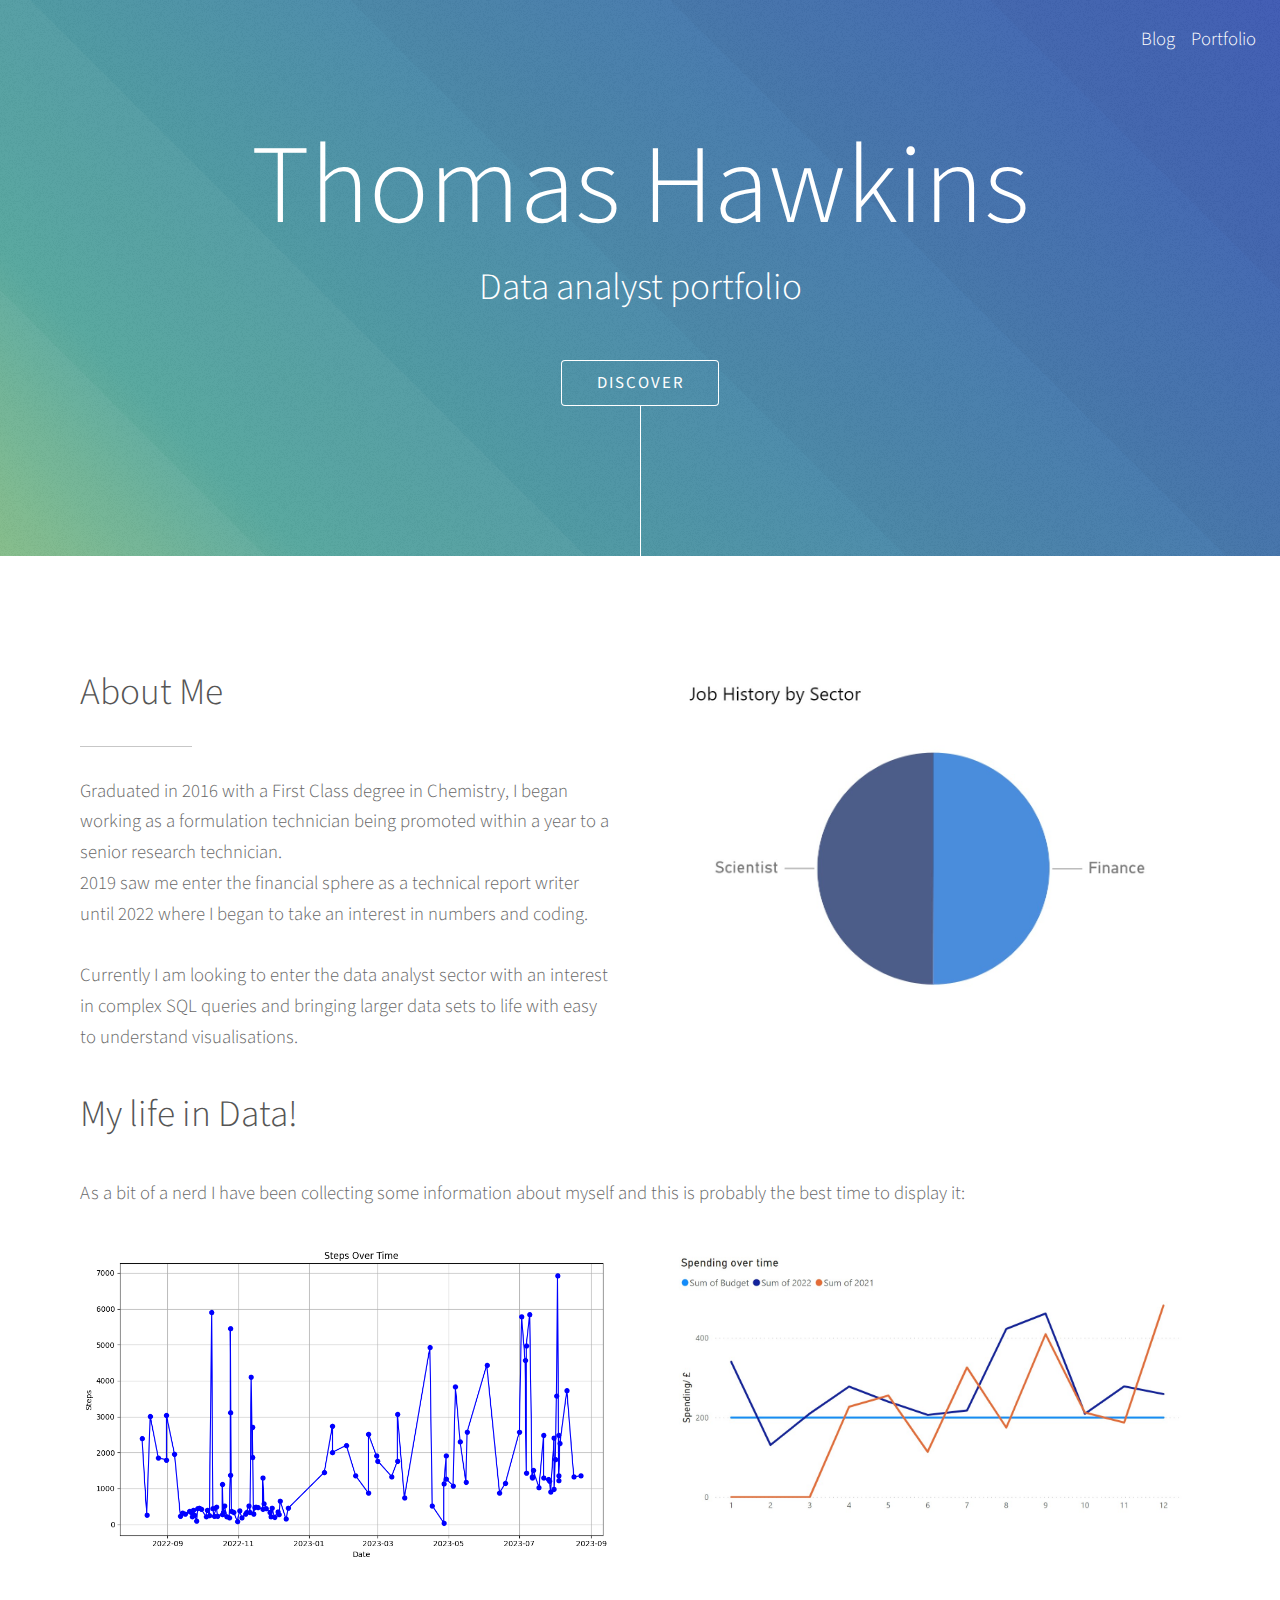
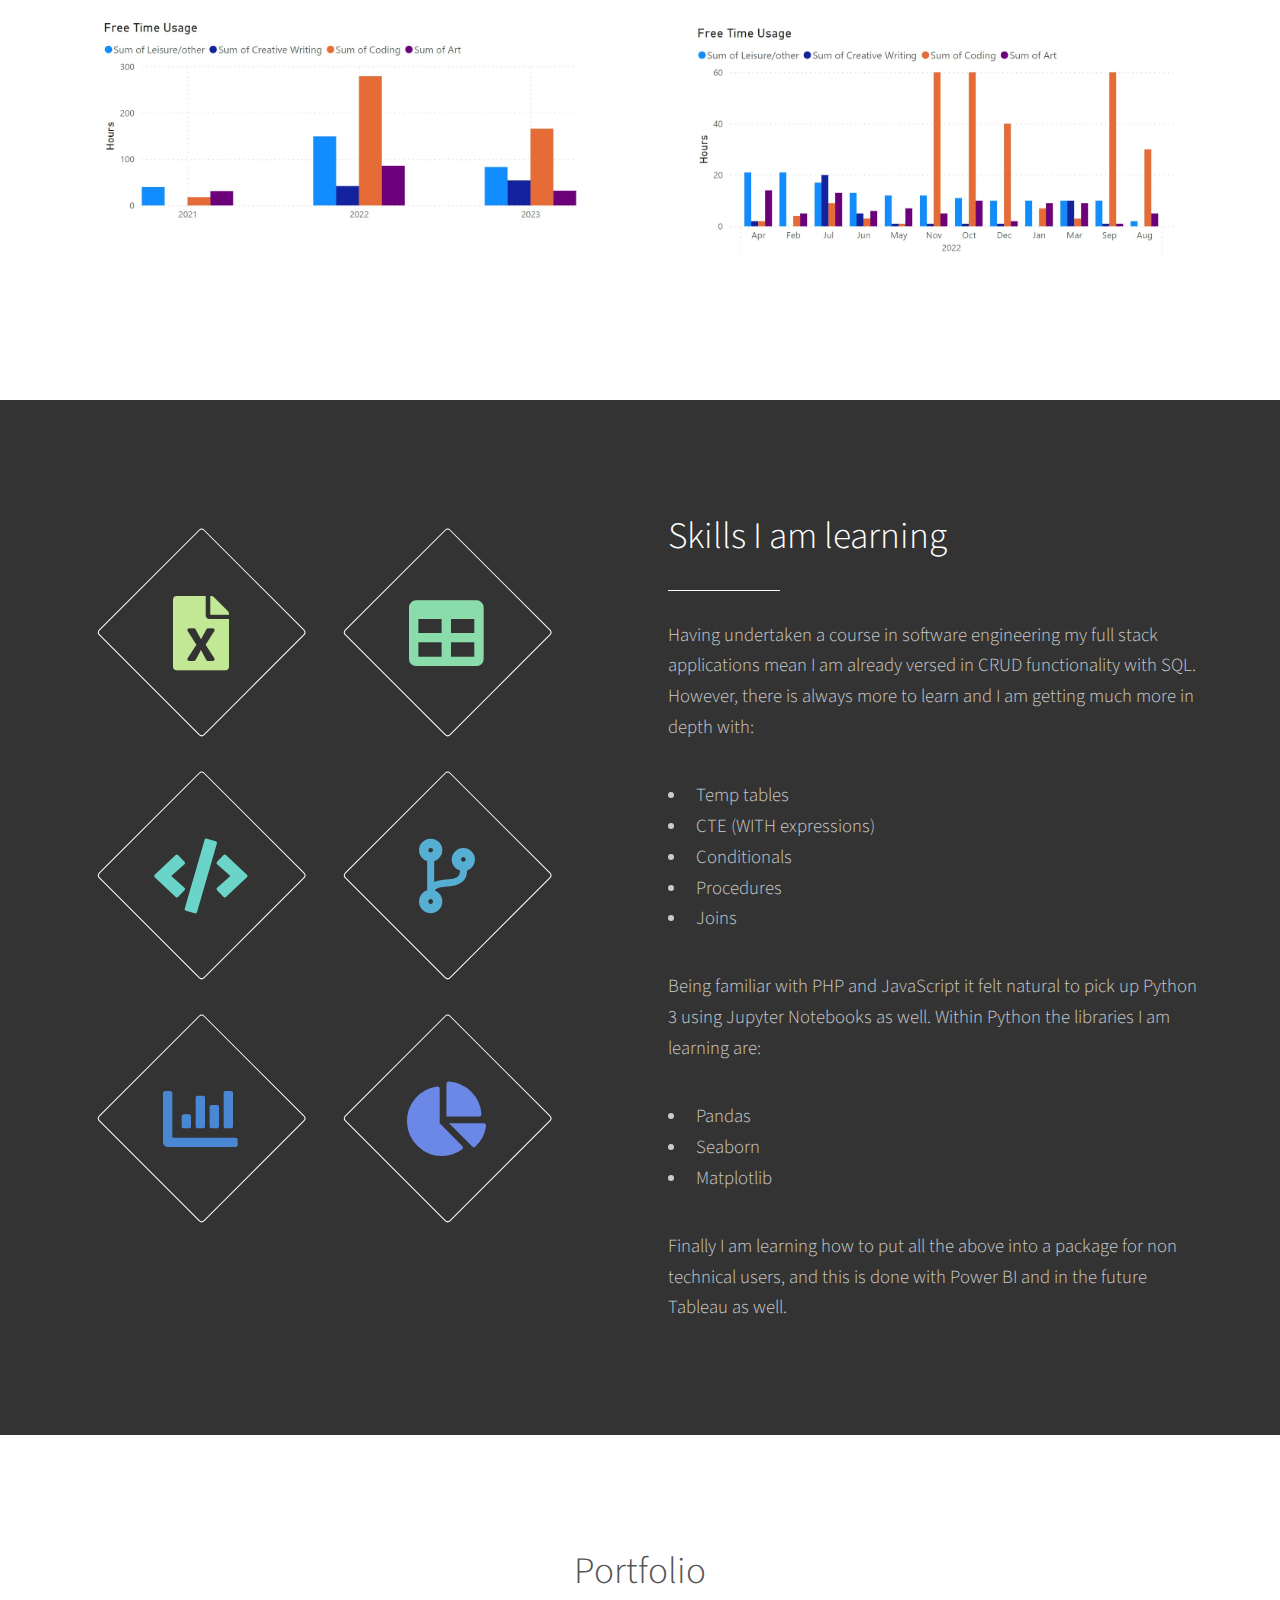
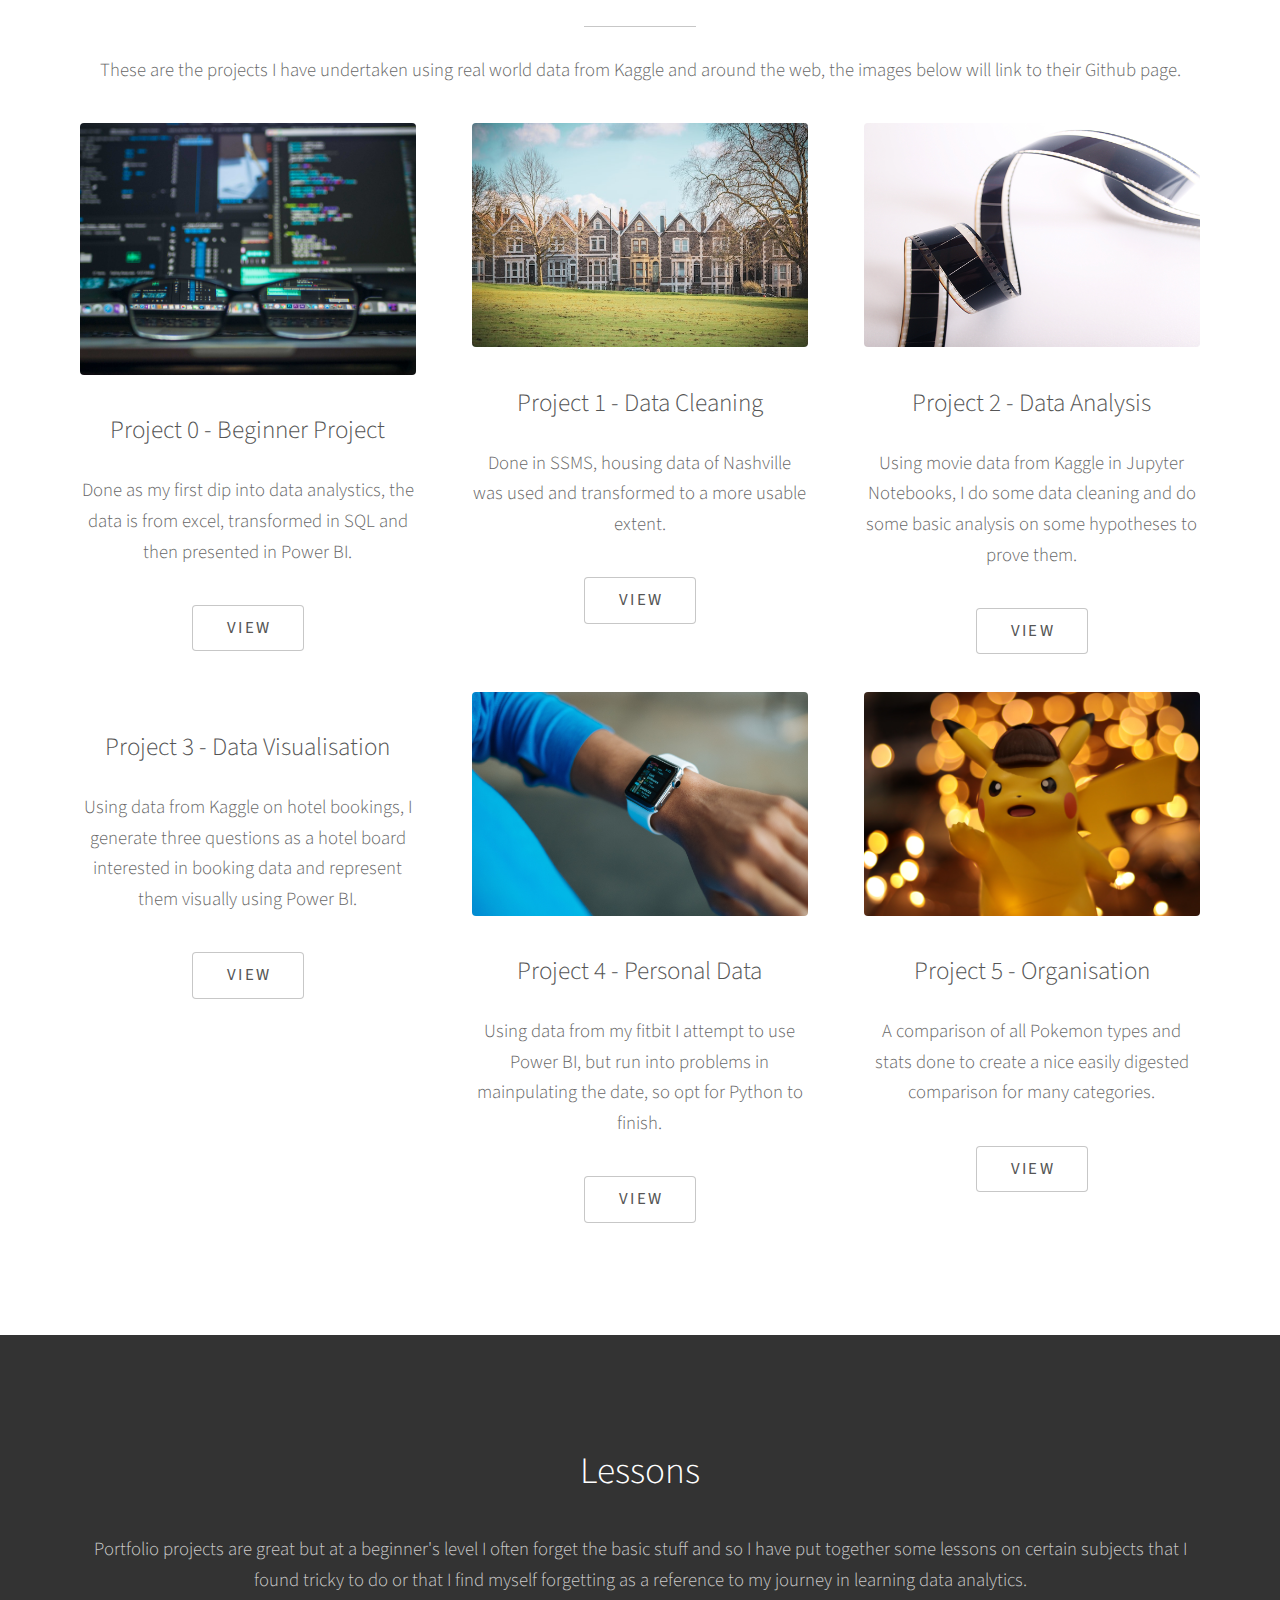
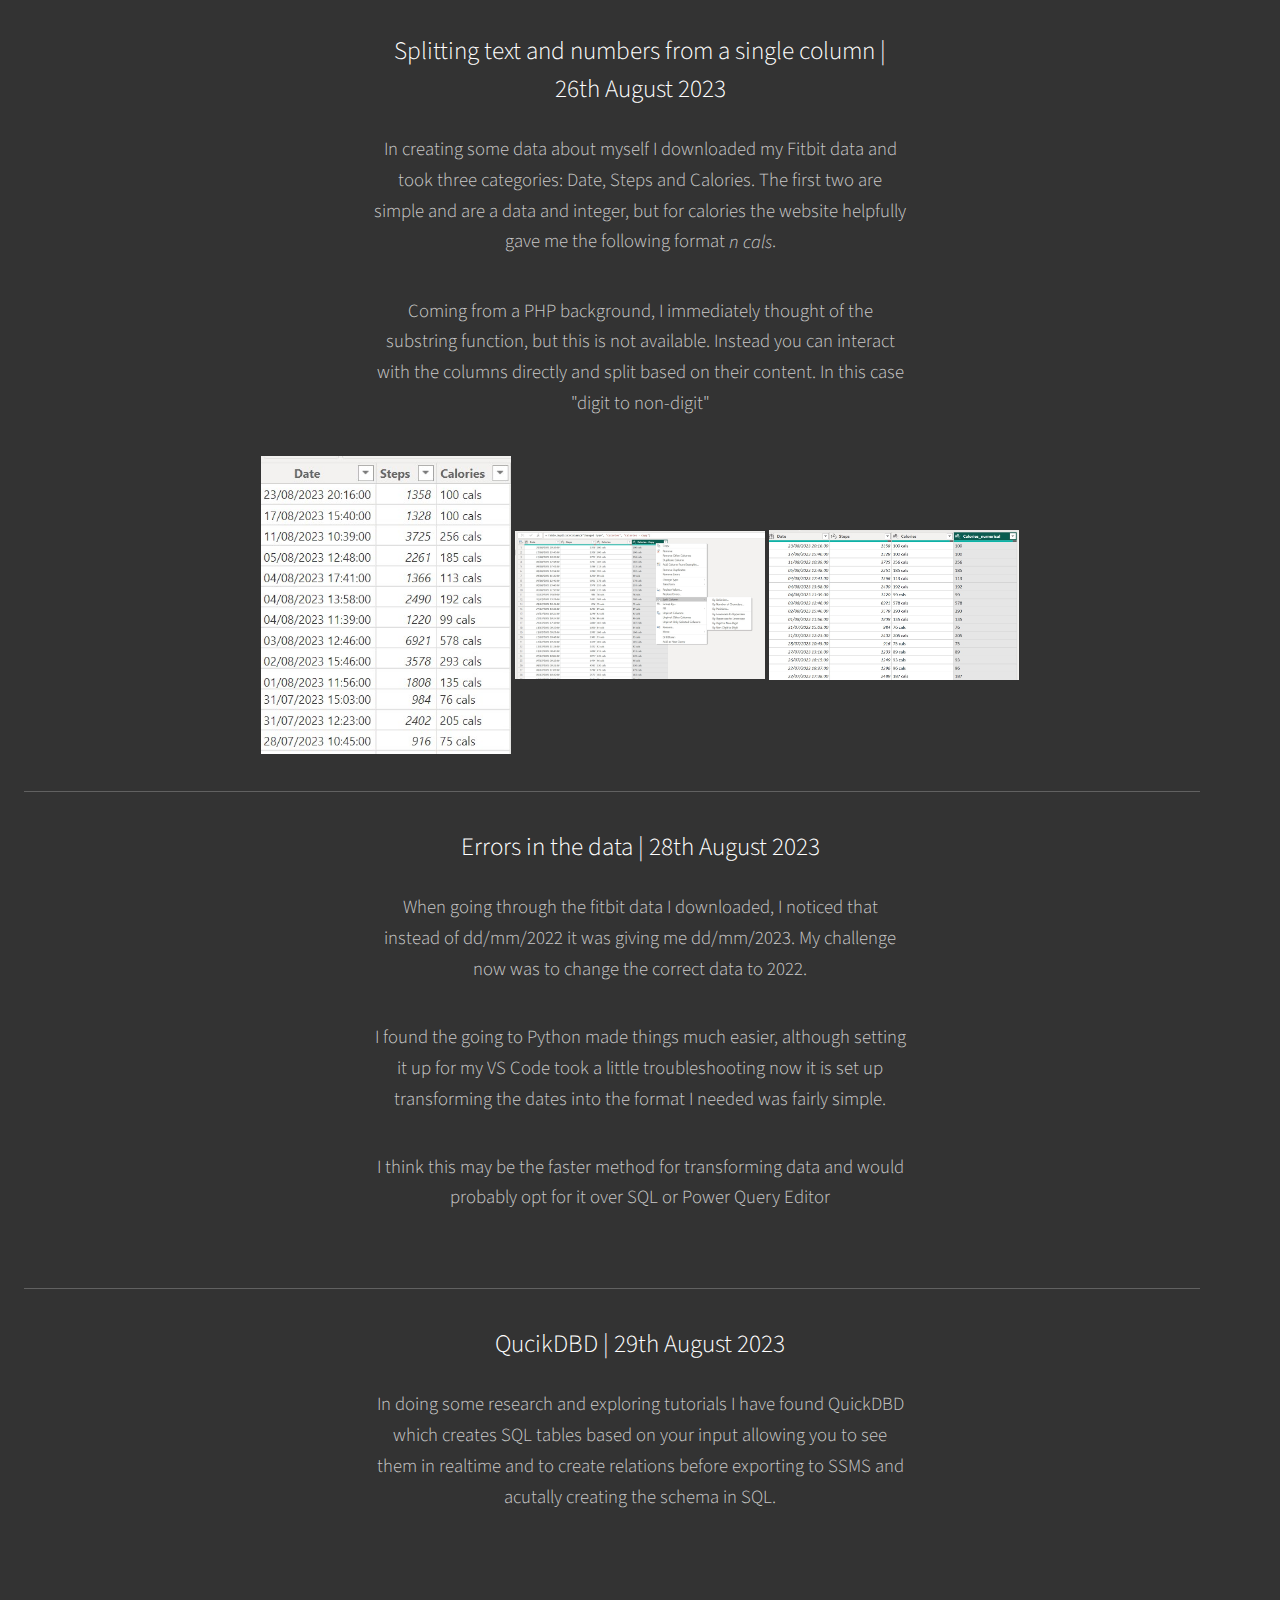
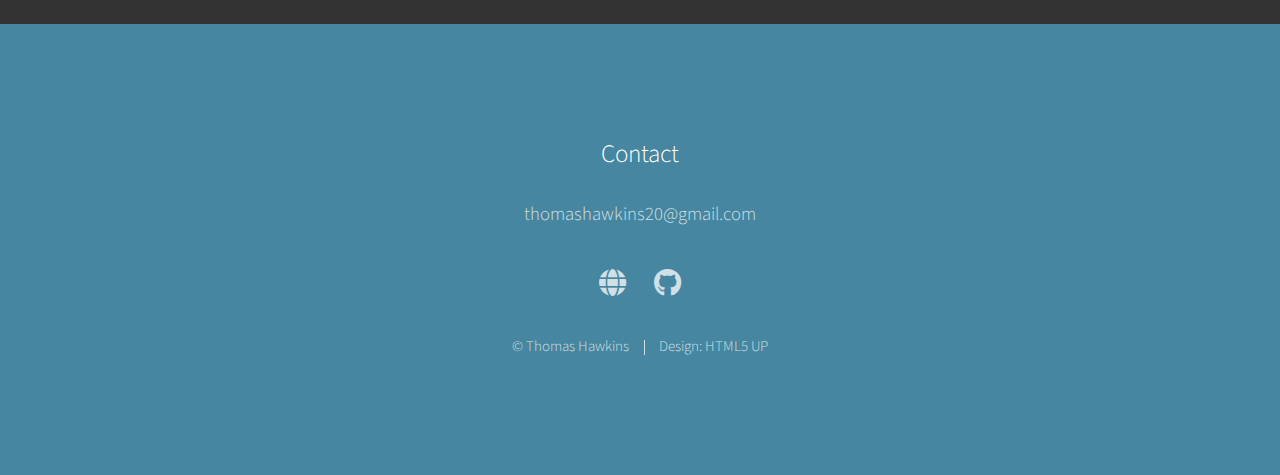
==== index.html @ c0f291da "Update index.html" ====
<!DOCTYPE HTML>
<!--
	Photon by HTML5 UP
	html5up.net | @ajlkn
	Free for personal and commercial use under the CCA 3.0 license (html5up.net/license)
-->
<html>
	<head>
		<title>Thomas Hawkins | Data Analyst</title>
		<meta charset="utf-8" />
		<meta name="viewport" content="width=device-width, initial-scale=1, user-scalable=no" />
		<link rel="stylesheet" href="assets/css/gallery.css">
		<link rel="stylesheet" href="assets/css/main.css" />
		<noscript><link rel="stylesheet" href="assets/css/noscript.css" /></noscript>
	</head>
	<body class="is-preload">
		<!-- Header -->
		<div class="page_switcher">
			<a href="https://hawkinst1.github.io/thomasHawkinsDataAnalyst.github.io/blog/blogPage" class="blog">Blog</a>
			<a href="#one" class="portfolio">Portfolio</a>
		  </div>
			<section id="header">
				<div class="inner">				
					<h1>
						Thomas Hawkins
					</h1>	
					<h2>
						Data analyst portfolio
					</h2>				
					<ul class="actions special">
						<li><a href="#one" class="button scrolly">Discover</a></li>
					</ul>
				</div>
			</section>

		<!-- One -->
			<section id="one" class="main style1">
				<div class="container">
					<div class="row gtr-150">
						<div class="col-6 col-12-medium">
							<header class="major">
								<h2>About Me</h2>
							</header>
							<p>
								Graduated in 2016 with a First Class degree in Chemistry, I began working as a formulation technician being promoted within a year to a senior research technician. <br>
								2019 saw me enter the financial sphere as a technical report writer until 2022 where I began to take an interest in numbers and coding. <br><br>
								Currently I am looking to enter the data analyst sector with an interest in complex SQL queries and bringing larger data sets to life with easy to understand visualisations.
							</p>
						</div>
						<div class="col-6 col-12-medium imp-medium">
							<span class="image fit"><img src="images/aboutmeImg.jpg" alt="" /></span>
						</div>
					</div>
						<div class="major">
						<h2>My life in Data!</h2>
						<p>As a bit of a nerd I have been collecting some information about myself and this is probably the best time to display it:</p>
					</div>
					<div class="row gtr-150">
						<div class="col-6 col-12-medium">
							<span class="image fit"><img src="images/personalData/personalData (1).jpg" alt="" /></span>
						</div>
						<div class="col-6 col-12-medium">
							<span class="image fit"><img src="images/personalData/personalData (4).jpg" alt="" /></span>
						</div>
						<div class="col-6 col-12-medium">
							<span class="image fit"><img src="images/personalData/personalData (2).jpg" alt="" /></span>
						</div>
						<div class="col-6 col-12-medium">
							<span class="image fit"><img src="images/personalData/personalData (3).jpg" alt="" /></span>
						</div>
					</div>
				</div>
			</section>

		<!-- Two -->
			<section id="two" class="main style2">
				<div class="container">
					<div class="row gtr-150">
						<div class="col-6 col-12-medium">
							<ul class="major-icons">
								<li><span class="icon solid style1 major fa-file-excel"></span></li>
								<li><span class="icon solid style2 major fa-table"></span></li>
								<li><span class="icon solid style3 major fa-code"></span></li>
								<li><span class="icon solid style4 major fa-code-branch"></span></li>
								<li><span class="icon solid style5 major fa-chart-bar"></span></li>
								<li><span class="icon solid style6 major fa-chart-pie"></span></li>
							</ul>
						</div>
						<div class="col-6 col-12-medium">
							<header class="major">
								<h2>Skills I am learning</h2>
							</header>
							<p>Having undertaken a course in software engineering my full stack applications mean I am already versed in CRUD functionality with SQL. However, there is always more to learn and I am getting much more in depth with: 
								<ul>
									<li>Temp tables</li>
									<li>CTE (WITH expressions)</li>
									<li>Conditionals</li>
									<li>Procedures</li>
									<li>Joins</li>
								</ul> 
							</p>
							<p>Being familiar with PHP and JavaScript it felt natural to pick up Python 3 using Jupyter Notebooks as well. Within Python the libraries I am learning are: 
								<ul>
									<li>Pandas</li>
									<li>Seaborn</li>
									<li>Matplotlib</li>
								</ul>
							</p>
							<p>Finally I am learning how to put all the above into a package for non technical users, and this is done with Power BI and in the future Tableau as well.</p>
						</div>
					</div>
				</div>
			</section>

		<!-- Three -->
			<section id="three" class="main style1 special">
				<div class="container">
					<header class="major">
						<h2>Portfolio</h2>
					</header>
					<p>These are the projects I have undertaken using real world data from Kaggle and around the web, the images below will link to their Github page.</p>
					<div class="row gtr-150">
						<div class="col-4 col-12-medium">
							<span class="image fit"><img src="images/project0.jpg" alt="" /></span>
							<h3>Project 0 - Beginner Project</h3>
							<p>Done as my first dip into data analystics, the data is from excel, transformed in SQL and then presented in Power BI.</p>
							<ul class="actions special">
								<li><a href="https://github.com/hawkinst1/Data_Analyst_Portfolio_0" target="_blank" class="button">View</a></li>
							</ul>
						</div>
						<div class="col-4 col-12-medium">
							<span class="image fit"><img src="images/project1.jpg" alt="" /></span>
							<h3>Project 1 - Data Cleaning</h3>
							<p>Done in SSMS, housing data of Nashville was used and transformed to a more usable extent.</p>
							<ul class="actions special">
								<li><a href="https://github.com/hawkinst1/Data_Analyst_Portfolio_1" target="_blank" class="button">View</a></li>
							</ul>
						</div>
						<div class="col-4 col-12-medium">
							<span class="image fit"><img src="images/project2.jpg" alt="" /></span>
							<h3>Project 2 - Data Analysis</h3>
							<p>Using movie data from Kaggle in Jupyter Notebooks, I do some data cleaning and do some basic analysis on some hypotheses to prove them.</p>
							<ul class="actions special">
								<li><a href="https://github.com/hawkinst1/Data_Analyst_Portfolio_2" target="_blank" class="button">View</a></li>
							</ul>
						</div>
						<div class="col-4 col-12-medium">
							<span class="image fit"><img src="images/project3.jpg" alt="" /></span>
							<h3>Project 3 - Data Visualisation</h3>
							<p>Using data from Kaggle on hotel bookings, I generate three questions as a hotel board interested in booking data and represent them visually using Power BI.</p>
							<ul class="actions special">
								<li><a href="https://github.com/hawkinst1/Data_Analyst_Portfolio_3" target="_blank" class="button">View</a></li>
							</ul>
						</div>
						<div class="col-4 col-12-medium">
							<span class="image fit"><img src="images/project4.jpg" alt="" /></span>
							<h3>Project 4 - Personal Data</h3>
							<p>Using data from my fitbit I attempt to use Power BI, but run into problems in mainpulating the date, so opt for Python to finish.</p>
							<ul class="actions special">
								<li><a href="https://github.com/hawkinst1/Data_Analyst_Portfolio_4" target="_blank" class="button">View</a></li>
							</ul>
						</div>
						<div class="col-4 col-12-medium">
							<span class="image fit"><img src="images/project5.jpg" alt="" /></span>
							<h3>Project 5 - Organisation</h3>
							<p>A comparison of all Pokemon types and stats done to create a nice easily digested comparison for many categories.</p>
							<ul class="actions special">
								<li><a href="https://github.com/hawkinst1/Data_Analyst_Portfolio_5" target="_blank" class="button">View</a></li>
							</ul>
						</div>
					</div>
				</div>
			</section>
		<!-- Four -->	
				<section id="four" class="main style2 special">
				<div class="container">
					<head class="major">
						<h2>Lessons</h2>
						<p>Portfolio projects are great but at a beginner's level I often forget the basic stuff and so I have put together some lessons on certain subjects that I found tricky to do 
							or that I find myself forgetting as a reference to my journey in learning data analytics.
						</p>
						<div class="row gtr-150">
							<div class="col-12 col-12-medium" style="width: 50%; margin: auto">
								<h3>Splitting text and numbers from a single column | 26th August 2023</h3>
								<p>In creating some data about myself I downloaded my Fitbit data and took three categories: Date, Steps and Calories. The first two are simple and are a data and integer, but for calories the website 
									helpfully gave me the following format <i>n cals</i>.
								</p>
								<p>Coming from a PHP background, I immediately thought of the substring function, but this is not available. Instead you can interact with the columns directly and split based on their content. In this case "digit to non-digit"</p>
							</div>
							<div class="col-12 col-12-medium">												  
								  <img src="images/lesson1/lesson1.jpg" alt="" width="250px" >
								  <img src="images/lesson1/lesson2.jpg" alt="" width="250px" class="lesson_image_too_small">
								  <img src="images/lesson1/lesson3.jpg" alt="" width="250px" class="lesson_image_too_small">
							</div>
						<hr class="col-12">
						<div class="row gtr-150">
							<div class="col-12 col-12-medium" style="width: 50%; margin: auto">
								<h3>Errors in the data | 28th August 2023</h3>
								<p>When going through the fitbit data I downloaded, I noticed that instead of dd/mm/2022 it was giving me dd/mm/2023. My challenge now was to change the correct data to 2022.
								</p>
								<p>
									I found the going to Python made things much easier, although setting it up for my VS Code took a little troubleshooting now it is set up transforming the dates into the format I needed was fairly simple.
								</p>
								<p>
									I think this may be the faster method for transforming data and would probably opt for it over SQL or Power Query Editor 
								</p>								
							</div>						
						<hr class="col-12">
						<div class="row gtr-150">
							<div class="col-12 col-12-medium" style="width: 50%; margin: auto">
								<h3>QucikDBD | 29th August 2023</h3>
								<p>In doing some research and exploring tutorials I have found QuickDBD which creates SQL tables based on your input allowing you to see them in realtime and to create relations before exporting to SSMS and acutally creating the schema in SQL.
								</p>															
							</div>
					</head>
				</div>
			</section>
		<!-- Five -->
		<!--
			<section id="five" class="main style1">
				<div class="container">
					<header class="major special">
						<h2>Elements</h2>
					</header>

					<section>
						<h4>Text</h4>
						<p>This is <b>bold</b> and this is <strong>strong</strong>. This is <i>italic</i> and this is <em>emphasized</em>.
						This is <sup>superscript</sup> text and this is <sub>subscript</sub> text.
						This is <u>underlined</u> and this is code: <code>for (;;) { ... }</code>. Finally, <a href="#">this is a link</a>.</p>
						<hr />
						<header>
							<h4>Heading with a Subtitle</h4>
							<p>Lorem ipsum dolor sit amet nullam id egestas urna aliquam</p>
						</header>
						<p>Nunc lacinia ante nunc ac lobortis. Interdum adipiscing gravida odio porttitor sem non mi integer non faucibus ornare mi ut ante amet placerat aliquet. Volutpat eu sed ante lacinia sapien lorem accumsan varius montes viverra nibh in adipiscing blandit tempus accumsan.</p>
						<header>
							<h5>Heading with a Subtitle</h5>
							<p>Lorem ipsum dolor sit amet nullam id egestas urna aliquam</p>
						</header>
						<p>Nunc lacinia ante nunc ac lobortis. Interdum adipiscing gravida odio porttitor sem non mi integer non faucibus ornare mi ut ante amet placerat aliquet. Volutpat eu sed ante lacinia sapien lorem accumsan varius montes viverra nibh in adipiscing blandit tempus accumsan.</p>
						<hr />
						<h2>Heading Level 2</h2>
						<h3>Heading Level 3</h3>
						<h4>Heading Level 4</h4>
						<h5>Heading Level 5</h5>
						<h6>Heading Level 6</h6>
						<hr />
						<h5>Blockquote</h5>
						<blockquote>Fringilla nisl. Donec accumsan interdum nisi, quis tincidunt felis sagittis eget tempus euismod. Vestibulum ante ipsum primis in faucibus vestibulum. Blandit adipiscing eu felis iaculis volutpat ac adipiscing accumsan faucibus. Vestibulum ante ipsum primis in faucibus lorem ipsum dolor sit amet nullam adipiscing eu felis.</blockquote>
						<h5>Preformatted</h5>
						<pre><code>i = 0;

while (!deck.isInOrder()) {
print 'Iteration ' + i;
deck.shuffle();
i++;
}

print 'It took ' + i + ' iterations to sort the deck.';</code></pre>
					</section>

					<section>
						<h4>Lists</h4>
						<div class="row">
							<div class="col-6 col-12-medium">
								<h5>Unordered</h5>
								<ul>
									<li>Dolor pulvinar etiam.</li>
									<li>Sagittis adipiscing.</li>
									<li>Felis enim feugiat.</li>
								</ul>
								<h5>Alternate</h5>
								<ul class="alt">
									<li>Dolor pulvinar etiam.</li>
									<li>Sagittis adipiscing.</li>
									<li>Felis enim feugiat.</li>
								</ul>
							</div>
							<div class="col-6 col-12-medium">
								<h5>Ordered</h5>
								<ol>
									<li>Dolor pulvinar etiam.</li>
									<li>Etiam vel felis viverra.</li>
									<li>Felis enim feugiat.</li>
									<li>Dolor pulvinar etiam.</li>
									<li>Etiam vel felis lorem.</li>
									<li>Felis enim et feugiat.</li>
								</ol>
								<h5>Icons</h5>
								<ul class="icons">
									<li><a href="#" class="icon brands fa-twitter"><span class="label">Twitter</span></a></li>
									<li><a href="#" class="icon brands fa-facebook-f"><span class="label">Facebook</span></a></li>
									<li><a href="#" class="icon brands fa-instagram"><span class="label">Instagram</span></a></li>
									<li><a href="#" class="icon brands fa-github"><span class="label">Github</span></a></li>
								</ul>
							</div>
						</div>
						<h5>Actions</h5>
						<div class="row">
							<div class="col-6 col-12-medium">
								<ul class="actions">
									<li><a href="#" class="button primary">Default</a></li>
									<li><a href="#" class="button">Default</a></li>
								</ul>
								<ul class="actions small">
									<li><a href="#" class="button primary small">Small</a></li>
									<li><a href="#" class="button small">Small</a></li>
								</ul>
								<ul class="actions stacked">
									<li><a href="#" class="button primary">Default</a></li>
									<li><a href="#" class="button">Default</a></li>
								</ul>
								<ul class="actions stacked">
									<li><a href="#" class="button primary small">Small</a></li>
									<li><a href="#" class="button small">Small</a></li>
								</ul>
							</div>
							<div class="col-6 col-12-medium">
								<ul class="actions stacked">
									<li><a href="#" class="button primary fit">Default</a></li>
									<li><a href="#" class="button fit">Default</a></li>
								</ul>
								<ul class="actions stacked">
									<li><a href="#" class="button primary small fit">Small</a></li>
									<li><a href="#" class="button small fit">Small</a></li>
								</ul>
							</div>
						</div>
					</section>

					<section>
						<h4>Table</h4>
						<h5>Default</h5>
						<div class="table-wrapper">
							<table>
								<thead>
									<tr>
										<th>Name</th>
										<th>Description</th>
										<th>Price</th>
									</tr>
								</thead>
								<tbody>
									<tr>
										<td>Item One</td>
										<td>Ante turpis integer aliquet porttitor.</td>
										<td>29.99</td>
									</tr>
									<tr>
										<td>Item Two</td>
										<td>Vis ac commodo adipiscing arcu aliquet.</td>
										<td>19.99</td>
									</tr>
									<tr>
										<td>Item Three</td>
										<td> Morbi faucibus arcu accumsan lorem.</td>
										<td>29.99</td>
									</tr>
									<tr>
										<td>Item Four</td>
										<td>Vitae integer tempus condimentum.</td>
										<td>19.99</td>
									</tr>
									<tr>
										<td>Item Five</td>
										<td>Ante turpis integer aliquet porttitor.</td>
										<td>29.99</td>
									</tr>
								</tbody>
								<tfoot>
									<tr>
										<td colspan="2"></td>
										<td>100.00</td>
									</tr>
								</tfoot>
							</table>
						</div>

						<h5>Alternate</h5>
						<div class="table-wrapper">
							<table class="alt">
								<thead>
									<tr>
										<th>Name</th>
										<th>Description</th>
										<th>Price</th>
									</tr>
								</thead>
								<tbody>
									<tr>
										<td>Item One</td>
										<td>Ante turpis integer aliquet porttitor.</td>
										<td>29.99</td>
									</tr>
									<tr>
										<td>Item Two</td>
										<td>Vis ac commodo adipiscing arcu aliquet.</td>
										<td>19.99</td>
									</tr>
									<tr>
										<td>Item Three</td>
										<td> Morbi faucibus arcu accumsan lorem.</td>
										<td>29.99</td>
									</tr>
									<tr>
										<td>Item Four</td>
										<td>Vitae integer tempus condimentum.</td>
										<td>19.99</td>
									</tr>
									<tr>
										<td>Item Five</td>
										<td>Ante turpis integer aliquet porttitor.</td>
										<td>29.99</td>
									</tr>
								</tbody>
								<tfoot>
									<tr>
										<td colspan="2"></td>
										<td>100.00</td>
									</tr>
								</tfoot>
							</table>
						</div>
					</section>

					<section>
						<h4>Buttons</h4>
						<ul class="actions">
							<li><a href="#" class="button primary">Primary</a></li>
							<li><a href="#" class="button">Default</a></li>
						</ul>
						<ul class="actions">
							<li><a href="#" class="button large">Large</a></li>
							<li><a href="#" class="button">Default</a></li>
							<li><a href="#" class="button small">Small</a></li>
						</ul>
						<ul class="actions fit">
							<li><a href="#" class="button fit">Fit</a></li>
							<li><a href="#" class="button primary fit">Fit</a></li>
							<li><a href="#" class="button fit">Fit</a></li>
						</ul>
						<ul class="actions fit small">
							<li><a href="#" class="button primary fit small">Fit + Small</a></li>
							<li><a href="#" class="button fit small">Fit + Small</a></li>
							<li><a href="#" class="button primary fit small">Fit + Small</a></li>
						</ul>
						<ul class="actions">
							<li><a href="#" class="button primary icon solid fa-download">Icon</a></li>
							<li><a href="#" class="button icon solid fa-download">Icon</a></li>
						</ul>
						<ul class="actions">
							<li><span class="button primary disabled">Disabled</span></li>
							<li><span class="button disabled">Disabled</span></li>
						</ul>
					</section>

					<section>
						<h4>Form</h4>
						<form method="post" action="#">
							<div class="row gtr-uniform gtr-50">
								<div class="col-6 col-12-xsmall">
									<input type="text" name="demo-name" id="demo-name" value="" placeholder="Name" />
								</div>
								<div class="col-6 col-12-xsmall">
									<input type="email" name="demo-email" id="demo-email" value="" placeholder="Email" />
								</div>
								<div class="col-12">
									<select name="demo-category" id="demo-category">
										<option value="">- Category -</option>
										<option value="1">Manufacturing</option>
										<option value="1">Shipping</option>
										<option value="1">Administration</option>
										<option value="1">Human Resources</option>
									</select>
								</div>
								<div class="col-4 col-12-small">
									<input type="radio" id="demo-priority-low" name="demo-priority" checked>
									<label for="demo-priority-low">Low</label>
								</div>
								<div class="col-4 col-12-small">
									<input type="radio" id="demo-priority-normal" name="demo-priority">
									<label for="demo-priority-normal">Normal</label>
								</div>
								<div class="col-4 col-12-small">
									<input type="radio" id="demo-priority-high" name="demo-priority">
									<label for="demo-priority-high">High</label>
								</div>
								<div class="col-6 col-12-small">
									<input type="checkbox" id="demo-copy" name="demo-copy">
									<label for="demo-copy">Email me a copy</label>
								</div>
								<div class="col-6 col-12-small">
									<input type="checkbox" id="demo-human" name="demo-human" checked>
									<label for="demo-human">Not a robot</label>
								</div>
								<div class="col-12">
									<textarea name="demo-message" id="demo-message" placeholder="Enter your message" rows="6"></textarea>
								</div>
								<div class="col-12">
									<ul class="actions">
										<li><input type="submit" value="Send Message" class="primary" /></li>
										<li><input type="reset" value="Reset" /></li>
									</ul>
								</div>
							</div>
						</form>
					</section>

					<section>
						<h4>Image</h4>
						<h5>Fit</h5>
						<div class="box alt">
							<div class="row gtr-uniform gtr-50">
								<div class="col-12"><span class="image fit"><img src="images/pic06.jpg" alt="" /></span></div>
								<div class="col-4"><span class="image fit"><img src="images/pic02.jpg" alt="" /></span></div>
								<div class="col-4"><span class="image fit"><img src="images/pic03.jpg" alt="" /></span></div>
								<div class="col-4"><span class="image fit"><img src="images/pic04.jpg" alt="" /></span></div>
								<div class="col-4"><span class="image fit"><img src="images/pic03.jpg" alt="" /></span></div>
								<div class="col-4"><span class="image fit"><img src="images/pic04.jpg" alt="" /></span></div>
								<div class="col-4"><span class="image fit"><img src="images/pic02.jpg" alt="" /></span></div>
								<div class="col-4"><span class="image fit"><img src="images/pic04.jpg" alt="" /></span></div>
								<div class="col-4"><span class="image fit"><img src="images/pic02.jpg" alt="" /></span></div>
								<div class="col-4"><span class="image fit"><img src="images/pic03.jpg" alt="" /></span></div>
							</div>
						</div>
						<h5>Left &amp; Right</h5>
						<p><span class="image left"><img src="images/pic05.jpg" alt="" /></span>Fringilla nisl. Donec accumsan interdum nisi, quis tincidunt felis sagittis eget. tempus euismod. Vestibulum ante ipsum primis in faucibus vestibulum. Blandit adipiscing eu felis iaculis volutpat ac adipiscing accumsan eu faucibus. Integer ac pellentesque praesent tincidunt felis sagittis eget. tempus euismod. Vestibulum ante ipsum primis in faucibus vestibulum. Blandit adipiscing eu felis iaculis volutpat ac adipiscing accumsan eu faucibus. Integer ac pellentesque praesent. Donec accumsan interdum nisi, quis tincidunt felis sagittis eget. tempus euismod. Vestibulum ante ipsum primis in faucibus vestibulum. Blandit adipiscing eu felis iaculis volutpat ac adipiscing accumsan eu faucibus. Integer ac pellentesque praesent tincidunt felis sagittis eget. tempus euismod. Vestibulum ante ipsum primis in faucibus vestibulum. Blandit adipiscing eu felis iaculis volutpat ac adipiscing accumsan eu faucibus. Integer ac pellentesque praesent. Blandit adipiscing eu felis iaculis volutpat ac adipiscing accumsan eu faucibus. Integer ac pellentesque praesent tincidunt felis sagittis eget. tempus euismod. Vestibulum ante ipsum primis in faucibus vestibulum. Blandit adipiscing eu felis iaculis volutpat ac adipiscing accumsan eu faucibus. Integer ac pellentesque praesent.</p>
						<p><span class="image right"><img src="images/pic05.jpg" alt="" /></span>Fringilla nisl. Donec accumsan interdum nisi, quis tincidunt felis sagittis eget. tempus euismod. Vestibulum ante ipsum primis in faucibus vestibulum. Blandit adipiscing eu felis iaculis volutpat ac adipiscing accumsan eu faucibus. Integer ac pellentesque praesent tincidunt felis sagittis eget. tempus euismod. Vestibulum ante ipsum primis in faucibus vestibulum. Blandit adipiscing eu felis iaculis volutpat ac adipiscing accumsan eu faucibus. Integer ac pellentesque praesent. Donec accumsan interdum nisi, quis tincidunt felis sagittis eget. tempus euismod. Vestibulum ante ipsum primis in faucibus vestibulum. Blandit adipiscing eu felis iaculis volutpat ac adipiscing accumsan eu faucibus. Integer ac pellentesque praesent tincidunt felis sagittis eget. tempus euismod. Vestibulum ante ipsum primis in faucibus vestibulum. Blandit adipiscing eu felis iaculis volutpat ac adipiscing accumsan eu faucibus. Integer ac pellentesque praesent. Blandit adipiscing eu felis iaculis volutpat ac adipiscing accumsan eu faucibus. Integer ac pellentesque praesent tincidunt felis sagittis eget. tempus euismod. Vestibulum ante ipsum primis in faucibus vestibulum. Blandit adipiscing eu felis iaculis volutpat ac adipiscing accumsan eu faucibus. Integer ac pellentesque praesent.</p>
					</section>

				</div>
			</section>
		-->

		<!-- Footer -->
			<section id="footer">
				<h3>Contact</h3>
				<p>thomashawkins20@gmail.com</p>
				<ul class="icons">															
					<li><a href="https://thethomashawkins.co.uk/" target="_blank" class="icon solid fa-globe"><span class="label">Website</span></a></li>
					<li><a href="https://github.com/hawkinst1?tab=repositories" target="_blank" class="icon brands alt fa-github"><span class="label">GitHub</span></a></li>				
				</ul>
				<ul class="copyright">
					<li>&copy; Thomas Hawkins</li><li>Design: <a href="http://html5up.net">HTML5 UP</a></li>
				</ul>
			</section>

		<!-- Scripts -->
			<script src="assets/js/jquery.min.js"></script>
			<script src="assets/js/jquery.scrolly.min.js"></script>
			<script src="assets/js/browser.min.js"></script>
			<script src="assets/js/breakpoints.min.js"></script>
			<script src="assets/js/util.js"></script>
			<script src="assets/js/main.js"></script>

	</body>
</html>
---- assets/css/gallery.css ----
.lesson_image_too_small {
    transition: all 450ms linear;
}

.lesson_image_too_small:hover {
    transform: scale(3);
    transition: all 200ms linear;
}
---- assets/css/main.css ----
@import url("fontawesome-all.min.css");
@import url("https://fonts.googleapis.com/css?family=Source+Sans+Pro:300,300italic,400,400italic");

/*
	Photon by HTML5 UP
	html5up.net | @ajlkn
	Free for personal and commercial use under the CCA 3.0 license (html5up.net/license)
*/

html, body, div, span, applet, object,
iframe, h1, h2, h3, h4, h5, h6, p, blockquote,
pre, a, abbr, acronym, address, big, cite,
code, del, dfn, em, img, ins, kbd, q, s, samp,
small, strike, strong, sub, sup, tt, var, b,
u, i, center, dl, dt, dd, ol, ul, li, fieldset,
form, label, legend, table, caption, tbody,
tfoot, thead, tr, th, td, article, aside,
canvas, details, embed, figure, figcaption,
footer, header, hgroup, menu, nav, output, ruby,
section, summary, time, mark, audio, video {
	margin: 0;
	padding: 0;
	border: 0;
	font-size: 100%;
	font: inherit;
	vertical-align: middle;}

article, aside, details, figcaption, figure,
footer, header, hgroup, menu, nav, section {
	display: block;}

body {
	line-height: 1;
}

ol, ul {
	list-style: none;
}

blockquote, q {
	quotes: none;
}

	blockquote:before, blockquote:after, q:before, q:after {
		content: '';
		content: none;
	}

table {
	border-collapse: collapse;
	border-spacing: 0;
}

body {
	-webkit-text-size-adjust: none;
}

mark {
	background-color: transparent;
	color: inherit;
}

input::-moz-focus-inner {
	border: 0;
	padding: 0;
}

input, select, textarea {
	-moz-appearance: none;
	-webkit-appearance: none;
	-ms-appearance: none;
	appearance: none;
}

/* Basic */

	html {
		box-sizing: border-box;
	}

	*, *:before, *:after {
		box-sizing: inherit;
	}

	body {
		background: #fff;
	}


		body.is-preload *, body.is-preload *:before, body.is-preload *:after {
			-moz-animation: none !important;
			-webkit-animation: none !important;
			-ms-animation: none !important;
			animation: none !important;
			-moz-transition: none !important;
			-webkit-transition: none !important;
			-ms-transition: none !important;
			transition: none !important;
		}

	body, input, select, textarea {
		color: #666;
		font-family: "Source Sans Pro", Helvetica, sans-serif;
		font-size: 16pt;
		font-weight: 300;
		line-height: 1.65em;
	}

	a {
		-moz-transition: color 0.2s ease-in-out, border-color 0.2s ease-in-out;
		-webkit-transition: color 0.2s ease-in-out, border-color 0.2s ease-in-out;
		-ms-transition: color 0.2s ease-in-out, border-color 0.2s ease-in-out;
		transition: color 0.2s ease-in-out, border-color 0.2s ease-in-out;
		
		color: inherit;
		text-decoration: none;
	}

		a:hover {
			border-bottom-color: transparent !important;
			color: #6bd4c8;
		}

	strong, b {
		color: #fffefe;
		font-weight: 400;
	}

	em, i {
		font-style: italic;
	}

	p {
		margin: 0 0 2em 0;
	}

	h1, h2, h3, h4, h5, h6 {
		color: #555;
		line-height: 1em;
		margin: 0 0 1em 0;
	}

		h1 a, h2 a, h3 a, h4 a, h5 a, h6 a {
			color: inherit;
			text-decoration: none;
		}

	h1 {
		font-size: 6em;
		line-height: 1.35em;
	}

	h2 {
		font-size: 2em;
		line-height: 1.35em;
	}

	h3 {
		font-size: 1.35em;
		line-height: 1.5em;
	}

	h4 {
		font-size: 1.25em;
		line-height: 1.5em;
	}

	h5 {
		font-size: 0.9em;
		line-height: 1.5em;
	}

	h6 {
		font-size: 0.7em;
		line-height: 1.5em;
	}

	sub {
		font-size: 0.8em;
		position: relative;
		top: 0.5em;
	}

	sup {
		font-size: 0.8em;
		position: relative;
		top: -0.5em;
	}

	hr {
		border: 0;
		border-bottom: solid 1px rgba(144, 144, 144, 0.5);
		margin: 2em 0;
	}

		hr.major {
			margin: 3em 0;
		}

	blockquote {
		border-left: solid 4px rgba(144, 144, 144, 0.5);
		font-style: italic;
		margin: 0 0 2em 0;
		padding: 0.5em 0 0.5em 2em;
	}

	code {
		background: rgba(144, 144, 144, 0.075);
		border-radius: 4px;
		border: solid 1px rgba(144, 144, 144, 0.5);
		font-family: "Courier New", monospace;
		font-size: 0.9em;
		margin: 0 0.25em;
		padding: 0.25em 0.65em;
	}

	pre {
		-webkit-overflow-scrolling: touch;
		font-family: "Courier New", monospace;
		font-size: 0.9em;
		margin: 0 0 2em 0;
	}

		pre code {
			display: block;
			line-height: 1.75em;
			padding: 1em 1.5em;
			overflow-x: auto;
		}

	.align-left {
		text-align: left;
	}

	.align-center {
		text-align: center;
	}

	.align-right {
		text-align: right;
	}


.page_switcher {
	position: absolute;
	z-index: 9999;
	display: flex;
	right: 0;
	color: white;
	padding: 1rem
}

.blog, .portfolio{
	padding: 0.5rem;
	cursor: pointer;

}


/* Container */

	.container {
		margin: 0 auto;
		max-width: calc(100% - 4em);
		width: 60em;
	}

		.container.xsmall {
			width: 15em;
		}

		.container.small {
			width: 30em;
		}

		.container.medium {
			width: 45em;
		}

		.container.large {
			width: 75em;
		}

		.container.xlarge {
			width: 90em;
		}

		.container.max {
			width: 100%;
		}

		@media screen and (max-width: 980px) {

			.container {
				max-width: 100% !important;
				width: 100% !important;
			}

		}

		@media screen and (max-width: 480px) {

			.container {
				max-width: calc(100% - 3em);
			}

		}

/* Row */

	.row {
		display: flex;
		flex-wrap: wrap;
		box-sizing: border-box;
		align-items: stretch;
	}

		.row > * {
			box-sizing: border-box;
		}

		.row.gtr-uniform > * > :last-child {
			margin-bottom: 0;
		}

		.row.aln-left {
			justify-content: flex-start;
		}

		.row.aln-center {
			justify-content: center;
		}

		.row.aln-right {
			justify-content: flex-end;
		}

		.row.aln-top {
			align-items: flex-start;
		}

		.row.aln-middle {
			align-items: center;
		}

		.row.aln-bottom {
			align-items: flex-end;
		}

		.row > .imp {
			order: -1;
		}

		.row > .col-1 {
			width: 8.33333%;
		}

		.row > .off-1 {
			margin-left: 8.33333%;
		}

		.row > .col-2 {
			width: 16.66667%;
		}

		.row > .off-2 {
			margin-left: 16.66667%;
		}

		.row > .col-3 {
			width: 25%;
		}

		.row > .off-3 {
			margin-left: 25%;
		}

		.row > .col-4 {
			width: 33.33333%;
		}

		.row > .off-4 {
			margin-left: 33.33333%;
		}

		.row > .col-5 {
			width: 41.66667%;
		}

		.row > .off-5 {
			margin-left: 41.66667%;
		}

		.row > .col-6 {
			width: 50%;
		}

		.row > .off-6 {
			margin-left: 50%;
		}

		.row > .col-7 {
			width: 58.33333%;
		}

		.row > .off-7 {
			margin-left: 58.33333%;
		}

		.row > .col-8 {
			width: 66.66667%;
		}

		.row > .off-8 {
			margin-left: 66.66667%;
		}

		.row > .col-9 {
			width: 75%;
		}

		.row > .off-9 {
			margin-left: 75%;
		}

		.row > .col-10 {
			width: 83.33333%;
		}

		.row > .off-10 {
			margin-left: 83.33333%;
		}

		.row > .col-11 {
			width: 91.66667%;
		}

		.row > .off-11 {
			margin-left: 91.66667%;
		}

		.row > .col-12 {
			width: 100%;
		}

		.row > .off-12 {
			margin-left: 100%;
		}

		.row.gtr-0 {
			margin-top: 0;
			margin-left: 0em;
		}

			.row.gtr-0 > * {
				padding: 0 0 0 0em;
			}

			.row.gtr-0.gtr-uniform {
				margin-top: 0em;
			}

				.row.gtr-0.gtr-uniform > * {
					padding-top: 0em;
				}

		.row.gtr-25 {
			margin-top: 0;
			margin-left: -0.5em;
		}

			.row.gtr-25 > * {
				padding: 0 0 0 0.5em;
			}

			.row.gtr-25.gtr-uniform {
				margin-top: -0.5em;
			}

				.row.gtr-25.gtr-uniform > * {
					padding-top: 0.5em;
				}

		.row.gtr-50 {
			margin-top: 0;
			margin-left: -1em;
		}

			.row.gtr-50 > * {
				padding: 0 0 0 1em;
			}

			.row.gtr-50.gtr-uniform {
				margin-top: -1em;
			}

				.row.gtr-50.gtr-uniform > * {
					padding-top: 1em;
				}

		.row {
			margin-top: 0;
			margin-left: -2em;
		}

			.row > * {
				padding: 0 0 0 2em;
			}

			.row.gtr-uniform {
				margin-top: -2em;
			}

				.row.gtr-uniform > * {
					padding-top: 2em;
				}

		.row.gtr-150 {
			margin-top: 0;
			margin-left: -3em;
		}

			.row.gtr-150 > * {
				padding: 0 0 0 3em;
			}

			.row.gtr-150.gtr-uniform {
				margin-top: -3em;
			}

				.row.gtr-150.gtr-uniform > * {
					padding-top: 3em;
				}

		.row.gtr-200 {
			margin-top: 0;
			margin-left: -4em;
		}

			.row.gtr-200 > * {
				padding: 0 0 0 4em;
			}

			.row.gtr-200.gtr-uniform {
				margin-top: -4em;
			}

				.row.gtr-200.gtr-uniform > * {
					padding-top: 4em;
				}

		@media screen and (max-width: 1680px) {

			.row {
				display: flex;
				flex-wrap: wrap;
				box-sizing: border-box;
				align-items: stretch;
			}

				.row > * {
					box-sizing: border-box;
				}

				.row.gtr-uniform > * > :last-child {
					margin-bottom: 0;
				}

				.row.aln-left {
					justify-content: flex-start;
				}

				.row.aln-center {
					justify-content: center;
				}

				.row.aln-right {
					justify-content: flex-end;
				}

				.row.aln-top {
					align-items: flex-start;
				}

				.row.aln-middle {
					align-items: center;
				}

				.row.aln-bottom {
					align-items: flex-end;
				}

				.row > .imp-xlarge {
					order: -1;
				}

				.row > .col-1-xlarge {
					width: 8.33333%;
				}

				.row > .off-1-xlarge {
					margin-left: 8.33333%;
				}

				.row > .col-2-xlarge {
					width: 16.66667%;
				}

				.row > .off-2-xlarge {
					margin-left: 16.66667%;
				}

				.row > .col-3-xlarge {
					width: 25%;
				}

				.row > .off-3-xlarge {
					margin-left: 25%;
				}

				.row > .col-4-xlarge {
					width: 33.33333%;
				}

				.row > .off-4-xlarge {
					margin-left: 33.33333%;
				}

				.row > .col-5-xlarge {
					width: 41.66667%;
				}

				.row > .off-5-xlarge {
					margin-left: 41.66667%;
				}

				.row > .col-6-xlarge {
					width: 50%;
				}

				.row > .off-6-xlarge {
					margin-left: 50%;
				}

				.row > .col-7-xlarge {
					width: 58.33333%;
				}

				.row > .off-7-xlarge {
					margin-left: 58.33333%;
				}

				.row > .col-8-xlarge {
					width: 66.66667%;
				}

				.row > .off-8-xlarge {
					margin-left: 66.66667%;
				}

				.row > .col-9-xlarge {
					width: 75%;
				}

				.row > .off-9-xlarge {
					margin-left: 75%;
				}

				.row > .col-10-xlarge {
					width: 83.33333%;
				}

				.row > .off-10-xlarge {
					margin-left: 83.33333%;
				}

				.row > .col-11-xlarge {
					width: 91.66667%;
				}

				.row > .off-11-xlarge {
					margin-left: 91.66667%;
				}

				.row > .col-12-xlarge {
					width: 100%;
				}

				.row > .off-12-xlarge {
					margin-left: 100%;
				}

				.row.gtr-0 {
					margin-top: 0;
					margin-left: 0em;
				}

					.row.gtr-0 > * {
						padding: 0 0 0 0em;
					}

					.row.gtr-0.gtr-uniform {
						margin-top: 0em;
					}

						.row.gtr-0.gtr-uniform > * {
							padding-top: 0em;
						}

				.row.gtr-25 {
					margin-top: 0;
					margin-left: -0.5em;
				}

					.row.gtr-25 > * {
						padding: 0 0 0 0.5em;
					}

					.row.gtr-25.gtr-uniform {
						margin-top: -0.5em;
					}

						.row.gtr-25.gtr-uniform > * {
							padding-top: 0.5em;
						}

				.row.gtr-50 {
					margin-top: 0;
					margin-left: -1em;
				}

					.row.gtr-50 > * {
						padding: 0 0 0 1em;
					}

					.row.gtr-50.gtr-uniform {
						margin-top: -1em;
					}

						.row.gtr-50.gtr-uniform > * {
							padding-top: 1em;
						}

				.row {
					margin-top: 0;
					margin-left: -2em;
				}

					.row > * {
						padding: 0 0 0 2em;
					}

					.row.gtr-uniform {
						margin-top: -2em;
					}

						.row.gtr-uniform > * {
							padding-top: 2em;
						}

				.row.gtr-150 {
					margin-top: 0;
					margin-left: -3em;
				}

					.row.gtr-150 > * {
						padding: 0 0 0 3em;
					}

					.row.gtr-150.gtr-uniform {
						margin-top: -3em;
					}

						.row.gtr-150.gtr-uniform > * {
							padding-top: 3em;
						}

				.row.gtr-200 {
					margin-top: 0;
					margin-left: -4em;
				}

					.row.gtr-200 > * {
						padding: 0 0 0 4em;
					}

					.row.gtr-200.gtr-uniform {
						margin-top: -4em;
					}

						.row.gtr-200.gtr-uniform > * {
							padding-top: 4em;
						}

		}

		@media screen and (max-width: 1140px) {

			.row {
				display: flex;
				flex-wrap: wrap;
				box-sizing: border-box;
				align-items: stretch;
			}

				.row > * {
					box-sizing: border-box;
				}

				.row.gtr-uniform > * > :last-child {
					margin-bottom: 0;
				}

				.row.aln-left {
					justify-content: flex-start;
				}

				.row.aln-center {
					justify-content: center;
				}

				.row.aln-right {
					justify-content: flex-end;
				}

				.row.aln-top {
					align-items: flex-start;
				}

				.row.aln-middle {
					align-items: center;
				}

				.row.aln-bottom {
					align-items: flex-end;
				}

				.row > .imp-large {
					order: -1;
				}

				.row > .col-1-large {
					width: 8.33333%;
				}

				.row > .off-1-large {
					margin-left: 8.33333%;
				}

				.row > .col-2-large {
					width: 16.66667%;
				}

				.row > .off-2-large {
					margin-left: 16.66667%;
				}

				.row > .col-3-large {
					width: 25%;
				}

				.row > .off-3-large {
					margin-left: 25%;
				}

				.row > .col-4-large {
					width: 33.33333%;
				}

				.row > .off-4-large {
					margin-left: 33.33333%;
				}

				.row > .col-5-large {
					width: 41.66667%;
				}

				.row > .off-5-large {
					margin-left: 41.66667%;
				}

				.row > .col-6-large {
					width: 50%;
				}

				.row > .off-6-large {
					margin-left: 50%;
				}

				.row > .col-7-large {
					width: 58.33333%;
				}

				.row > .off-7-large {
					margin-left: 58.33333%;
				}

				.row > .col-8-large {
					width: 66.66667%;
				}

				.row > .off-8-large {
					margin-left: 66.66667%;
				}

				.row > .col-9-large {
					width: 75%;
				}

				.row > .off-9-large {
					margin-left: 75%;
				}

				.row > .col-10-large {
					width: 83.33333%;
				}

				.row > .off-10-large {
					margin-left: 83.33333%;
				}

				.row > .col-11-large {
					width: 91.66667%;
				}

				.row > .off-11-large {
					margin-left: 91.66667%;
				}

				.row > .col-12-large {
					width: 100%;
				}

				.row > .off-12-large {
					margin-left: 100%;
				}

				.row.gtr-0 {
					margin-top: 0;
					margin-left: 0em;
				}

					.row.gtr-0 > * {
						padding: 0 0 0 0em;
					}

					.row.gtr-0.gtr-uniform {
						margin-top: 0em;
					}

						.row.gtr-0.gtr-uniform > * {
							padding-top: 0em;
						}

				.row.gtr-25 {
					margin-top: 0;
					margin-left: -0.5em;
				}

					.row.gtr-25 > * {
						padding: 0 0 0 0.5em;
					}

					.row.gtr-25.gtr-uniform {
						margin-top: -0.5em;
					}

						.row.gtr-25.gtr-uniform > * {
							padding-top: 0.5em;
						}

				.row.gtr-50 {
					margin-top: 0;
					margin-left: -1em;
				}

					.row.gtr-50 > * {
						padding: 0 0 0 1em;
					}

					.row.gtr-50.gtr-uniform {
						margin-top: -1em;
					}

						.row.gtr-50.gtr-uniform > * {
							padding-top: 1em;
						}

				.row {
					margin-top: 0;
					margin-left: -2em;
				}

					.row > * {
						padding: 0 0 0 2em;
					}

					.row.gtr-uniform {
						margin-top: -2em;
					}

						.row.gtr-uniform > * {
							padding-top: 2em;
						}

				.row.gtr-150 {
					margin-top: 0;
					margin-left: -3em;
				}

					.row.gtr-150 > * {
						padding: 0 0 0 3em;
					}

					.row.gtr-150.gtr-uniform {
						margin-top: -3em;
					}

						.row.gtr-150.gtr-uniform > * {
							padding-top: 3em;
						}

				.row.gtr-200 {
					margin-top: 0;
					margin-left: -4em;
				}

					.row.gtr-200 > * {
						padding: 0 0 0 4em;
					}

					.row.gtr-200.gtr-uniform {
						margin-top: -4em;
					}

						.row.gtr-200.gtr-uniform > * {
							padding-top: 4em;
						}

		}

		@media screen and (max-width: 980px) {

			.row {
				display: flex;
				flex-wrap: wrap;
				box-sizing: border-box;
				align-items: stretch;
			}

				.row > * {
					box-sizing: border-box;
				}

				.row.gtr-uniform > * > :last-child {
					margin-bottom: 0;
				}

				.row.aln-left {
					justify-content: flex-start;
				}

				.row.aln-center {
					justify-content: center;
				}

				.row.aln-right {
					justify-content: flex-end;
				}

				.row.aln-top {
					align-items: flex-start;
				}

				.row.aln-middle {
					align-items: center;
				}

				.row.aln-bottom {
					align-items: flex-end;
				}

				.row > .imp-medium {
					order: -1;
				}

				.row > .col-1-medium {
					width: 8.33333%;
				}

				.row > .off-1-medium {
					margin-left: 8.33333%;
				}

				.row > .col-2-medium {
					width: 16.66667%;
				}

				.row > .off-2-medium {
					margin-left: 16.66667%;
				}

				.row > .col-3-medium {
					width: 25%;
				}

				.row > .off-3-medium {
					margin-left: 25%;
				}

				.row > .col-4-medium {
					width: 33.33333%;
				}

				.row > .off-4-medium {
					margin-left: 33.33333%;
				}

				.row > .col-5-medium {
					width: 41.66667%;
				}

				.row > .off-5-medium {
					margin-left: 41.66667%;
				}

				.row > .col-6-medium {
					width: 50%;
				}

				.row > .off-6-medium {
					margin-left: 50%;
				}

				.row > .col-7-medium {
					width: 58.33333%;
				}

				.row > .off-7-medium {
					margin-left: 58.33333%;
				}

				.row > .col-8-medium {
					width: 66.66667%;
				}

				.row > .off-8-medium {
					margin-left: 66.66667%;
				}

				.row > .col-9-medium {
					width: 75%;
				}

				.row > .off-9-medium {
					margin-left: 75%;
				}

				.row > .col-10-medium {
					width: 83.33333%;
				}

				.row > .off-10-medium {
					margin-left: 83.33333%;
				}

				.row > .col-11-medium {
					width: 91.66667%;
				}

				.row > .off-11-medium {
					margin-left: 91.66667%;
				}

				.row > .col-12-medium {
					width: 100%;
				}

				.row > .off-12-medium {
					margin-left: 100%;
				}

				.row.gtr-0 {
					margin-top: 0;
					margin-left: 0em;
				}

					.row.gtr-0 > * {
						padding: 0 0 0 0em;
					}

					.row.gtr-0.gtr-uniform {
						margin-top: 0em;
					}

						.row.gtr-0.gtr-uniform > * {
							padding-top: 0em;
						}

				.row.gtr-25 {
					margin-top: 0;
					margin-left: -0.5em;
				}

					.row.gtr-25 > * {
						padding: 0 0 0 0.5em;
					}

					.row.gtr-25.gtr-uniform {
						margin-top: -0.5em;
					}

						.row.gtr-25.gtr-uniform > * {
							padding-top: 0.5em;
						}

				.row.gtr-50 {
					margin-top: 0;
					margin-left: -1em;
				}

					.row.gtr-50 > * {
						padding: 0 0 0 1em;
					}

					.row.gtr-50.gtr-uniform {
						margin-top: -1em;
					}

						.row.gtr-50.gtr-uniform > * {
							padding-top: 1em;
						}

				.row {
					margin-top: 0;
					margin-left: -2em;
				}

					.row > * {
						padding: 0 0 0 2em;
					}

					.row.gtr-uniform {
						margin-top: -2em;
					}

						.row.gtr-uniform > * {
							padding-top: 2em;
						}

				.row.gtr-150 {
					margin-top: 0;
					margin-left: -3em;
				}

					.row.gtr-150 > * {
						padding: 0 0 0 3em;
					}

					.row.gtr-150.gtr-uniform {
						margin-top: -3em;
					}

						.row.gtr-150.gtr-uniform > * {
							padding-top: 3em;
						}

				.row.gtr-200 {
					margin-top: 0;
					margin-left: -4em;
				}

					.row.gtr-200 > * {
						padding: 0 0 0 4em;
					}

					.row.gtr-200.gtr-uniform {
						margin-top: -4em;
					}

						.row.gtr-200.gtr-uniform > * {
							padding-top: 4em;
						}

		}

		@media screen and (max-width: 736px) {

			.row {
				display: flex;
				flex-wrap: wrap;
				box-sizing: border-box;
				align-items: stretch;
			}

				.row > * {
					box-sizing: border-box;
				}

				.row.gtr-uniform > * > :last-child {
					margin-bottom: 0;
				}

				.row.aln-left {
					justify-content: flex-start;
				}

				.row.aln-center {
					justify-content: center;
				}

				.row.aln-right {
					justify-content: flex-end;
				}

				.row.aln-top {
					align-items: flex-start;
				}

				.row.aln-middle {
					align-items: center;
				}

				.row.aln-bottom {
					align-items: flex-end;
				}

				.row > .imp-small {
					order: -1;
				}

				.row > .col-1-small {
					width: 8.33333%;
				}

				.row > .off-1-small {
					margin-left: 8.33333%;
				}

				.row > .col-2-small {
					width: 16.66667%;
				}

				.row > .off-2-small {
					margin-left: 16.66667%;
				}

				.row > .col-3-small {
					width: 25%;
				}

				.row > .off-3-small {
					margin-left: 25%;
				}

				.row > .col-4-small {
					width: 33.33333%;
				}

				.row > .off-4-small {
					margin-left: 33.33333%;
				}

				.row > .col-5-small {
					width: 41.66667%;
				}

				.row > .off-5-small {
					margin-left: 41.66667%;
				}

				.row > .col-6-small {
					width: 50%;
				}

				.row > .off-6-small {
					margin-left: 50%;
				}

				.row > .col-7-small {
					width: 58.33333%;
				}

				.row > .off-7-small {
					margin-left: 58.33333%;
				}

				.row > .col-8-small {
					width: 66.66667%;
				}

				.row > .off-8-small {
					margin-left: 66.66667%;
				}

				.row > .col-9-small {
					width: 75%;
				}

				.row > .off-9-small {
					margin-left: 75%;
				}

				.row > .col-10-small {
					width: 83.33333%;
				}

				.row > .off-10-small {
					margin-left: 83.33333%;
				}

				.row > .col-11-small {
					width: 91.66667%;
				}

				.row > .off-11-small {
					margin-left: 91.66667%;
				}

				.row > .col-12-small {
					width: 100%;
				}

				.row > .off-12-small {
					margin-left: 100%;
				}

				.row.gtr-0 {
					margin-top: 0;
					margin-left: 0em;
				}

					.row.gtr-0 > * {
						padding: 0 0 0 0em;
					}

					.row.gtr-0.gtr-uniform {
						margin-top: 0em;
					}

						.row.gtr-0.gtr-uniform > * {
							padding-top: 0em;
						}

				.row.gtr-25 {
					margin-top: 0;
					margin-left: -0.5em;
				}

					.row.gtr-25 > * {
						padding: 0 0 0 0.5em;
					}

					.row.gtr-25.gtr-uniform {
						margin-top: -0.5em;
					}

						.row.gtr-25.gtr-uniform > * {
							padding-top: 0.5em;
						}

				.row.gtr-50 {
					margin-top: 0;
					margin-left: -1em;
				}

					.row.gtr-50 > * {
						padding: 0 0 0 1em;
					}

					.row.gtr-50.gtr-uniform {
						margin-top: -1em;
					}

						.row.gtr-50.gtr-uniform > * {
							padding-top: 1em;
						}

				.row {
					margin-top: 0;
					margin-left: -2em;
				}

					.row > * {
						padding: 0 0 0 2em;
					}

					.row.gtr-uniform {
						margin-top: -2em;
					}

						.row.gtr-uniform > * {
							padding-top: 2em;
						}

				.row.gtr-150 {
					margin-top: 0;
					margin-left: -3em;
				}

					.row.gtr-150 > * {
						padding: 0 0 0 3em;
					}

					.row.gtr-150.gtr-uniform {
						margin-top: -3em;
					}

						.row.gtr-150.gtr-uniform > * {
							padding-top: 3em;
						}

				.row.gtr-200 {
					margin-top: 0;
					margin-left: -4em;
				}

					.row.gtr-200 > * {
						padding: 0 0 0 4em;
					}

					.row.gtr-200.gtr-uniform {
						margin-top: -4em;
					}

						.row.gtr-200.gtr-uniform > * {
							padding-top: 4em;
						}

		}

		@media screen and (max-width: 480px) {

			.row {
				display: flex;
				flex-wrap: wrap;
				box-sizing: border-box;
				align-items: stretch;
			}

				.row > * {
					box-sizing: border-box;
				}

				.row.gtr-uniform > * > :last-child {
					margin-bottom: 0;
				}

				.row.aln-left {
					justify-content: flex-start;
				}

				.row.aln-center {
					justify-content: center;
				}

				.row.aln-right {
					justify-content: flex-end;
				}

				.row.aln-top {
					align-items: flex-start;
				}

				.row.aln-middle {
					align-items: center;
				}

				.row.aln-bottom {
					align-items: flex-end;
				}

				.row > .imp-xsmall {
					order: -1;
				}

				.row > .col-1-xsmall {
					width: 8.33333%;
				}

				.row > .off-1-xsmall {
					margin-left: 8.33333%;
				}

				.row > .col-2-xsmall {
					width: 16.66667%;
				}

				.row > .off-2-xsmall {
					margin-left: 16.66667%;
				}

				.row > .col-3-xsmall {
					width: 25%;
				}

				.row > .off-3-xsmall {
					margin-left: 25%;
				}

				.row > .col-4-xsmall {
					width: 33.33333%;
				}

				.row > .off-4-xsmall {
					margin-left: 33.33333%;
				}

				.row > .col-5-xsmall {
					width: 41.66667%;
				}

				.row > .off-5-xsmall {
					margin-left: 41.66667%;
				}

				.row > .col-6-xsmall {
					width: 50%;
				}

				.row > .off-6-xsmall {
					margin-left: 50%;
				}

				.row > .col-7-xsmall {
					width: 58.33333%;
				}

				.row > .off-7-xsmall {
					margin-left: 58.33333%;
				}

				.row > .col-8-xsmall {
					width: 66.66667%;
				}

				.row > .off-8-xsmall {
					margin-left: 66.66667%;
				}

				.row > .col-9-xsmall {
					width: 75%;
				}

				.row > .off-9-xsmall {
					margin-left: 75%;
				}

				.row > .col-10-xsmall {
					width: 83.33333%;
				}

				.row > .off-10-xsmall {
					margin-left: 83.33333%;
				}

				.row > .col-11-xsmall {
					width: 91.66667%;
				}

				.row > .off-11-xsmall {
					margin-left: 91.66667%;
				}

				.row > .col-12-xsmall {
					width: 100%;
				}

				.row > .off-12-xsmall {
					margin-left: 100%;
				}

				.row.gtr-0 {
					margin-top: 0;
					margin-left: 0em;
				}

					.row.gtr-0 > * {
						padding: 0 0 0 0em;
					}

					.row.gtr-0.gtr-uniform {
						margin-top: 0em;
					}

						.row.gtr-0.gtr-uniform > * {
							padding-top: 0em;
						}

				.row.gtr-25 {
					margin-top: 0;
					margin-left: -0.5em;
				}

					.row.gtr-25 > * {
						padding: 0 0 0 0.5em;
					}

					.row.gtr-25.gtr-uniform {
						margin-top: -0.5em;
					}

						.row.gtr-25.gtr-uniform > * {
							padding-top: 0.5em;
						}

				.row.gtr-50 {
					margin-top: 0;
					margin-left: -1em;
				}

					.row.gtr-50 > * {
						padding: 0 0 0 1em;
					}

					.row.gtr-50.gtr-uniform {
						margin-top: -1em;
					}

						.row.gtr-50.gtr-uniform > * {
							padding-top: 1em;
						}

				.row {
					margin-top: 0;
					margin-left: -2em;
				}

					.row > * {
						padding: 0 0 0 2em;
					}

					.row.gtr-uniform {
						margin-top: -2em;
					}

						.row.gtr-uniform > * {
							padding-top: 2em;
						}

				.row.gtr-150 {
					margin-top: 0;
					margin-left: -3em;
				}

					.row.gtr-150 > * {
						padding: 0 0 0 3em;
					}

					.row.gtr-150.gtr-uniform {
						margin-top: -3em;
					}

						.row.gtr-150.gtr-uniform > * {
							padding-top: 3em;
						}

				.row.gtr-200 {
					margin-top: 0;
					margin-left: -4em;
				}

					.row.gtr-200 > * {
						padding: 0 0 0 4em;
					}

					.row.gtr-200.gtr-uniform {
						margin-top: -4em;
					}

						.row.gtr-200.gtr-uniform > * {
							padding-top: 4em;
						}

		}

		@media screen and (max-width: 320px) {

			.row {
				display: flex;
				flex-wrap: wrap;
				box-sizing: border-box;
				align-items: stretch;
			}

				.row > * {
					box-sizing: border-box;
				}

				.row.gtr-uniform > * > :last-child {
					margin-bottom: 0;
				}

				.row.aln-left {
					justify-content: flex-start;
				}

				.row.aln-center {
					justify-content: center;
				}

				.row.aln-right {
					justify-content: flex-end;
				}

				.row.aln-top {
					align-items: flex-start;
				}

				.row.aln-middle {
					align-items: center;
				}

				.row.aln-bottom {
					align-items: flex-end;
				}

				.row > .imp-xxsmall {
					order: -1;
				}

				.row > .col-1-xxsmall {
					width: 8.33333%;
				}

				.row > .off-1-xxsmall {
					margin-left: 8.33333%;
				}

				.row > .col-2-xxsmall {
					width: 16.66667%;
				}

				.row > .off-2-xxsmall {
					margin-left: 16.66667%;
				}

				.row > .col-3-xxsmall {
					width: 25%;
				}

				.row > .off-3-xxsmall {
					margin-left: 25%;
				}

				.row > .col-4-xxsmall {
					width: 33.33333%;
				}

				.row > .off-4-xxsmall {
					margin-left: 33.33333%;
				}

				.row > .col-5-xxsmall {
					width: 41.66667%;
				}

				.row > .off-5-xxsmall {
					margin-left: 41.66667%;
				}

				.row > .col-6-xxsmall {
					width: 50%;
				}

				.row > .off-6-xxsmall {
					margin-left: 50%;
				}

				.row > .col-7-xxsmall {
					width: 58.33333%;
				}

				.row > .off-7-xxsmall {
					margin-left: 58.33333%;
				}

				.row > .col-8-xxsmall {
					width: 66.66667%;
				}

				.row > .off-8-xxsmall {
					margin-left: 66.66667%;
				}

				.row > .col-9-xxsmall {
					width: 75%;
				}

				.row > .off-9-xxsmall {
					margin-left: 75%;
				}

				.row > .col-10-xxsmall {
					width: 83.33333%;
				}

				.row > .off-10-xxsmall {
					margin-left: 83.33333%;
				}

				.row > .col-11-xxsmall {
					width: 91.66667%;
				}

				.row > .off-11-xxsmall {
					margin-left: 91.66667%;
				}

				.row > .col-12-xxsmall {
					width: 100%;
				}

				.row > .off-12-xxsmall {
					margin-left: 100%;
				}

				.row.gtr-0 {
					margin-top: 0;
					margin-left: 0em;
				}

					.row.gtr-0 > * {
						padding: 0 0 0 0em;
					}

					.row.gtr-0.gtr-uniform {
						margin-top: 0em;
					}

						.row.gtr-0.gtr-uniform > * {
							padding-top: 0em;
						}

				.row.gtr-25 {
					margin-top: 0;
					margin-left: -0.5em;
				}

					.row.gtr-25 > * {
						padding: 0 0 0 0.5em;
					}

					.row.gtr-25.gtr-uniform {
						margin-top: -0.5em;
					}

						.row.gtr-25.gtr-uniform > * {
							padding-top: 0.5em;
						}

				.row.gtr-50 {
					margin-top: 0;
					margin-left: -1em;
				}

					.row.gtr-50 > * {
						padding: 0 0 0 1em;
					}

					.row.gtr-50.gtr-uniform {
						margin-top: -1em;
					}

						.row.gtr-50.gtr-uniform > * {
							padding-top: 1em;
						}

				.row {
					margin-top: 0;
					margin-left: -2em;
				}

					.row > * {
						padding: 0 0 0 2em;
					}

					.row.gtr-uniform {
						margin-top: -2em;
					}

						.row.gtr-uniform > * {
							padding-top: 2em;
						}

				.row.gtr-150 {
					margin-top: 0;
					margin-left: -3em;
				}

					.row.gtr-150 > * {
						padding: 0 0 0 3em;
					}

					.row.gtr-150.gtr-uniform {
						margin-top: -3em;
					}

						.row.gtr-150.gtr-uniform > * {
							padding-top: 3em;
						}

				.row.gtr-200 {
					margin-top: 0;
					margin-left: -4em;
				}

					.row.gtr-200 > * {
						padding: 0 0 0 4em;
					}

					.row.gtr-200.gtr-uniform {
						margin-top: -4em;
					}

						.row.gtr-200.gtr-uniform > * {
							padding-top: 4em;
						}

		}

/* Section/Article */

	section.special, article.special {
		text-align: center;
	}

	header p {
		color: #999;
		margin: 0 0 1.5em 0;
		position: relative;
	}

	header h2 + p {
		font-size: 1.25em;
		line-height: 1.5em;
		margin-top: -1em;
	}

	header h3 + p {
		font-size: 1.1em;
		line-height: 1.5em;
		margin-top: -0.8em;
	}

	header h4 + p,
	header h5 + p,
	header h6 + p {
		font-size: 0.9em;
		line-height: 1.5em;
		margin-top: -0.6em;
	}

	header.major {
		margin: 0 0 1em 0;
	}

		header.major:after {
			background: rgba(144, 144, 144, 0.5);
			content: '';
			display: inline-block;
			height: 1px;
			margin-top: 1.5em;
			width: 6em;
		}

		header.major h2, header.major h3, header.major h4, header.major h5, header.major h6 {
			margin: 0;
		}

		header.major p {
			margin: 0.7em 0 0 0;
		}

	header.special {
		text-align: center;
	}

/* Form */

	form {
		margin: 0 0 2em 0;
	}

	label {
		color: #555;
		display: block;
		font-size: 0.9em;
		font-weight: 400;
		margin: 0 0 1em 0;
	}

	input[type="text"],
	input[type="password"],
	input[type="email"],
	select,
	textarea {
		-moz-appearance: none;
		-webkit-appearance: none;
		-ms-appearance: none;
		appearance: none;
		background: rgba(144, 144, 144, 0.075);
		border-radius: 4px;
		border: none;
		border: solid 1px rgba(144, 144, 144, 0.5);
		color: inherit;
		display: block;
		outline: 0;
		padding: 0 1em;
		text-decoration: none;
		width: 100%;
	}

		input[type="text"]:invalid,
		input[type="password"]:invalid,
		input[type="email"]:invalid,
		select:invalid,
		textarea:invalid {
			box-shadow: none;
		}

		input[type="text"]:focus,
		input[type="password"]:focus,
		input[type="email"]:focus,
		select:focus,
		textarea:focus {
			border-color: #6bd4c8;
		}

	select {
		background-image: url("data:image/svg+xml;charset=utf8,%3Csvg xmlns='http://www.w3.org/2000/svg' width='40' height='40' preserveAspectRatio='none' viewBox='0 0 40 40'%3E%3Cpath d='M9.4,12.3l10.4,10.4l10.4-10.4c0.2-0.2,0.5-0.4,0.9-0.4c0.3,0,0.6,0.1,0.9,0.4l3.3,3.3c0.2,0.2,0.4,0.5,0.4,0.9 c0,0.4-0.1,0.6-0.4,0.9L20.7,31.9c-0.2,0.2-0.5,0.4-0.9,0.4c-0.3,0-0.6-0.1-0.9-0.4L4.3,17.3c-0.2-0.2-0.4-0.5-0.4-0.9 c0-0.4,0.1-0.6,0.4-0.9l3.3-3.3c0.2-0.2,0.5-0.4,0.9-0.4S9.1,12.1,9.4,12.3z' fill='rgba(144, 144, 144, 0.5)' /%3E%3C/svg%3E");
		background-size: 1.25rem;
		background-repeat: no-repeat;
		background-position: calc(100% - 1rem) center;
		height: 2.75em;
		padding-right: 2.75em;
		text-overflow: ellipsis;
	}

		select option {
			color: #555;
			background: #fff;
		}

		select:focus::-ms-value {
			background-color: transparent;
		}

		select::-ms-expand {
			display: none;
		}

	input[type="text"],
	input[type="password"],
	input[type="email"],
	select {
		height: 2.75em;
	}

	textarea {
		padding: 0.75em 1em;
	}

	input[type="checkbox"],
	input[type="radio"] {
		-moz-appearance: none;
		-webkit-appearance: none;
		-ms-appearance: none;
		appearance: none;
		display: block;
		float: left;
		margin-right: -2em;
		opacity: 0;
		width: 1em;
		z-index: -1;
	}

		input[type="checkbox"] + label,
		input[type="radio"] + label {
			text-decoration: none;
			color: #666;
			cursor: pointer;
			display: inline-block;
			font-size: 1em;
			font-weight: 300;
			padding-left: 2.4em;
			padding-right: 0.75em;
			position: relative;
		}

			input[type="checkbox"] + label:before,
			input[type="radio"] + label:before {
				-moz-osx-font-smoothing: grayscale;
				-webkit-font-smoothing: antialiased;
				display: inline-block;
				font-style: normal;
				font-variant: normal;
				text-rendering: auto;
				line-height: 1;
				text-transform: none !important;
				font-family: 'Font Awesome 5 Free';
				font-weight: 900;
			}

			input[type="checkbox"] + label:before,
			input[type="radio"] + label:before {
				background: rgba(144, 144, 144, 0.075);
				border-radius: 4px;
				border: solid 1px rgba(144, 144, 144, 0.5);
				content: '';
				display: inline-block;
				font-size: 0.8em;
				height: 2.0625em;
				left: 0;
				line-height: 2.0625em;
				position: absolute;
				text-align: center;
				top: 0;
				width: 2.0625em;
			}

		input[type="checkbox"]:checked + label:before,
		input[type="radio"]:checked + label:before {
			background: #666666;
			border-color: #666666;
			color: #ffffff;
			content: '\f00c';
		}

		input[type="checkbox"]:focus + label:before,
		input[type="radio"]:focus + label:before {
			border-color: #6bd4c8;
		}

	input[type="checkbox"] + label:before {
		border-radius: 4px;
	}

	input[type="radio"] + label:before {
		border-radius: 100%;
	}

	::-webkit-input-placeholder {
		color: #999 !important;
		opacity: 1.0;
	}

	:-moz-placeholder {
		color: #999 !important;
		opacity: 1.0;
	}

	::-moz-placeholder {
		color: #999 !important;
		opacity: 1.0;
	}

	:-ms-input-placeholder {
		color: #999 !important;
		opacity: 1.0;
	}

/* Box */

	.box {
		border-radius: 4px;
		border: solid 1px rgba(144, 144, 144, 0.5);
		margin-bottom: 2em;
		padding: 1.5em;
	}

		.box > :last-child,
		.box > :last-child > :last-child,
		.box > :last-child > :last-child > :last-child {
			margin-bottom: 0;
		}

		.box.alt {
			border: 0;
			border-radius: 0;
			padding: 0;
		}

/* Icon */

	.icon {
		text-decoration: none;
		border-bottom: none;
		position: relative;
	}

		.icon:before {
			-moz-osx-font-smoothing: grayscale;
			-webkit-font-smoothing: antialiased;
			display: inline-block;
			font-style: normal;
			font-variant: normal;
			text-rendering: auto;
			line-height: 1;
			text-transform: none !important;
			font-family: 'Font Awesome 5 Free';
			font-weight: 400;
		}

		.icon > .label {
			display: none;
		}

		.icon:before {
			line-height: inherit;
		}

		.icon.solid:before {
			font-weight: 900 !important;
		}

		.icon.brands:before {
			font-family: 'Font Awesome 5 Brands';
		}

		.icon.style1:before {
			color: #c3e895;
		}

		.icon.style2:before {
			color: #8addaa;
		}

		.icon.style3:before {
			color: #6bd4c8;
		}

		.icon.style4:before {
			color: #57aed3;
		}

		.icon.style5:before {
			color: #4a87d3;
		}

		.icon.style6:before {
			color: #6b88e6;
		}

		.icon.major {
			text-decoration: none;
			color: #555;
			cursor: default;
			display: inline-block;
			margin: 0 0 1.5em 0;
		}

			.icon.major:before {
				-moz-osx-font-smoothing: grayscale;
				-webkit-font-smoothing: antialiased;
				display: inline-block;
				font-style: normal;
				font-variant: normal;
				text-rendering: auto;
				line-height: 1;
				text-transform: none !important;
				font-family: 'Font Awesome 5 Free';
				font-weight: 400;
			}

			.icon.major:before {
				font-size: 4em;
				line-height: 1em;
			}

/* Image */

	.image {
		border-radius: 4px;
		border: 0;
		display: inline-block;
		position: relative;
	}

		.image img {
			border-radius: 4px;
			display: block;
		}

		.image.left {
			float: left;
			padding: 0 1.5em 1em 0;
			top: 0.25em;
		}

		.image.right {
			float: right;
			padding: 0 0 1em 1.5em;
			top: 0.25em;
		}

		.image.left, .image.right {
			max-width: 40%;
		}

			.image.left img, .image.right img {
				width: 100%;
			}

		.image.fit {
			display: block;
			margin: 0 0 2em 0;
			width: 100%;
		}

			.image.fit img {
				width: 100%;
			}

/* List */

	ol {
		list-style: decimal;
		margin: 0 0 2em 0;
		padding-left: 1.25em;
	}

		ol li {
			padding-left: 0.25em;
		}

	ul {
		list-style: disc;
		margin: 0 0 2em 0;
		padding-left: 1em;
	}

		ul li {
			padding-left: 0.5em;
		}

		ul.alt {
			list-style: none;
			padding-left: 0;
		}

			ul.alt li {
				border-top: solid 1px rgba(144, 144, 144, 0.5);
				padding: 0.5em 0;
			}

				ul.alt li:first-child {
					border-top: 0;
					padding-top: 0;
				}

	dl {
		margin: 0 0 2em 0;
	}

/* Actions */

	ul.actions {
		display: -moz-flex;
		display: -webkit-flex;
		display: -ms-flex;
		display: flex;
		cursor: default;
		list-style: none;
		margin-left: -1em;
		padding-left: 0;
	}

		ul.actions li {
			padding: 0 0 0 1em;
			vertical-align: middle;
		}

		ul.actions.special {
			-moz-justify-content: center;
			-webkit-justify-content: center;
			-ms-justify-content: center;
			justify-content: center;
			width: 100%;
			margin-left: 0;
		}

			ul.actions.special li:first-child {
				padding-left: 0;
			}

		ul.actions.stacked {
			-moz-flex-direction: column;
			-webkit-flex-direction: column;
			-ms-flex-direction: column;
			flex-direction: column;
			margin-left: 0;
		}

			ul.actions.stacked li {
				padding: 1.3em 0 0 0;
			}

				ul.actions.stacked li:first-child {
					padding-top: 0;
				}

		ul.actions.fit {
			width: calc(100% + 1em);
		}

			ul.actions.fit li {
				-moz-flex-grow: 1;
				-webkit-flex-grow: 1;
				-ms-flex-grow: 1;
				flex-grow: 1;
				-moz-flex-shrink: 1;
				-webkit-flex-shrink: 1;
				-ms-flex-shrink: 1;
				flex-shrink: 1;
				width: 100%;
			}

				ul.actions.fit li > * {
					width: 100%;
				}

			ul.actions.fit.stacked {
				width: 100%;
			}

		@media screen and (max-width: 480px) {

			ul.actions:not(.fixed) {
				-moz-flex-direction: column;
				-webkit-flex-direction: column;
				-ms-flex-direction: column;
				flex-direction: column;
				margin-left: 0;
				width: 100% !important;
			}

				ul.actions:not(.fixed) li {
					-moz-flex-grow: 1;
					-webkit-flex-grow: 1;
					-ms-flex-grow: 1;
					flex-grow: 1;
					-moz-flex-shrink: 1;
					-webkit-flex-shrink: 1;
					-ms-flex-shrink: 1;
					flex-shrink: 1;
					padding: 1em 0 0 0;
					text-align: center;
					width: 100%;
				}

					ul.actions:not(.fixed) li > * {
						width: 100%;
					}

					ul.actions:not(.fixed) li:first-child {
						padding-top: 0;
					}

					ul.actions:not(.fixed) li input[type="submit"],
					ul.actions:not(.fixed) li input[type="reset"],
					ul.actions:not(.fixed) li input[type="button"],
					ul.actions:not(.fixed) li button,
					ul.actions:not(.fixed) li .button {
						width: 100%;
					}

						ul.actions:not(.fixed) li input[type="submit"].icon:before,
						ul.actions:not(.fixed) li input[type="reset"].icon:before,
						ul.actions:not(.fixed) li input[type="button"].icon:before,
						ul.actions:not(.fixed) li button.icon:before,
						ul.actions:not(.fixed) li .button.icon:before {
							margin-left: -0.5em;
						}

		}

/* Icons */

	ul.icons {
		cursor: default;
		list-style: none;
		padding-left: 0;
	}

		ul.icons li {
			display: inline-block;
			padding: 0 1.25em 0 0;
		}

			ul.icons li:last-child {
				padding-right: 0;
			}

			ul.icons li .icon:before {
				font-size: 1.5em;
			}

/* Major Icons */

	ul.major-icons {
		list-style: none;
		padding-left: 0;
	}

		ul.major-icons li {
			display: inline-block;
			padding: 2.5em;
			text-align: center;
		}

			ul.major-icons li .icon {
				-moz-transform: rotate(45deg);
				-webkit-transform: rotate(45deg);
				-ms-transform: rotate(45deg);
				transform: rotate(45deg);
				border-radius: 4px;
				border: solid 1px rgba(144, 144, 144, 0.5);
				display: inline-block;
				height: 8em;
				line-height: 8em;
				margin: 0;
				text-align: center;
				width: 8em;
			}

				ul.major-icons li .icon:before {
					-moz-transform: rotate(-45deg);
					-webkit-transform: rotate(-45deg);
					-ms-transform: rotate(-45deg);
					transform: rotate(-45deg);
					display: inline-block;
					line-height: inherit;
				}

/* Table */

	.table-wrapper {
		-webkit-overflow-scrolling: touch;
		overflow-x: auto;
	}

	table {
		margin: 0 0 2em 0;
		width: 100%;
	}

		table tbody tr {
			border-left: 0;
			border-right: 0;
		}

			table tbody tr:nth-child(2n + 1) {
				background-color: rgba(144, 144, 144, 0.075);
				vertical-align: middle;
			}

		table td {
			padding: 0.75em 0.75em;
		}

		table th {
			color: #ffffff;
			font-size: 1em;
			font-weight: 400;
			padding: 0 0.75em 0.75em 0.75em;
			text-align: middle;
		}

		table thead {
			border-bottom: solid 1px rgba(144, 144, 144, 0.5);
		}

		table tfoot {
			border-top: solid 1px rgba(144, 144, 144, 0.5);
		}

		table.alt {
			border-collapse: separate;
		}

			table.alt tbody tr td {
				border: solid 1px rgba(144, 144, 144, 0.5);
				border-left-width: 0;
				border-top-width: 0;
			}

				table.alt tbody tr td:first-child {
					border-left-width: 1px;
				}

			table.alt tbody tr:first-child td {
				border-top-width: 1px;
			}

			table.alt thead {
				border-bottom: 0;
			}

			table.alt tfoot {
				border-top: 0;
			}

/* Button */

	input[type="submit"],
	input[type="reset"],
	input[type="button"],
	button,
	
	.button {
		-moz-appearance: none;
		-webkit-appearance: none;
		-ms-appearance: none;
		appearance: none;
		-moz-transition: background-color 0.2s ease-in-out, color 0.2s ease-in-out;
		-webkit-transition: background-color 0.2s ease-in-out, color 0.2s ease-in-out;
		-ms-transition: background-color 0.2s ease-in-out, color 0.2s ease-in-out;
		transition: background-color 0.2s ease-in-out, color 0.2s ease-in-out;
		background-color: transparent;
		border-radius: 4px;
		border: 0;
		box-shadow: inset 0 0 0 1px rgba(144, 144, 144, 0.5);
		color: #555 !important;
		cursor: pointer;
		display: inline-block;
		font-size: 0.9em;
		font-weight: 400;
		height: 2.75em;
		letter-spacing: 0.125em;
		line-height: 2.75em;
		padding: 0 2em;
		text-align: center;
		text-decoration: none;
		text-indent: 0.125em;
		text-transform: uppercase;
		white-space: nowrap;
	}

		input[type="submit"]:hover,
		input[type="reset"]:hover,
		input[type="button"]:hover,
		button:hover,
		.button:hover {
			background-color: rgba(144, 144, 144, 0.075);
		}

		input[type="submit"]:active,
		input[type="reset"]:active,
		input[type="button"]:active,
		button:active,
		.button:active {
			background-color: rgba(144, 144, 144, 0.2);
		}

		input[type="submit"].icon:before,
		input[type="reset"].icon:before,
		input[type="button"].icon:before,
		button.icon:before,
		.button.icon:before {
			margin-right: 0.5em;
		}

		input[type="submit"].fit,
		input[type="reset"].fit,
		input[type="button"].fit,
		button.fit,
		.button.fit {
			width: 100%;
		}

		input[type="submit"].small,
		input[type="reset"].small,
		input[type="button"].small,
		button.small,
		.button.small {
			font-size: 0.7em;
		}

		input[type="submit"].large,
		input[type="reset"].large,
		input[type="button"].large,
		button.large,
		.button.large {
			font-size: 1.25em;
		}

		input[type="submit"].wide,
		input[type="reset"].wide,
		input[type="button"].wide,
		button.wide,
		.button.wide {
			min-width: 12em;
		}

		input[type="submit"].primary,
		input[type="reset"].primary,
		input[type="button"].primary,
		button.primary,
		.button.primary {
			background-color: #555;
			box-shadow: none !important;
			color: #fff !important;
		}

			input[type="submit"].primary:hover,
			input[type="reset"].primary:hover,
			input[type="button"].primary:hover,
			button.primary:hover,
			.button.primary:hover {
				background-color: #626262;
			}

			input[type="submit"].primary:active,
			input[type="reset"].primary:active,
			input[type="button"].primary:active,
			button.primary:active,
			.button.primary:active {
				background-color: #484848;
			}

		input[type="submit"].disabled, input[type="submit"]:disabled,
		input[type="reset"].disabled,
		input[type="reset"]:disabled,
		input[type="button"].disabled,
		input[type="button"]:disabled,
		button.disabled,
		button:disabled,
		.button.disabled,
		.button:disabled {
			cursor: default;
			opacity: 0.25;
		}

/* Main */

	.main {
		padding: 6em 0 4em 0 ;
	}

		.main.style1 {
			background: #fff;
		}

		.main.style2 {
			background-color: #333;
			color: rgba(255, 255, 255, 0.75);
			background-attachment: fixed,							fixed;
			background-image: url("images/overlay1.png"), url("../../images/header.jpg");
			background-size: auto,							cover;
		}

			.main.style2 a {
				border-bottom-color: rgba(255, 255, 255, 0.5);
			}

				.main.style2 a:hover {
					color: #ffffff;
				}

			.main.style2 h1, .main.style2 h2, .main.style2 h3, .main.style2 h4, .main.style2 h5, .main.style2 h6, .main.style2 strong, .main.style2 b {
				color: #ffffff;
			}

			.main.style2 header p {
				color: #ffffff;
			}

			.main.style2 header.major:after {
				background: #ffffff;
			}

			.main.style2 input[type="submit"],
			.main.style2 input[type="reset"],
			.main.style2 input[type="button"],
			.main.style2 button,
			.main.style2 .button {
				box-shadow: inset 0 0 0 1px #ffffff;
				color: #ffffff !important;
			}

				.main.style2 input[type="submit"]:hover,
				.main.style2 input[type="reset"]:hover,
				.main.style2 input[type="button"]:hover,
				.main.style2 button:hover,
				.main.style2 .button:hover {
					background-color: rgba(255, 255, 255, 0.125);
				}

				.main.style2 input[type="submit"]:active,
				.main.style2 input[type="reset"]:active,
				.main.style2 input[type="button"]:active,
				.main.style2 button:active,
				.main.style2 .button:active {
					background-color: rgba(255, 255, 255, 0.25);
				}

				.main.style2 input[type="submit"].primary,
				.main.style2 input[type="reset"].primary,
				.main.style2 input[type="button"].primary,
				.main.style2 button.primary,
				.main.style2 .button.primary {
					background-color: #ffffff;
					box-shadow: inset 0 0 0 1px #ffffff !important;
					color: #333 !important;
				}

					.main.style2 input[type="submit"].primary:hover,
					.main.style2 input[type="reset"].primary:hover,
					.main.style2 input[type="button"].primary:hover,
					.main.style2 button.primary:hover,
					.main.style2 .button.primary:hover {
						background-color: rgba(255, 255, 255, 0.125) !important;
						color: #ffffff !important;
					}

					.main.style2 input[type="submit"].primary:active,
					.main.style2 input[type="reset"].primary:active,
					.main.style2 input[type="button"].primary:active,
					.main.style2 button.primary:active,
					.main.style2 .button.primary:active {
						background-color: rgba(255, 255, 255, 0.25) !important;
					}

			.main.style2 ul.major-icons li .icon {
				border-color: #ffffff;
			}

			.main.style2 .icon.major {
				color: #ffffff;
			}

/* Header */

	#header {
		padding: 9em 0 9em 0 ;
		background-color: #4686a0;
		color: rgba(255, 255, 255, 0.75);
		background-attachment: fixed,							fixed,							fixed;
		background-image: url("images/overlay2.png"), url("images/overlay3.svg"), linear-gradient(45deg, #9dc66b 5%, #4fa49a 30%, #4361c2);
		background-position: top left,						center center,					center center;
		background-size: auto,							cover,							cover;
		overflow: hidden;
		position: relative;
		text-align: center;
	}

		#header a {
			border-bottom-color: rgba(255, 255, 255, 0.5);
		}

			#header a:hover {
				color: #ffffff;
			}

		#header h1, #header h2, #header h3, #header h4, #header h5, #header h6, #header strong, #header b {
			color: #ffffff;
		}

		#header header p {
			color: #ffffff;
		}

		#header header.major:after {
			background: #ffffff;
		}

		#header input[type="submit"],
		#header input[type="reset"],
		#header input[type="button"],
		#header button,
		#header .button {
			box-shadow: inset 0 0 0 1px #ffffff;
			color: #ffffff !important;
		}

			#header input[type="submit"]:hover,
			#header input[type="reset"]:hover,
			#header input[type="button"]:hover,
			#header button:hover,
			#header .button:hover {
				background-color: rgba(255, 255, 255, 0.125);
			}

			#header input[type="submit"]:active,
			#header input[type="reset"]:active,
			#header input[type="button"]:active,
			#header button:active,
			#header .button:active {
				background-color: rgba(255, 255, 255, 0.25);
			}

			#header input[type="submit"].primary,
			#header input[type="reset"].primary,
			#header input[type="button"].primary,
			#header button.primary,
			#header .button.primary {
				background-color: #ffffff;
				box-shadow: inset 0 0 0 1px #ffffff !important;
				color: #4686a0 !important;
			}

				#header input[type="submit"].primary:hover,
				#header input[type="reset"].primary:hover,
				#header input[type="button"].primary:hover,
				#header button.primary:hover,
				#header .button.primary:hover {
					background-color: rgba(255, 255, 255, 0.125) !important;
					color: #ffffff !important;
				}

				#header input[type="submit"].primary:active,
				#header input[type="reset"].primary:active,
				#header input[type="button"].primary:active,
				#header button.primary:active,
				#header .button.primary:active {
					background-color: rgba(255, 255, 255, 0.25) !important;
				}

		#header ul.major-icons li .icon {
			border-color: #ffffff;
		}

		#header .icon.major {
			color: #ffffff;
		}

		#header h1 {
			margin: 0;
		}

		#header p {
			margin: 1em 0 0 0;
		}

		#header .actions {
			-moz-justify-content: center;
			-webkit-justify-content: center;
			-ms-justify-content: center;
			justify-content: center;
			margin-top: 2.5em;
			margin-left: 0;
			position: relative;
		}

			#header .actions li:first-child {
				padding-left: 0;
			}

			#header .actions:after {
				background: #ffffff;
				content: '';
				height: 100vh;
				left: 50%;
				position: absolute;
				top: 100%;
				width: 1px;
			}

		#header .inner {
			-moz-transition: -moz-transform 1.5s ease, opacity 2s ease;
			-webkit-transition: -webkit-transform 1.5s ease, opacity 2s ease;
			-ms-transition: -ms-transform 1.5s ease, opacity 2s ease;
			transition: transform 1.5s ease, opacity 2s ease;
			-moz-transition-delay: 0.25s;
			-webkit-transition-delay: 0.25s;
			-ms-transition-delay: 0.25s;
			transition-delay: 0.25s;
			-moz-transform: scale(1);
			-webkit-transform: scale(1);
			-ms-transform: scale(1);
			transform: scale(1);
			opacity: 1;
			position: relative;
			z-index: 1;
		}

			#header .inner .actions {
				-moz-transition: -moz-transform 1.25s ease;
				-webkit-transition: -webkit-transform 1.25s ease;
				-ms-transition: -ms-transform 1.25s ease;
				transition: transform 1.25s ease;
				-moz-transition-delay: 1s;
				-webkit-transition-delay: 1s;
				-ms-transition-delay: 1s;
				transition-delay: 1s;
				-moz-transform: translateY(0);
				-webkit-transform: translateY(0);
				-ms-transform: translateY(0);
				transform: translateY(0);
				opacity: 1;
			}

		#header:after {
			-moz-transition: opacity 1s ease;
			-webkit-transition: opacity 1s ease;
			-ms-transition: opacity 1s ease;
			transition: opacity 1s ease;
			background-image: linear-gradient(45deg, #4fa49a, #4361c2);
			content: '';
			height: 100%;
			left: 0;
			opacity: 0;
			position: absolute;
			top: 0;
			width: 100%;
		}

	body.is-preload #header .inner {
		-moz-transform: scale(1.05);
		-webkit-transform: scale(1.05);
		-ms-transform: scale(1.05);
		transform: scale(1.05);
		opacity: 0;
	}

		body.is-preload #header .inner .actions {
			-moz-transform: translateY(30em);
			-webkit-transform: translateY(30em);
			-ms-transform: translateY(30em);
			transform: translateY(30em);
			opacity: 0;
		}

	body.is-preload #header:after {
		opacity: 1;
	}

/* Footer */

	#footer {
		padding: 6em 0 6em 0 ;
		background-color: #4686a0;
		color: rgba(255, 255, 255, 0.75);
		background-attachment: fixed,							fixed,							fixed;
		background-image: url("images/overlay2.png"), url("images/overlay4.svg"), linear-gradient(45deg, #4361c2, #4fa49a 50%, #9dc66b 95%);
		background-position: top left,						center center,					center center;
		background-size: auto,							cover,							cover;
		text-align: center;
	}

		#footer a {
			border-bottom-color: rgba(255, 255, 255, 0.5);
		}

			#footer a:hover {
				color: #ffffff;
			}

		#footer h1, #footer h2, #footer h3, #footer h4, #footer h5, #footer h6, #footer strong, #footer b {
			color: #ffffff;
		}

		#footer header p {
			color: #ffffff;
		}

		#footer header.major:after {
			background: #ffffff;
		}

		#footer input[type="submit"],
		#footer input[type="reset"],
		#footer input[type="button"],
		#footer button,
		#footer .button {
			box-shadow: inset 0 0 0 1px #ffffff;
			color: #ffffff !important;
		}

			#footer input[type="submit"]:hover,
			#footer input[type="reset"]:hover,
			#footer input[type="button"]:hover,
			#footer button:hover,
			#footer .button:hover {
				background-color: rgba(255, 255, 255, 0.125);
			}

			#footer input[type="submit"]:active,
			#footer input[type="reset"]:active,
			#footer input[type="button"]:active,
			#footer button:active,
			#footer .button:active {
				background-color: rgba(255, 255, 255, 0.25);
			}

			#footer input[type="submit"].primary,
			#footer input[type="reset"].primary,
			#footer input[type="button"].primary,
			#footer button.primary,
			#footer .button.primary {
				background-color: #ffffff;
				box-shadow: inset 0 0 0 1px #ffffff !important;
				color: #4686a0 !important;
			}

				#footer input[type="submit"].primary:hover,
				#footer input[type="reset"].primary:hover,
				#footer input[type="button"].primary:hover,
				#footer button.primary:hover,
				#footer .button.primary:hover {
					background-color: rgba(255, 255, 255, 0.125) !important;
					color: #ffffff !important;
				}

				#footer input[type="submit"].primary:active,
				#footer input[type="reset"].primary:active,
				#footer input[type="button"].primary:active,
				#footer button.primary:active,
				#footer .button.primary:active {
					background-color: rgba(255, 255, 255, 0.25) !important;
				}

		#footer ul.major-icons li .icon {
			border-color: #ffffff;
		}

		#footer .icon.major {
			color: #ffffff;
		}

		#footer .icons {
			margin: 0;
		}

		#footer .copyright {
			font-size: 0.8em;
			list-style: none;
			margin: 2em 0 0 0;
			padding: 0;
		}

			#footer .copyright li {
				border-left: solid 1px;
				display: inline-block;
				line-height: 1em;
				margin-left: 1em;
				padding: 0 0 0 1em;
			}

				#footer .copyright li:first-child {
					border-left: 0;
					margin-left: 0;
					padding: 0;
				}

/* XLarge */

	@media screen and (max-width: 1680px) {

		/* Basic */

			body, input, select, textarea {
				font-size: 14pt;
			}

		/* Header */

			#header {
				padding: 6em 0 6em 0 ;
			}

	}

/* Large */

	@media screen and (max-width: 1140px) {

		/* Basic */

			body, input, select, textarea {
				font-size: 13pt;
			}

			h1 br, h2 br, h3 br, h4 br, h5 br, h6 br {
				display: none;
			}

		/* List */

			ul.major-icons li {
				padding: 2em;
			}

				ul.major-icons li .icon {
					height: 8em;
					line-height: 8em;
					width: 8em;
				}

		/* Main */

			.main {
				padding: 4em 0 2em 0 ;
			}

				.main.style2 {
					background-attachment: scroll;
				}

		/* Header */

			#header {
				padding: 5em 0 5em 0 ;
				background-attachment: scroll;
			}

				#header br {
					display: inline;
				}

		/* Footer */

			#footer {
				padding: 4em 0 4em 0 ;
				background-attachment: scroll;
			}

	}

/* Medium */

	@media screen and (max-width: 980px) {

		/* List */

			ul.major-icons li {
				padding: 2em;
			}

				ul.major-icons li .icon {
					height: 7em;
					line-height: 7em;
					width: 7em;
				}

		/* Main */

			.main {
				padding: 5em 3em 3em 3em ;
			}

		/* Header */

			#header {
				padding: 8em 3em 8em 3em ;
			}

		/* Footer */

			#footer {
				padding: 5em 3em 5em 3em ;
			}

		/* One */

			#one {
				text-align: center;
			}

		/* Two */

			#two {
				text-align: center;
			}

	}

/* Small */

	@media screen and (max-width: 736px) {

		/* Basic */

			body, input, select, textarea {
				font-size: 12pt;
			}

			h1 {
				font-size: 1.75em;
			}

			h2 {
				font-size: 1.5em;
			}

			h3 {
				font-size: 1.1em;
			}

			h4 {
				font-size: 1em;
			}

		/* List */

			ul.major-icons li {
				padding: 1.5em;
			}

				ul.major-icons li .icon {
					height: 5em;
					line-height: 5em;
					width: 5em;
				}

					ul.major-icons li .icon:before {
						font-size: 42px;
					}

		/* Icon */

			.icon.major {
				margin: 0 0 1em 0;
			}

		/* Button */

			input[type="submit"],
			input[type="reset"],
			input[type="button"],
			button,
			.button {
				height: 3em;
				line-height: 3em;
			}

		/* Main */

			.main {
				padding: 3em 1.5em 1em 1.5em ;
			}

		/* Header */

			#header {
				padding: 4em 3em 4em 3em ;
			}

				#header .actions {
					margin: 2em 0 0 0;
				}

		/* Footer */

			#footer {
				padding: 3em 1.5em 3em 1.5em ;
			}

	}

/* XSmall */

	@media screen and (max-width: 480px) {

		/* Button */

			input[type="submit"],
			input[type="reset"],
			input[type="button"],
			.button {
				padding: 0;
			}

		/* Main */

			.main {
				padding: 2em 1.5em 0.1em 1.5em ;
			}

		/* Header */

			#header {
				padding: 4em 2em 4em 2em ;
			}

				#header br {
					display: none;
				}

		/* Footer */

			#footer {
				padding: 2em 1.5em 2em 1.5em ;
			}

				#footer .copyright {
					margin: 1.5em 0 0 0;
				}

					#footer .copyright li {
						border: 0;
						display: block;
						margin: 1em 0 0 0;
						padding: 0;
					}

						#footer .copyright li:first-child {
							margin-top: 0;
						}

	}

/* XXSmall */

	@media screen and (max-width: 320px) {

		/* Basic */

			html, body {
				min-width: 320px;
			}

		/* Main */

			.main {
				padding: 2em 1em 0.1em 1em ;
			}

		/* Header */

			#header {
				padding: 3em 1em 3em 1em ;
			}

		/* Footer */

			#footer {
				padding: 2em 1em 2em 1em ;
			}

	}
---- assets/css/noscript.css ----
/*
	Photon by HTML5 UP
	html5up.net | @ajlkn
	Free for personal and commercial use under the CCA 3.0 license (html5up.net/license)
*/

/* Header */

	body.is-preload #header .inner {
		-moz-transform: none;
		-webkit-transform: none;
		-ms-transform: none;
		transform: none;
		opacity: 1;
	}

		body.is-preload #header .inner .actions {
			-moz-transform: none;
			-webkit-transform: none;
			-ms-transform: none;
			transform: none;
			opacity: 1;
		}

	body.is-preload #header:after {
		opacity: 0;
	}
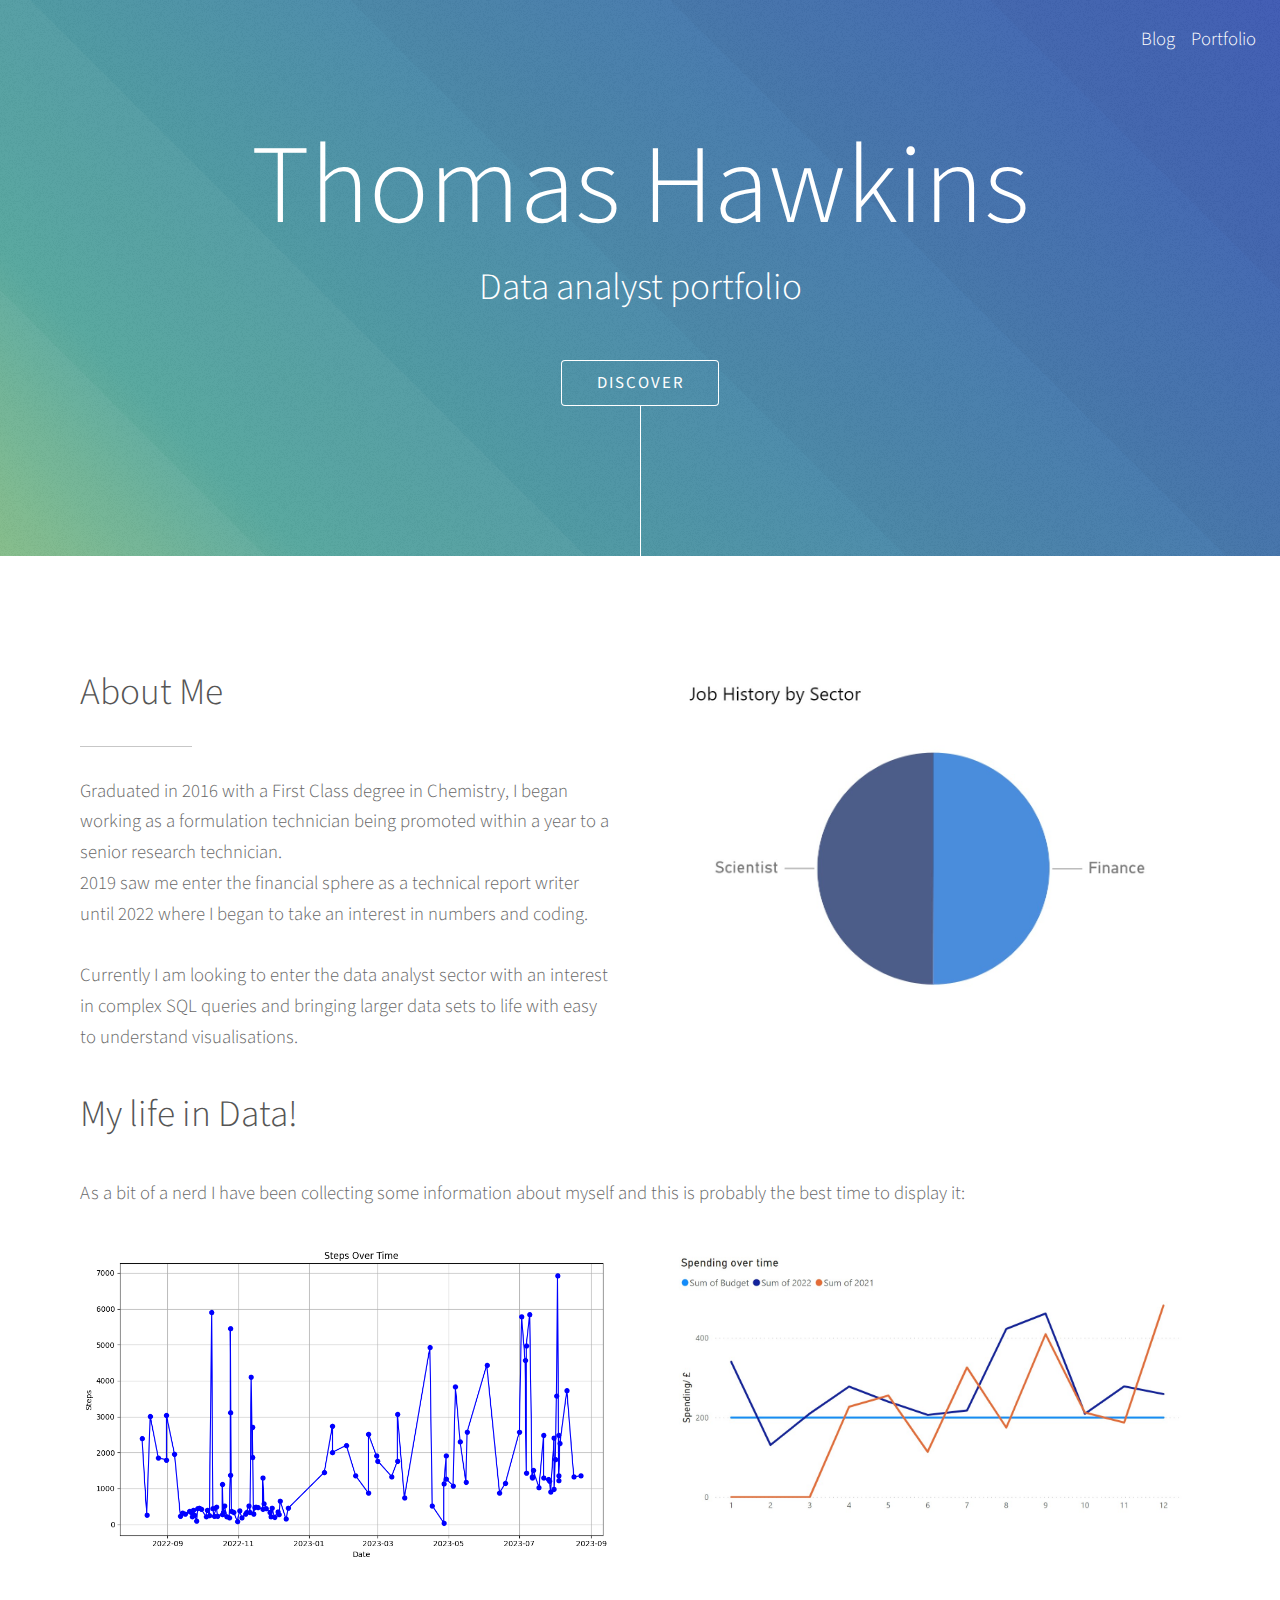
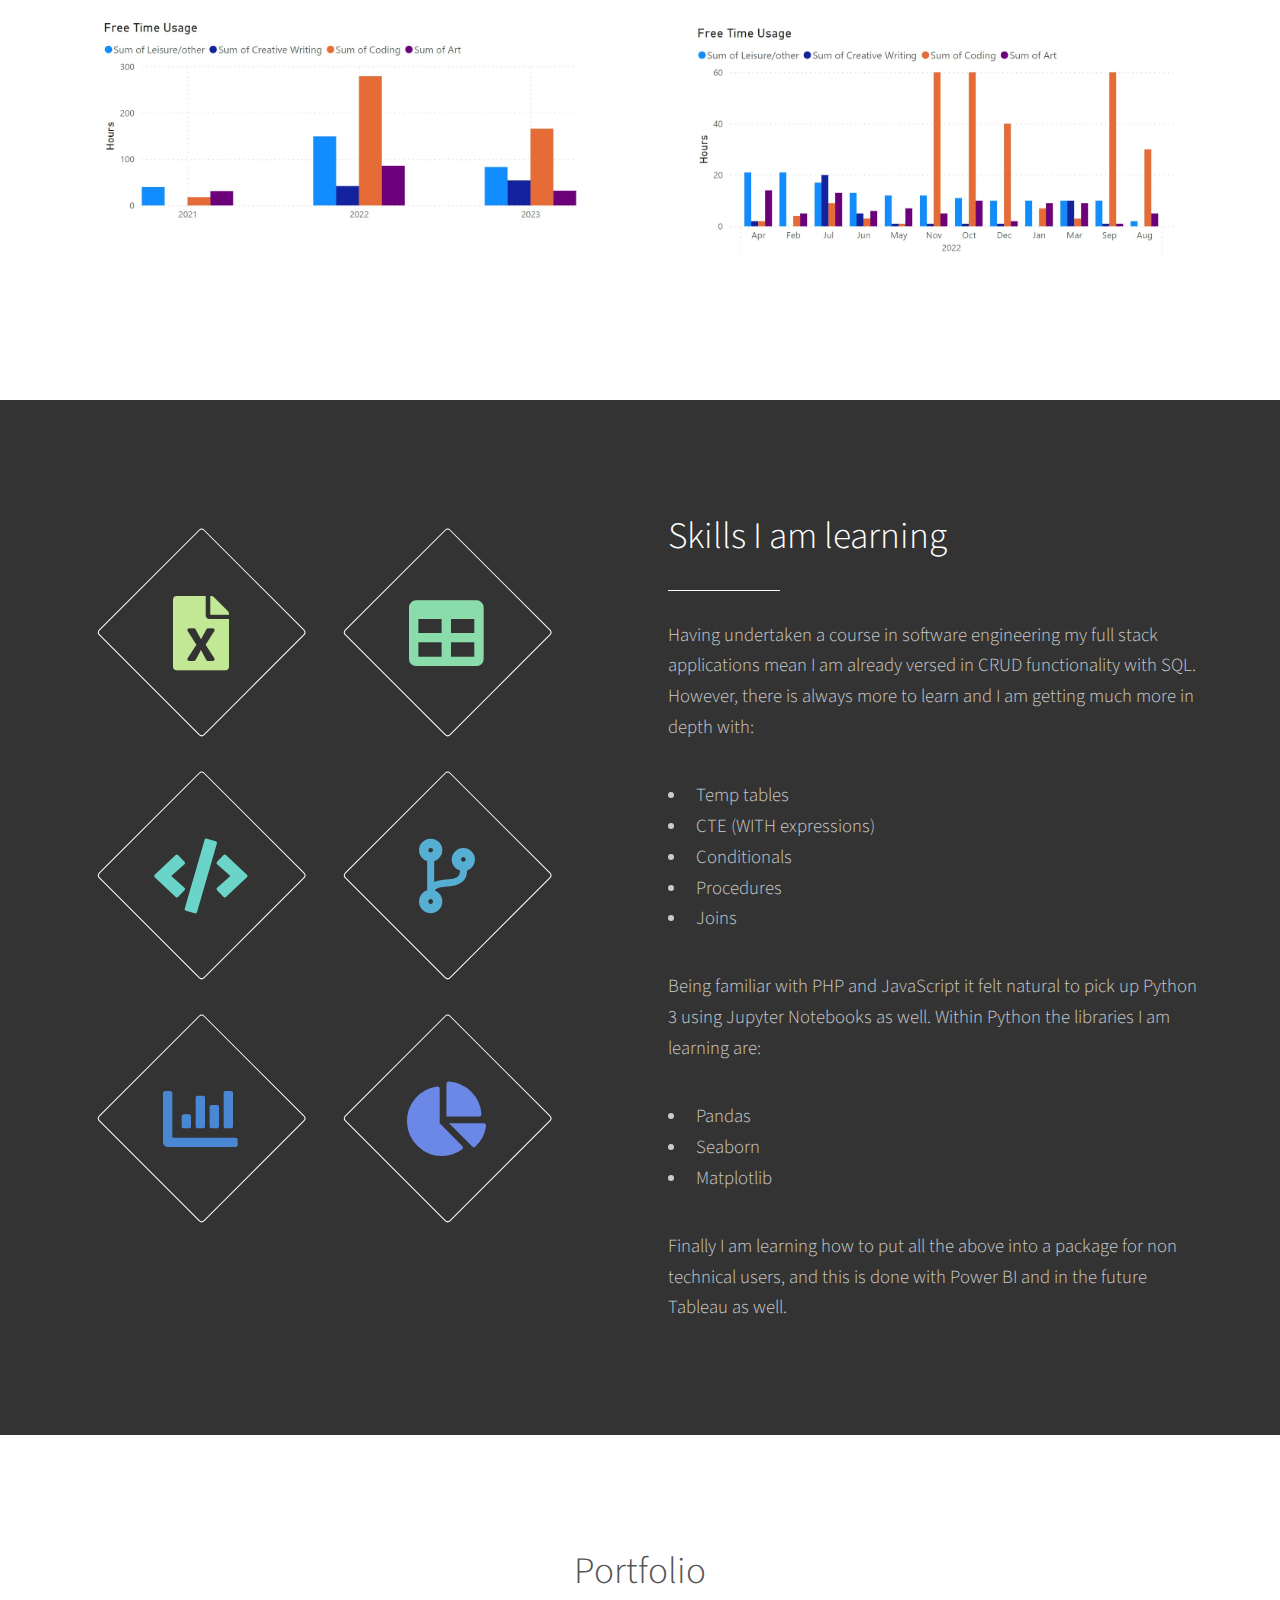
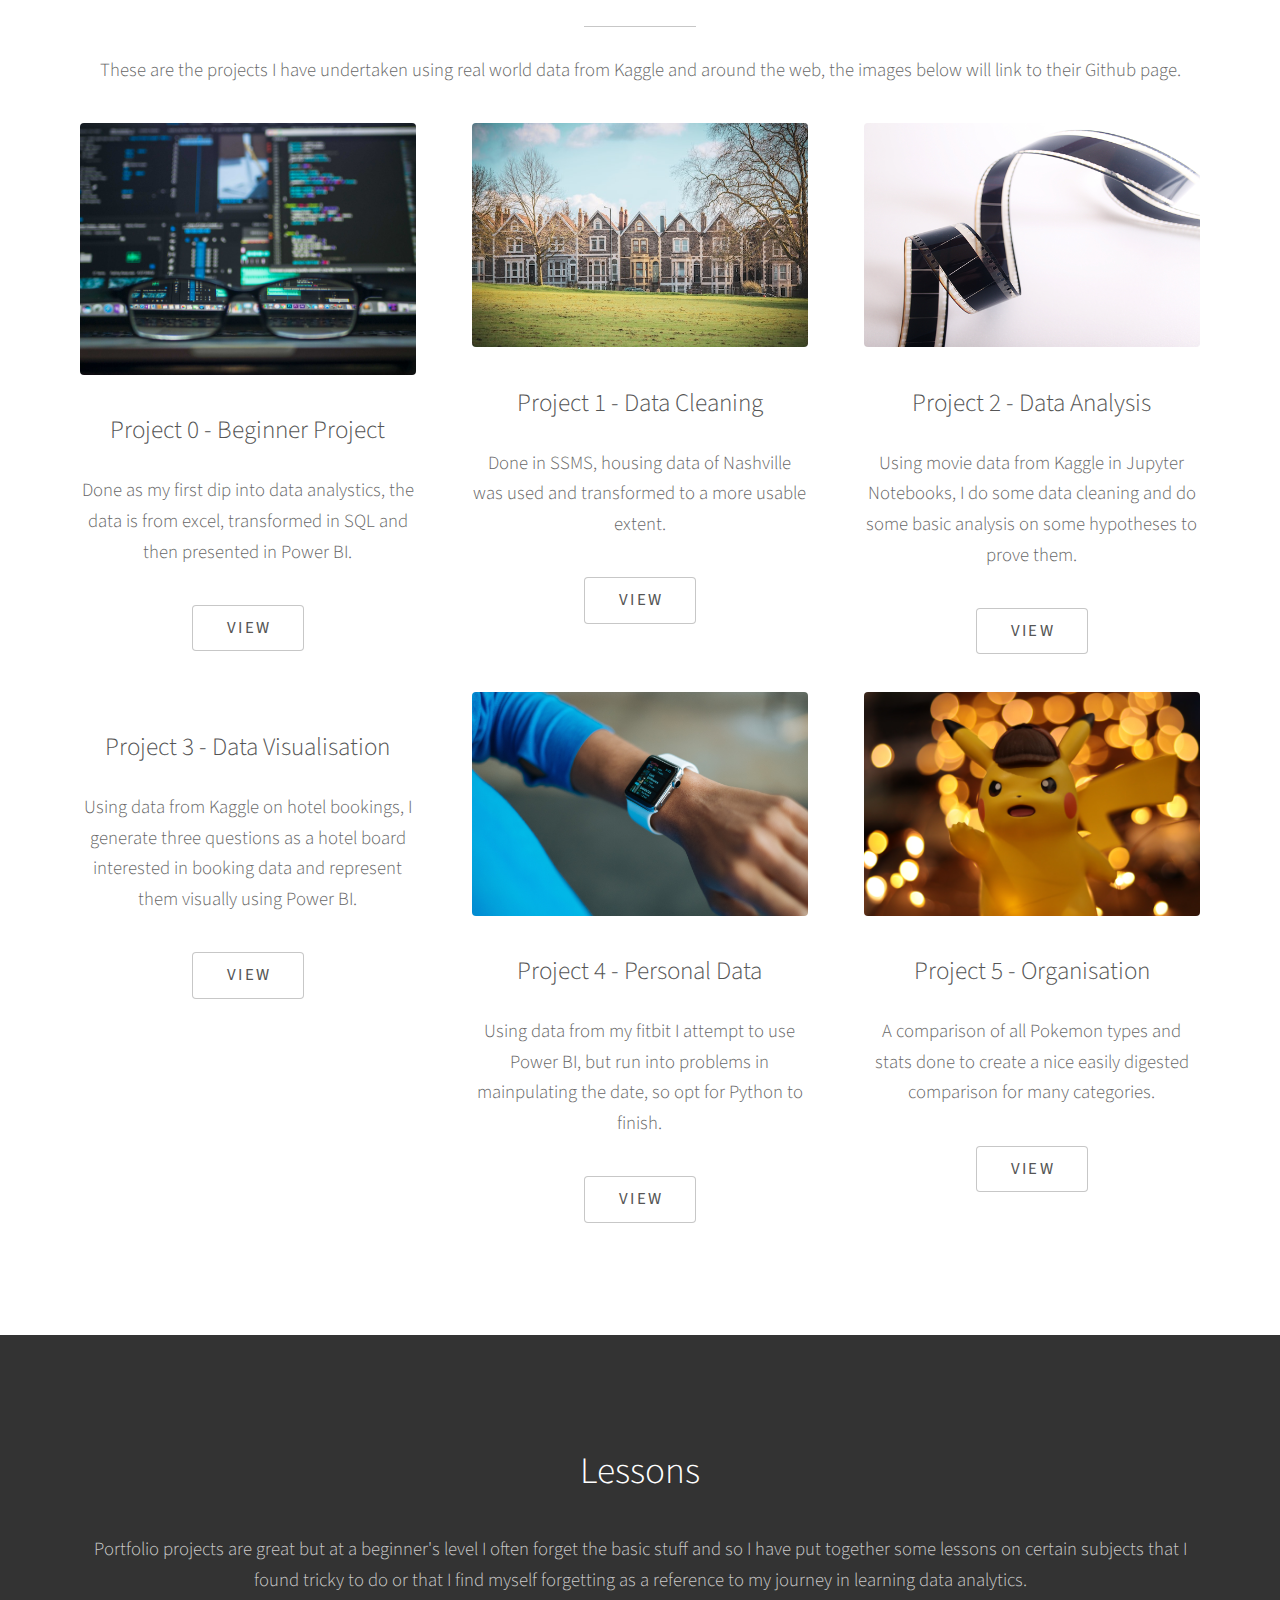
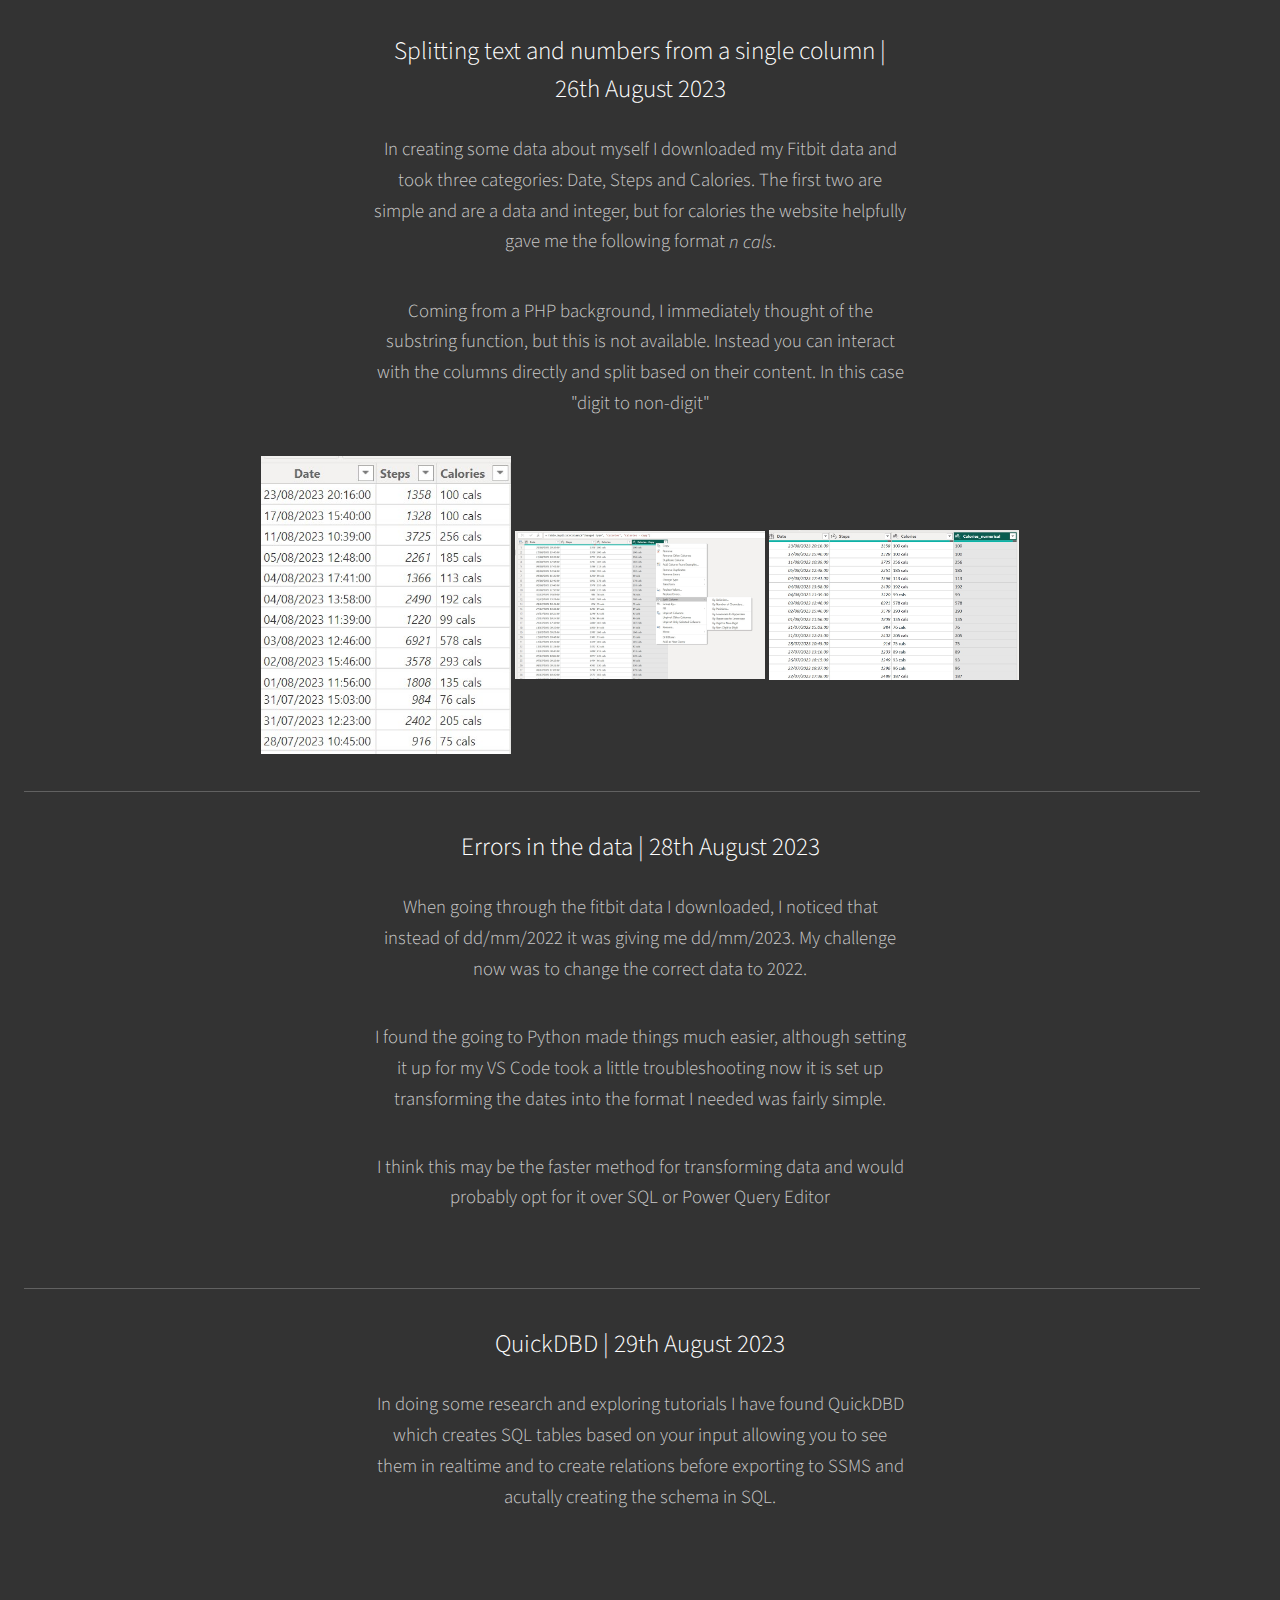
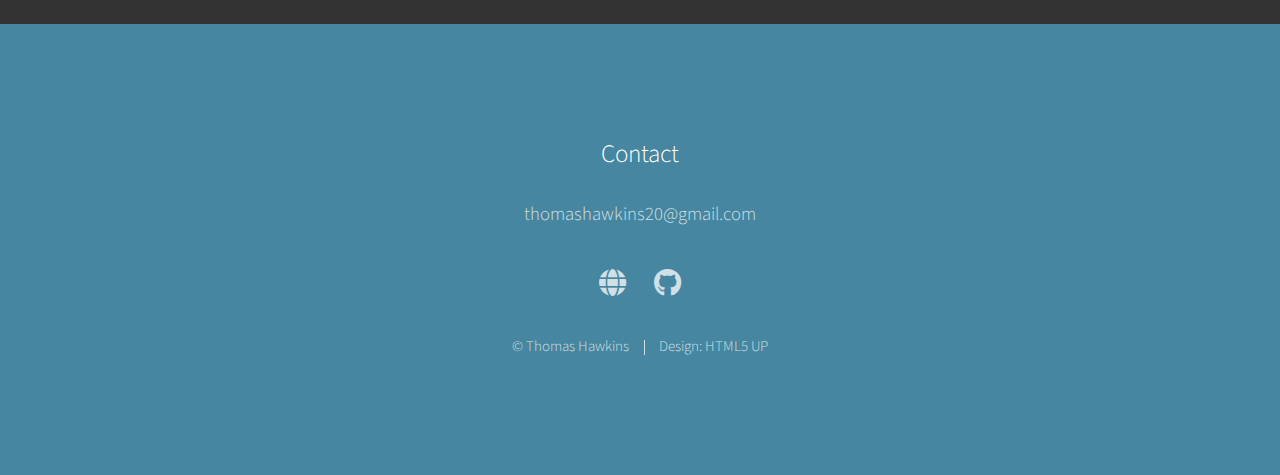
==== commit ab8ccabe: "Update index.html" ====
--- a/index.html
+++ b/index.html
@@ -208,7 +208,7 @@
 						<hr class="col-12">
 						<div class="row gtr-150">
 							<div class="col-12 col-12-medium" style="width: 50%; margin: auto">
-								<h3>QucikDBD | 29th August 2023</h3>
+								<h3>QuickDBD | 29th August 2023</h3>
 								<p>In doing some research and exploring tutorials I have found QuickDBD which creates SQL tables based on your input allowing you to see them in realtime and to create relations before exporting to SSMS and acutally creating the schema in SQL.
 								</p>															
 							</div>
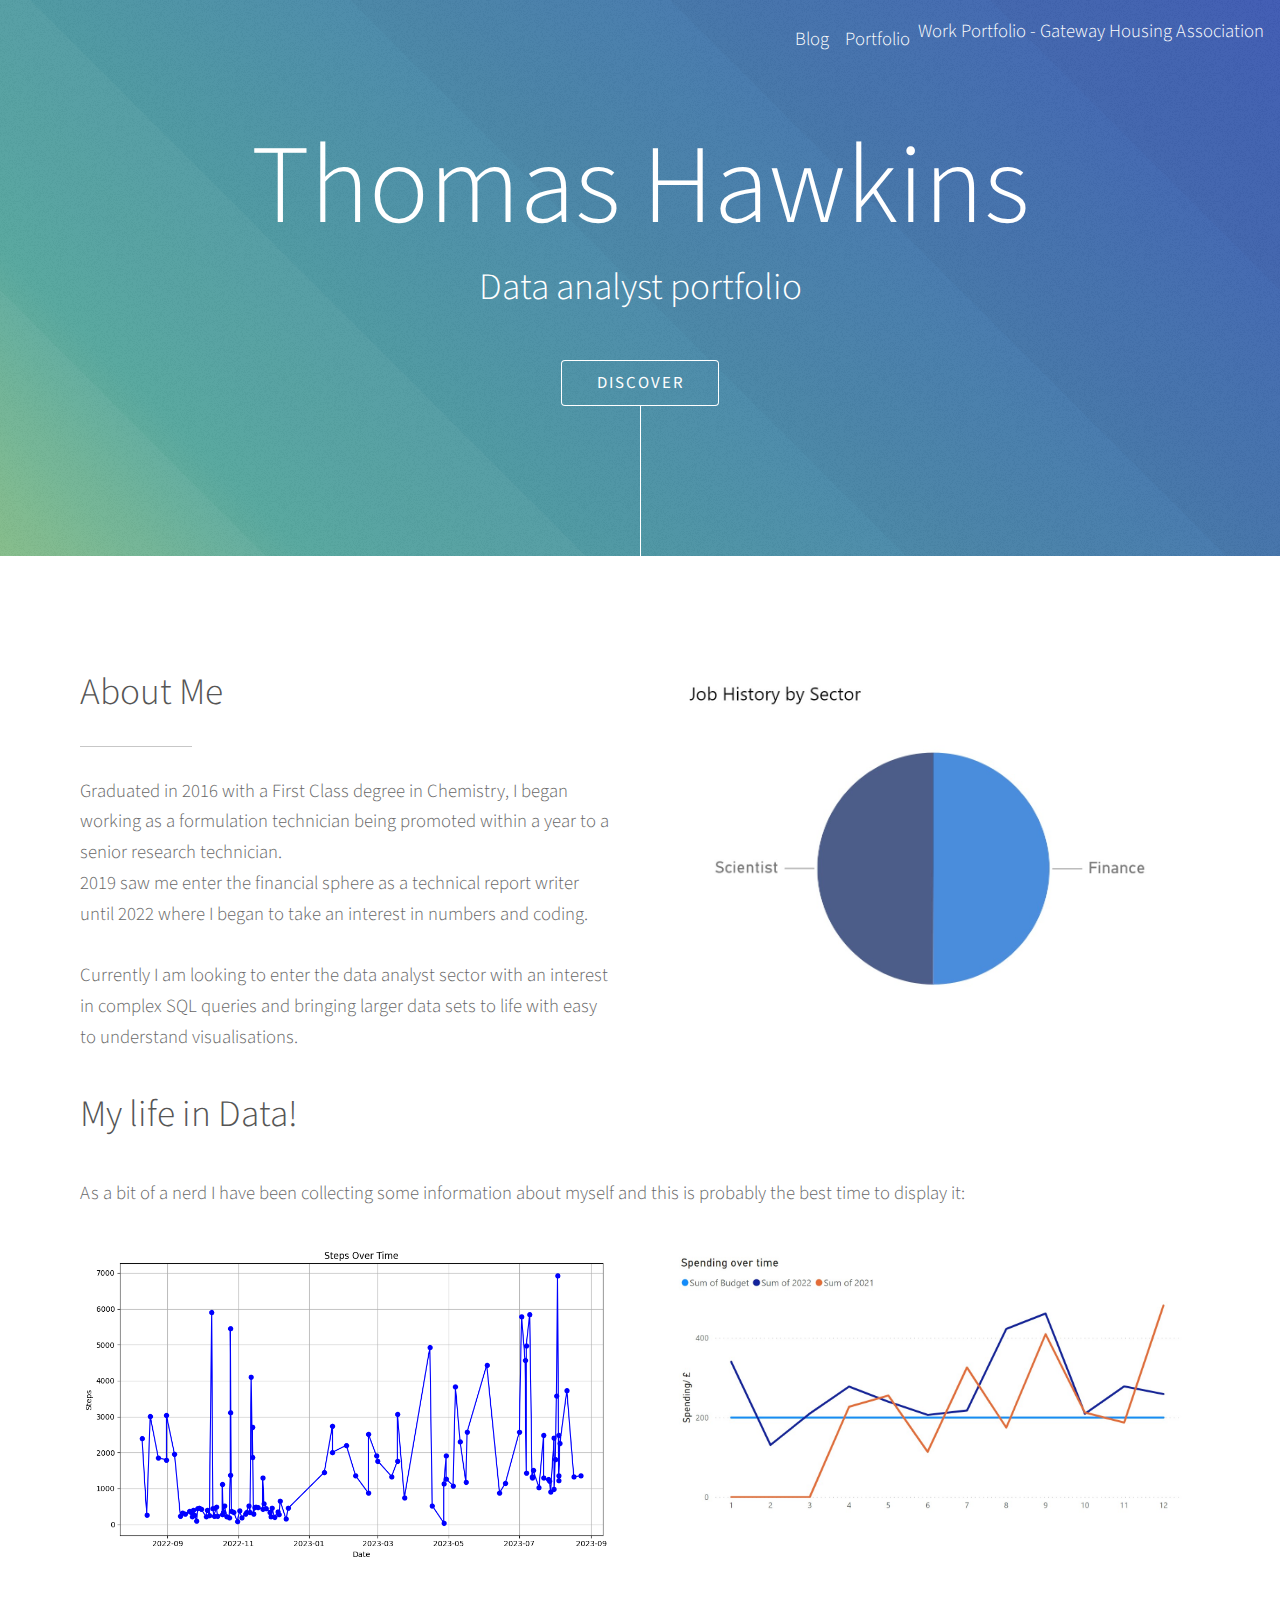
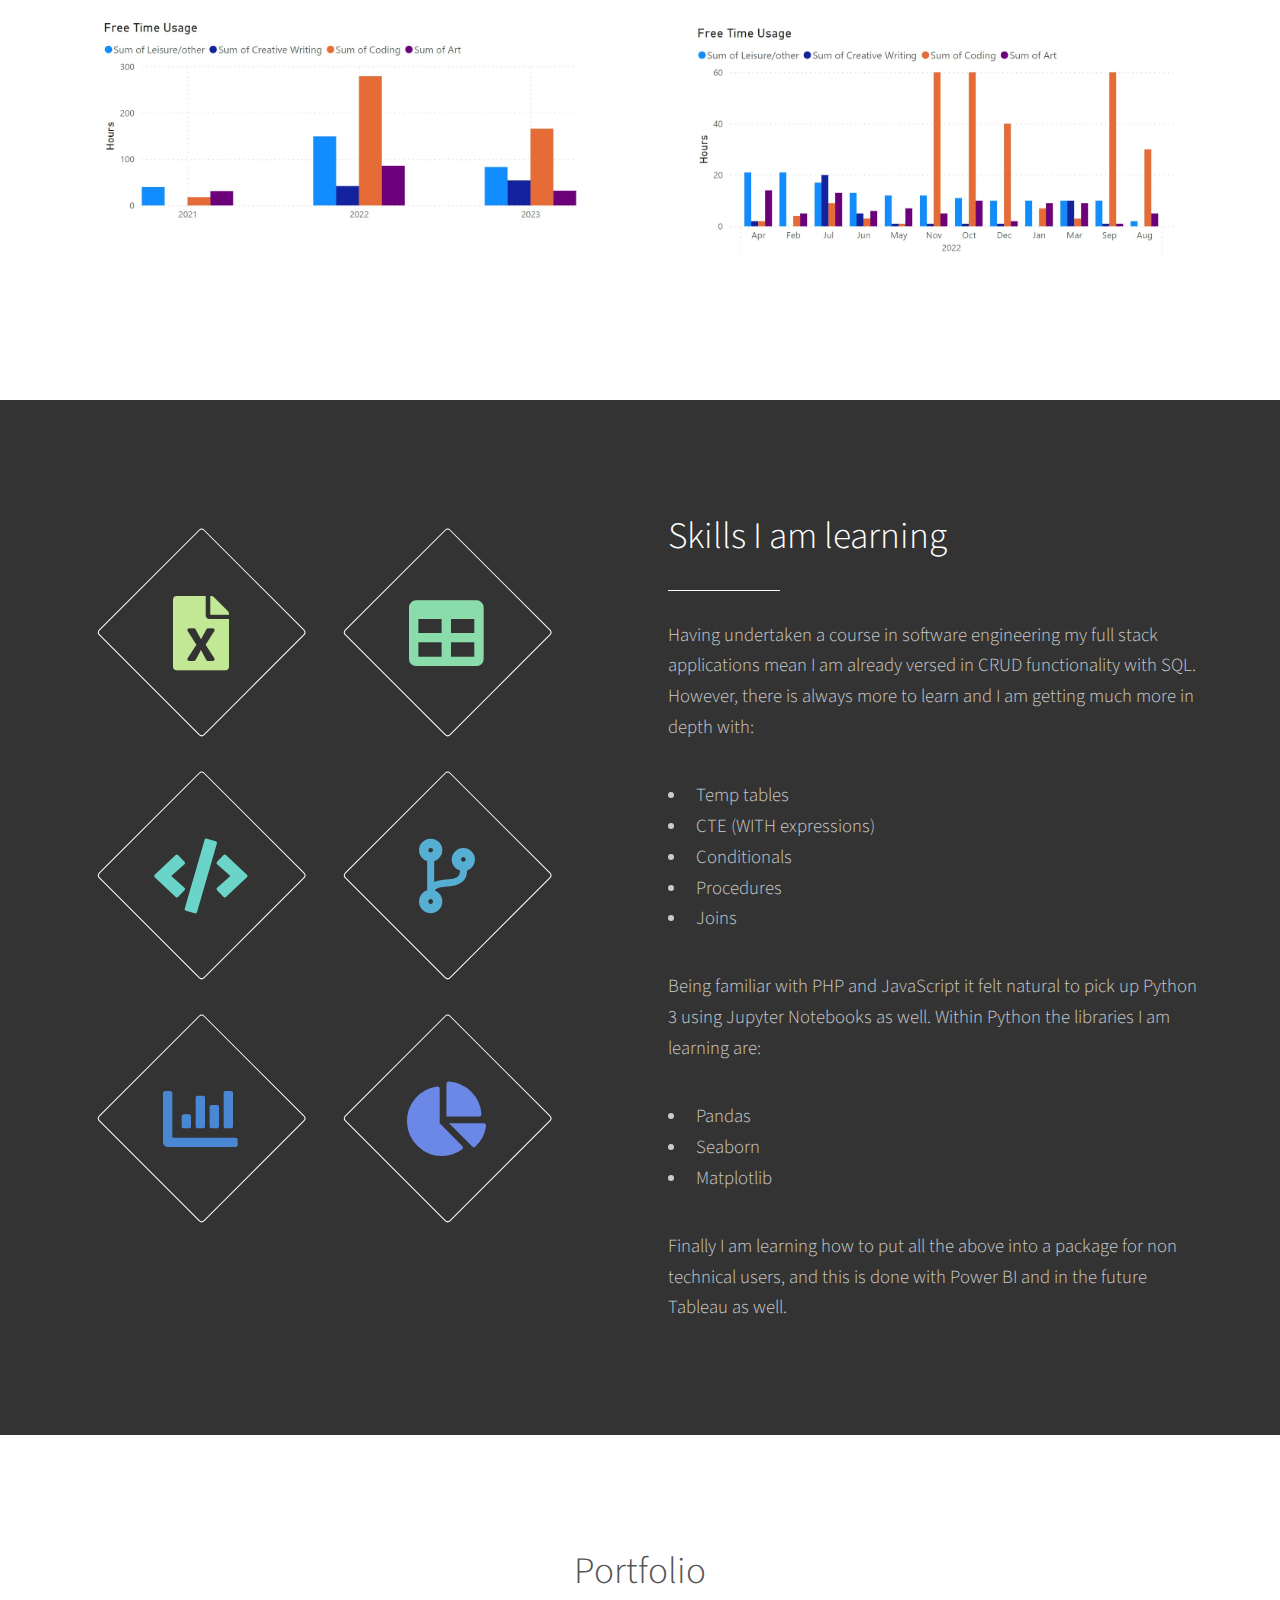
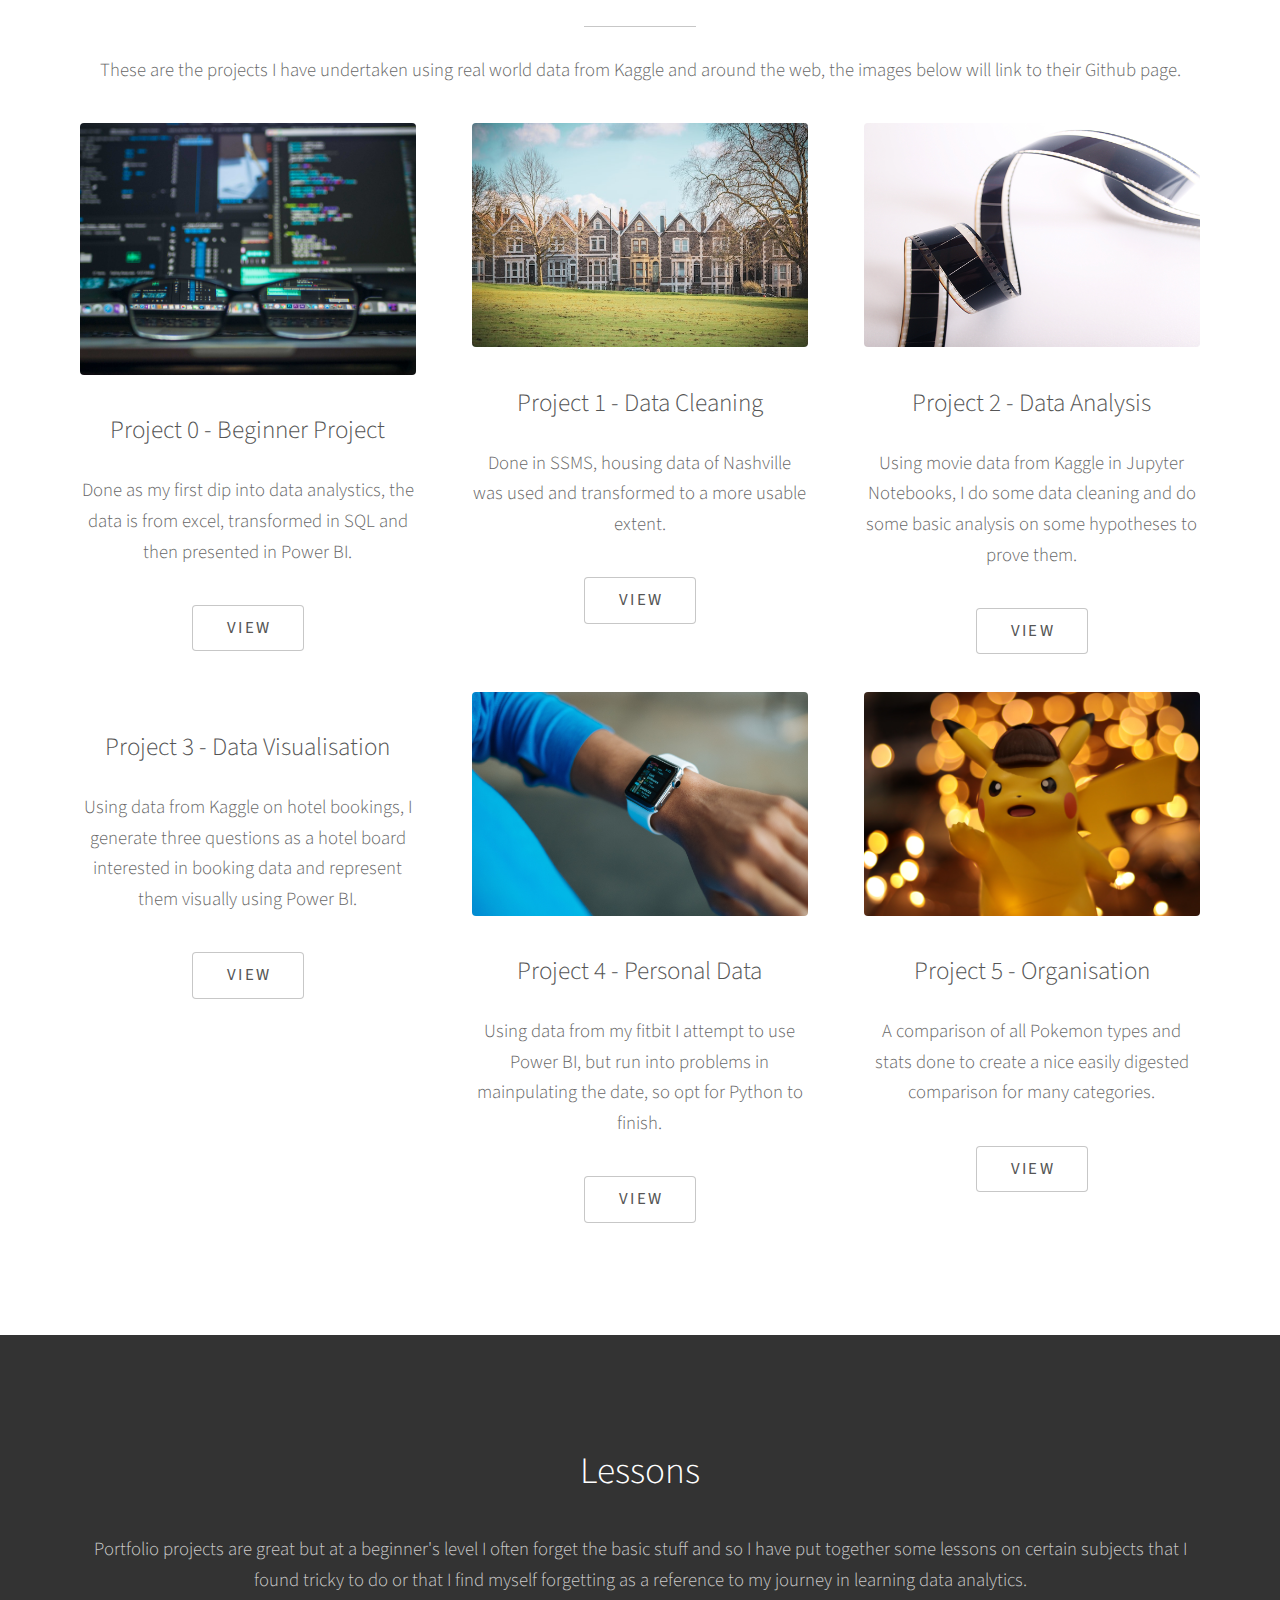
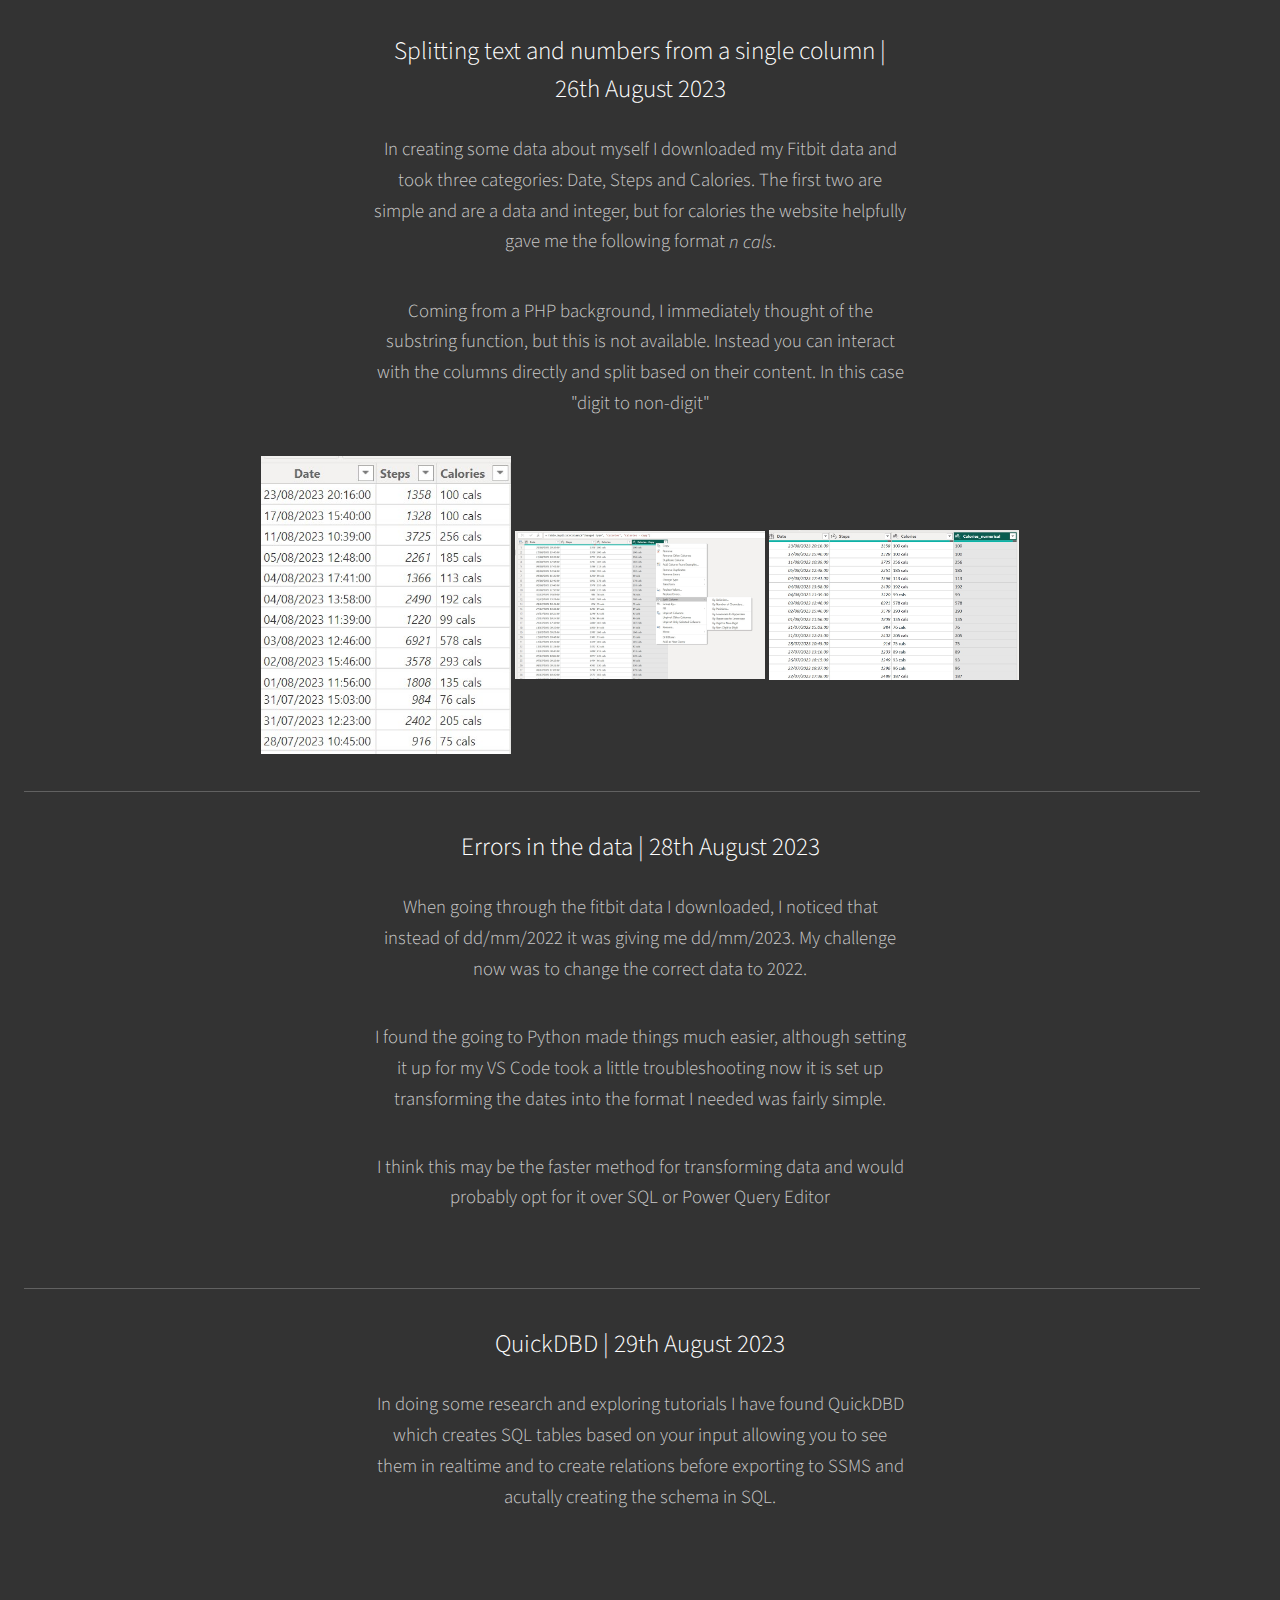
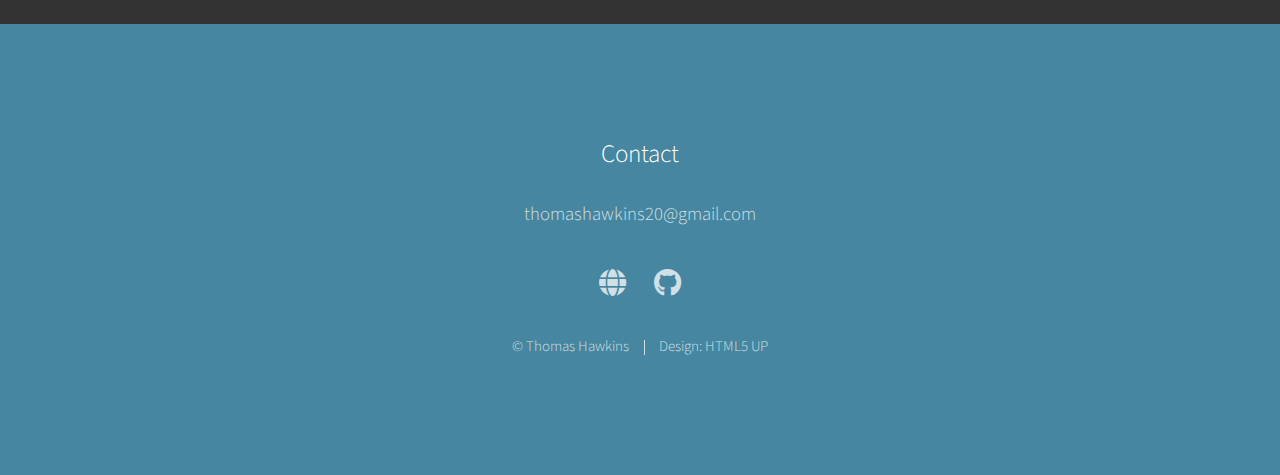
==== commit f4be88a3: "Update index.html" ====
--- a/index.html
+++ b/index.html
@@ -18,6 +18,7 @@
 		<div class="page_switcher">
 			<a href="https://hawkinst1.github.io/thomasHawkinsDataAnalyst.github.io/blog/blogPage" class="blog">Blog</a>
 			<a href="#one" class="portfolio">Portfolio</a>
+			<a href="https://hawkinst1.github.io/thomasHawkinsDataAnalyst.github.io/blog/blogPage" class="work"> Work Portfolio - Gateway Housing Association </a>
 		  </div>
 			<section id="header">
 				<div class="inner">				
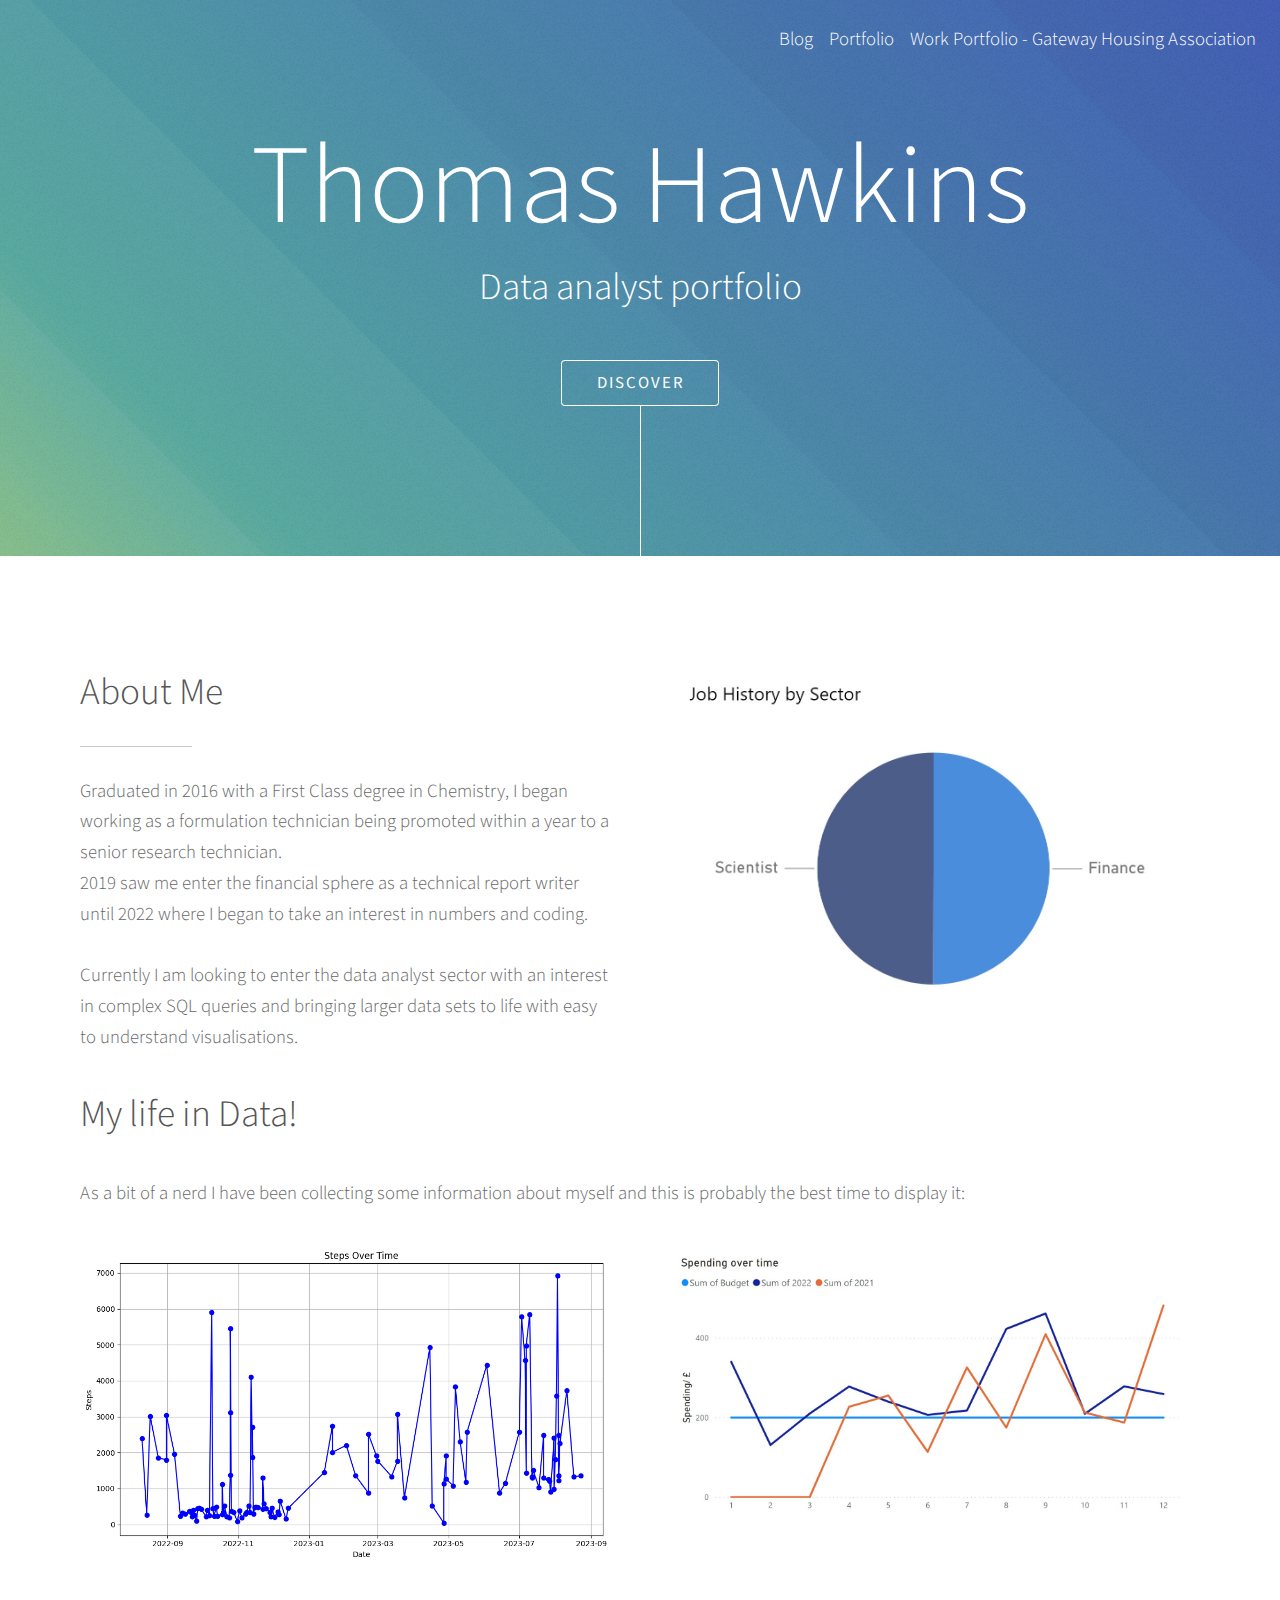
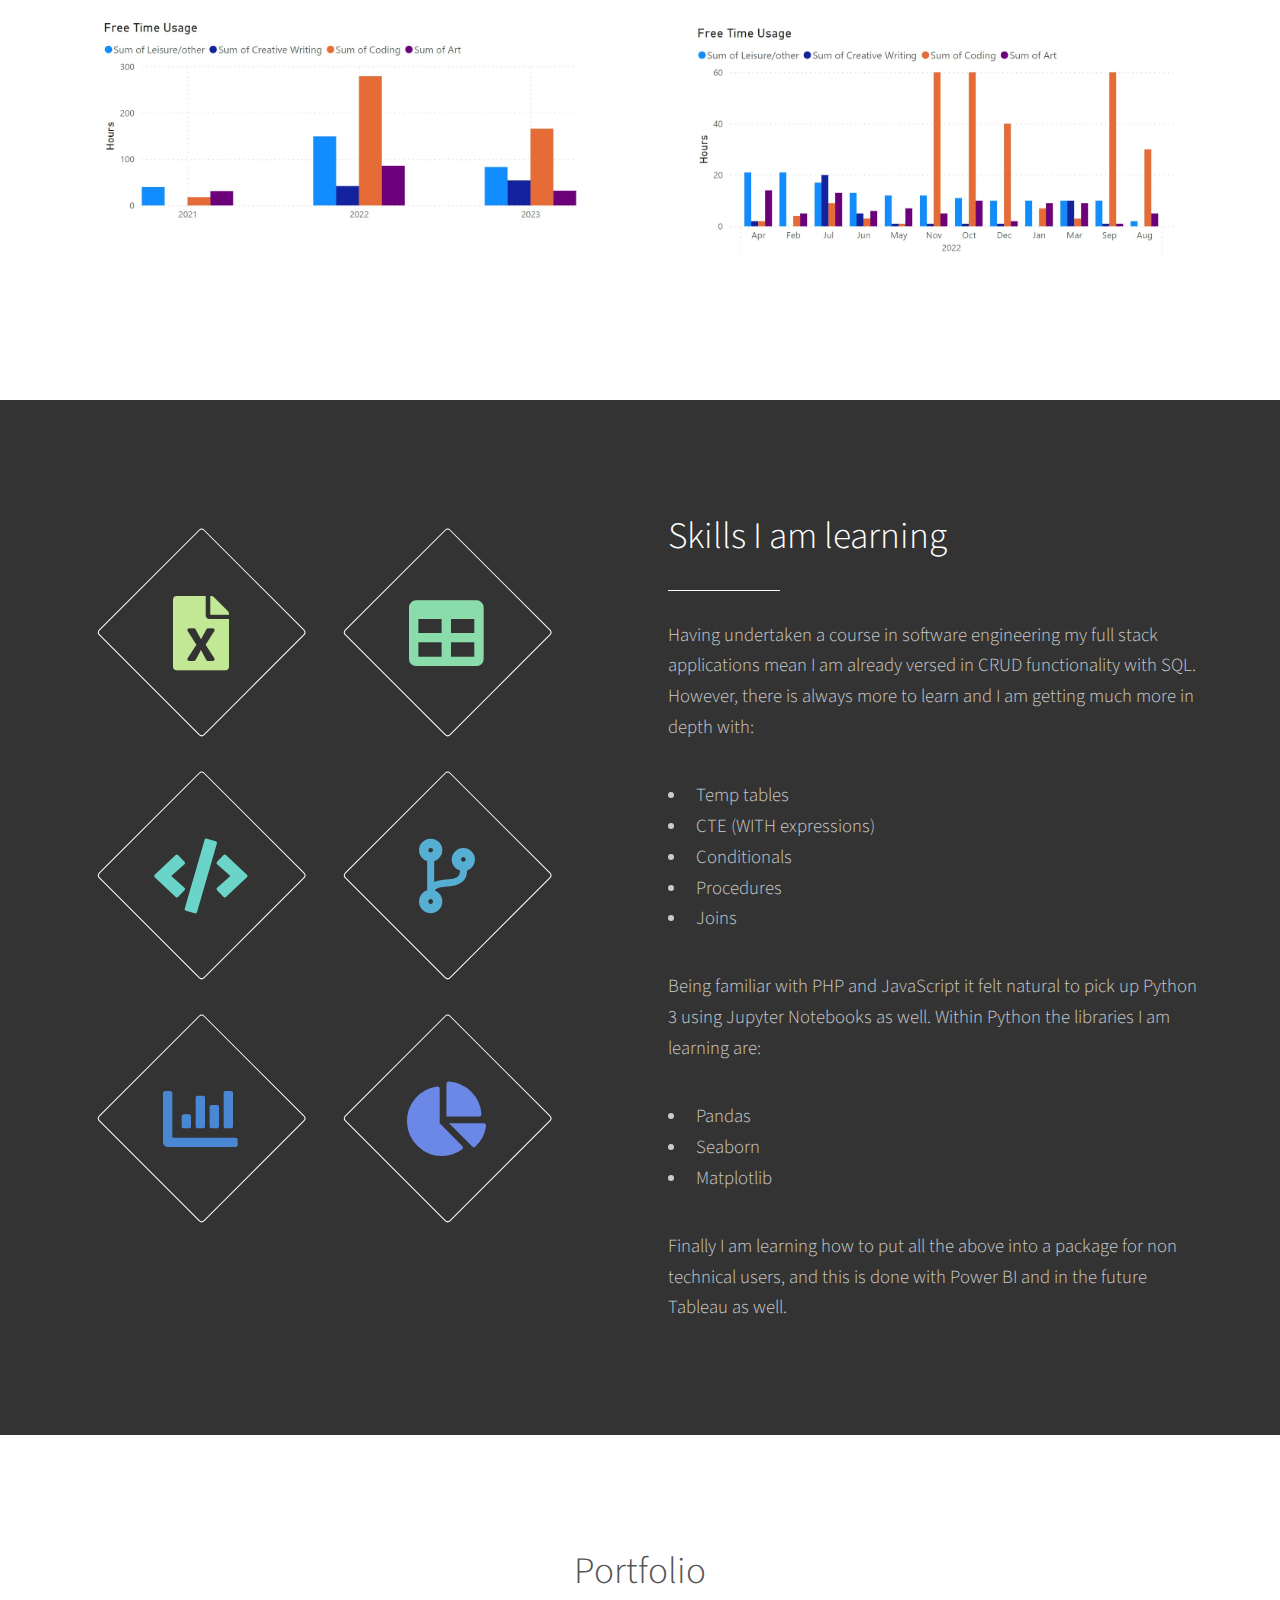
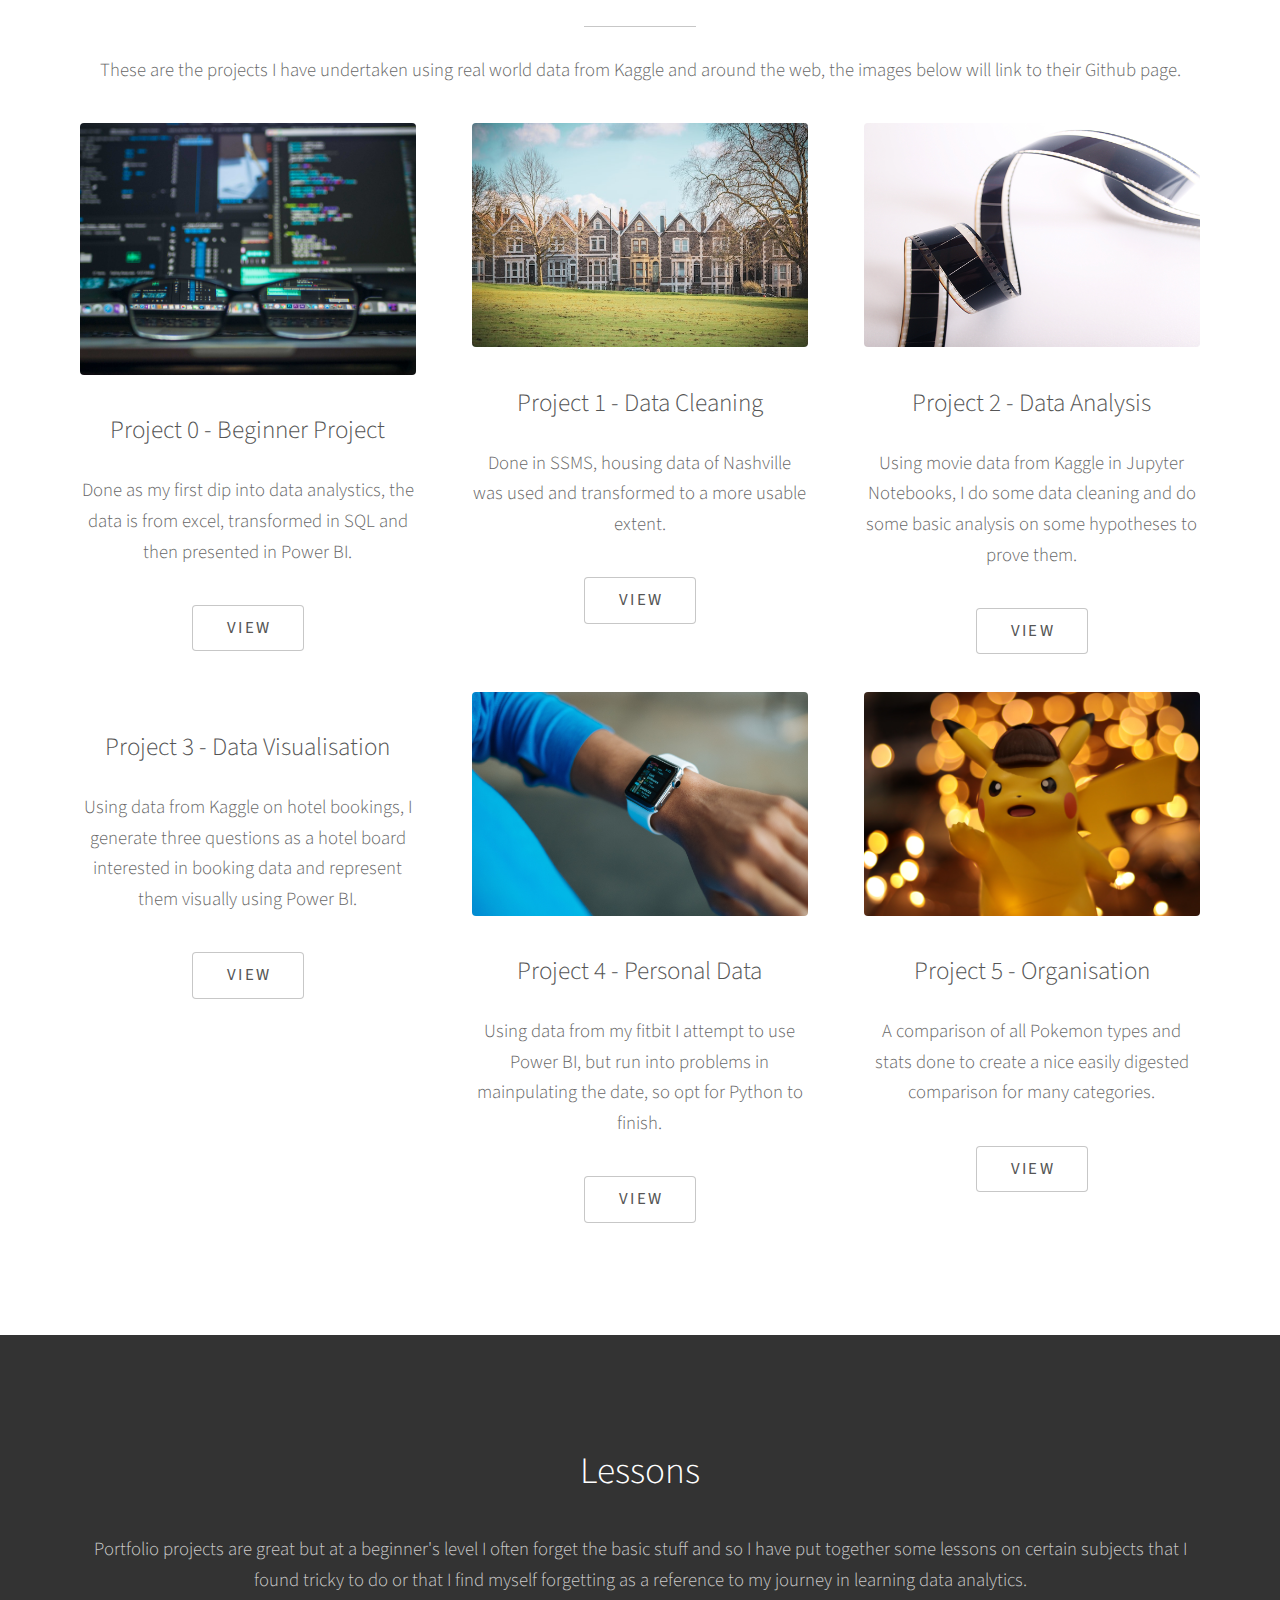
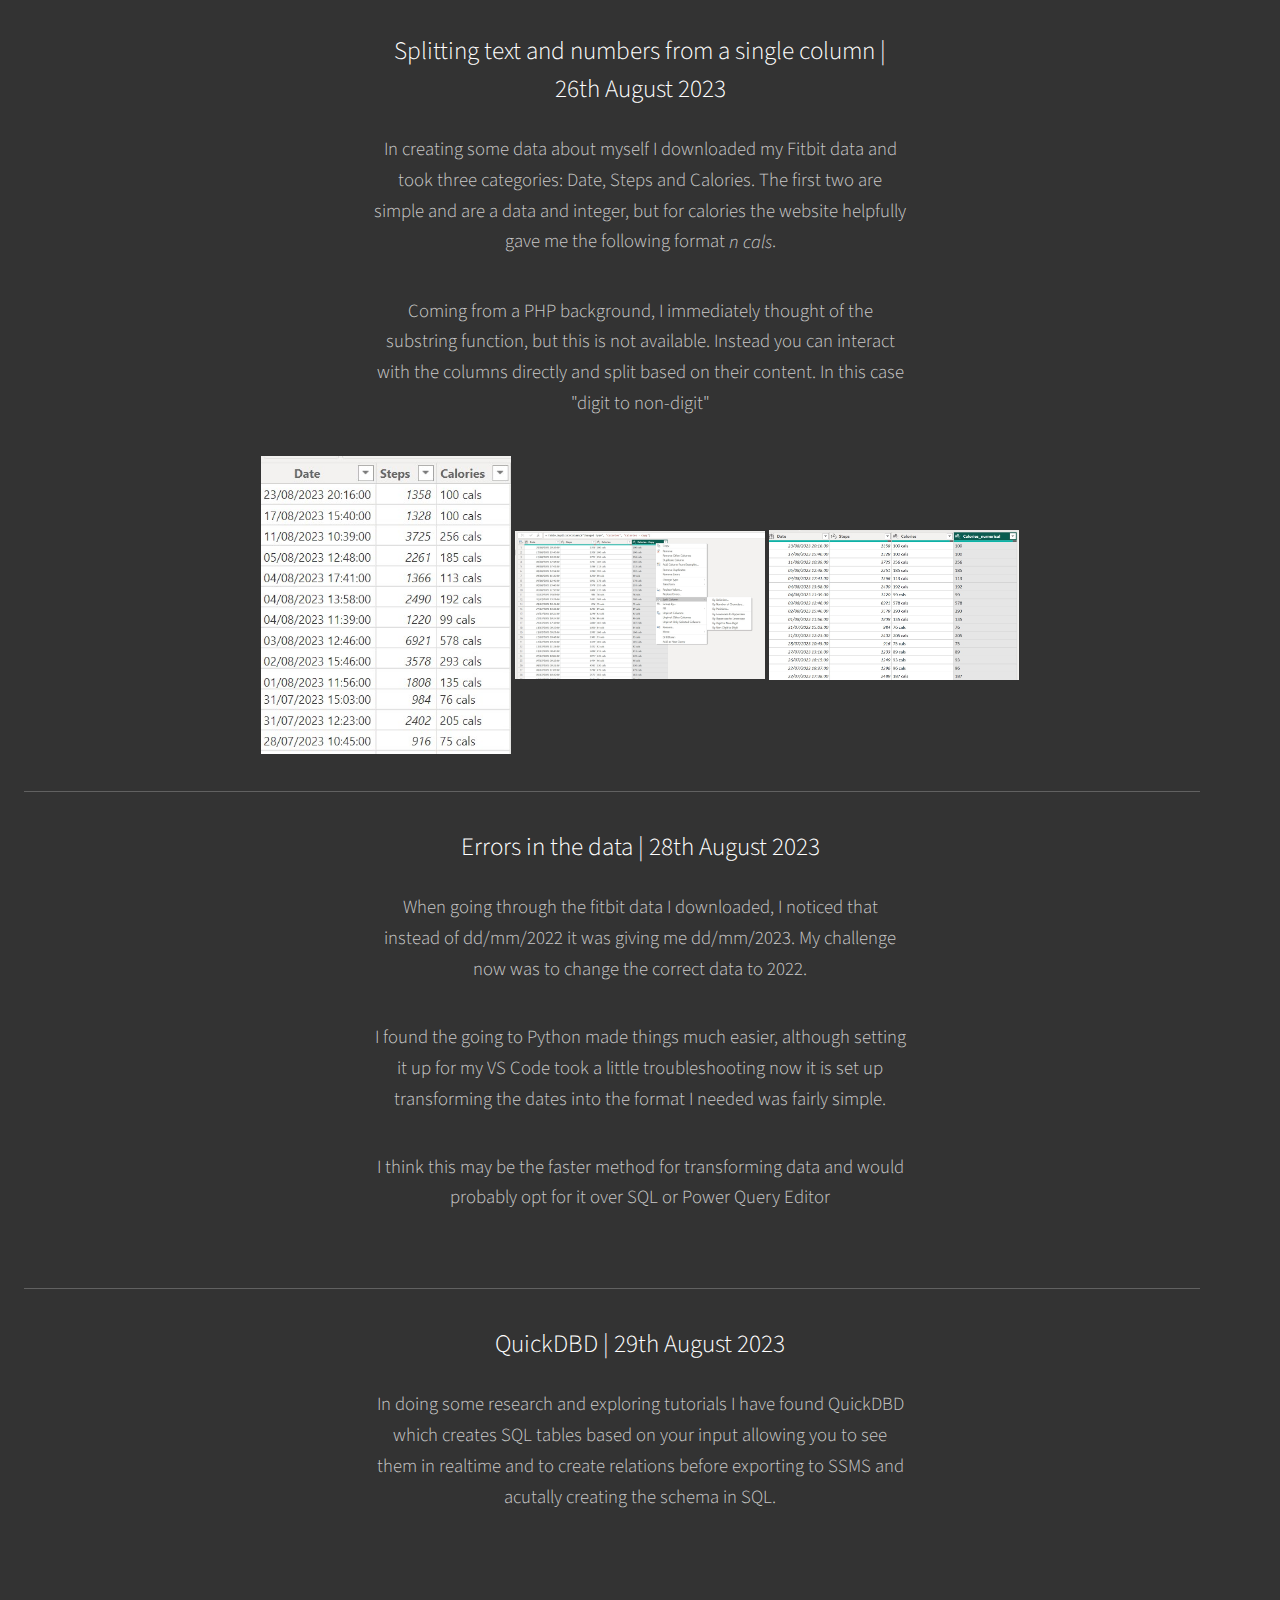
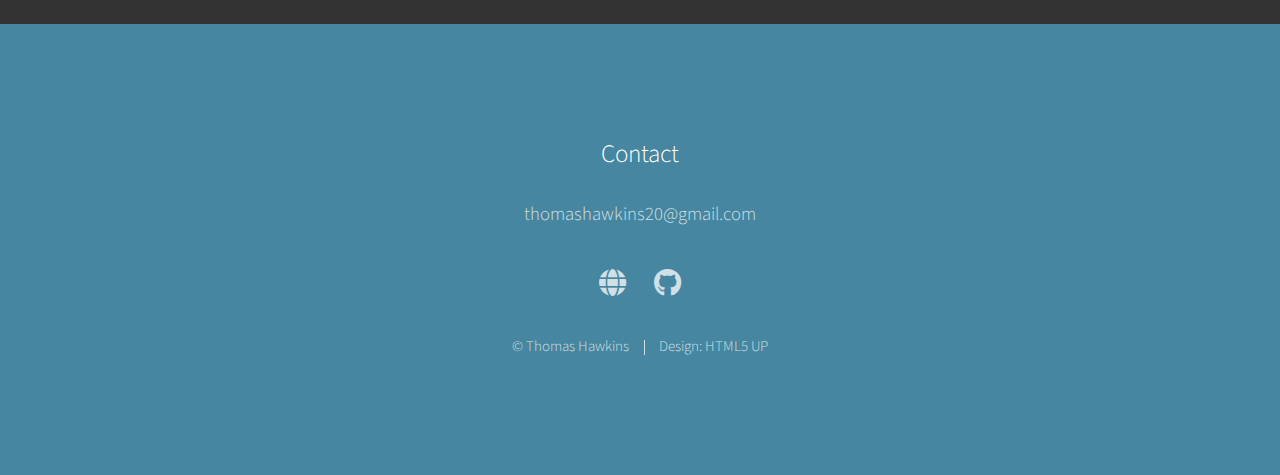
==== commit 99b7dc1f: "Update index.html" ====
--- a/index.html
+++ b/index.html
@@ -18,7 +18,7 @@
 		<div class="page_switcher">
 			<a href="https://hawkinst1.github.io/thomasHawkinsDataAnalyst.github.io/blog/blogPage" class="blog">Blog</a>
 			<a href="#one" class="portfolio">Portfolio</a>
-			<a href="https://hawkinst1.github.io/thomasHawkinsDataAnalyst.github.io/blog/blogPage" class="work"> Work Portfolio - Gateway Housing Association </a>
+			<a href="https://hawkinst1.github.io/thomasHawkinsDataAnalyst.github.io/apprentice/work" class="work"> Work Portfolio - Gateway Housing Association </a>
 		  </div>
 			<section id="header">
 				<div class="inner">				
--- a/assets/css/main.css
+++ b/assets/css/main.css
@@ -250,10 +250,9 @@
 	padding: 1rem
 }
 
-.blog, .portfolio{
+.blog, .portfolio, .work{
 	padding: 0.5rem;
 	cursor: pointer;
-
 }
 
 
@@ -3529,4 +3528,4 @@
 				padding: 2em 1em 2em 1em ;
 			}
 
-	}+	}
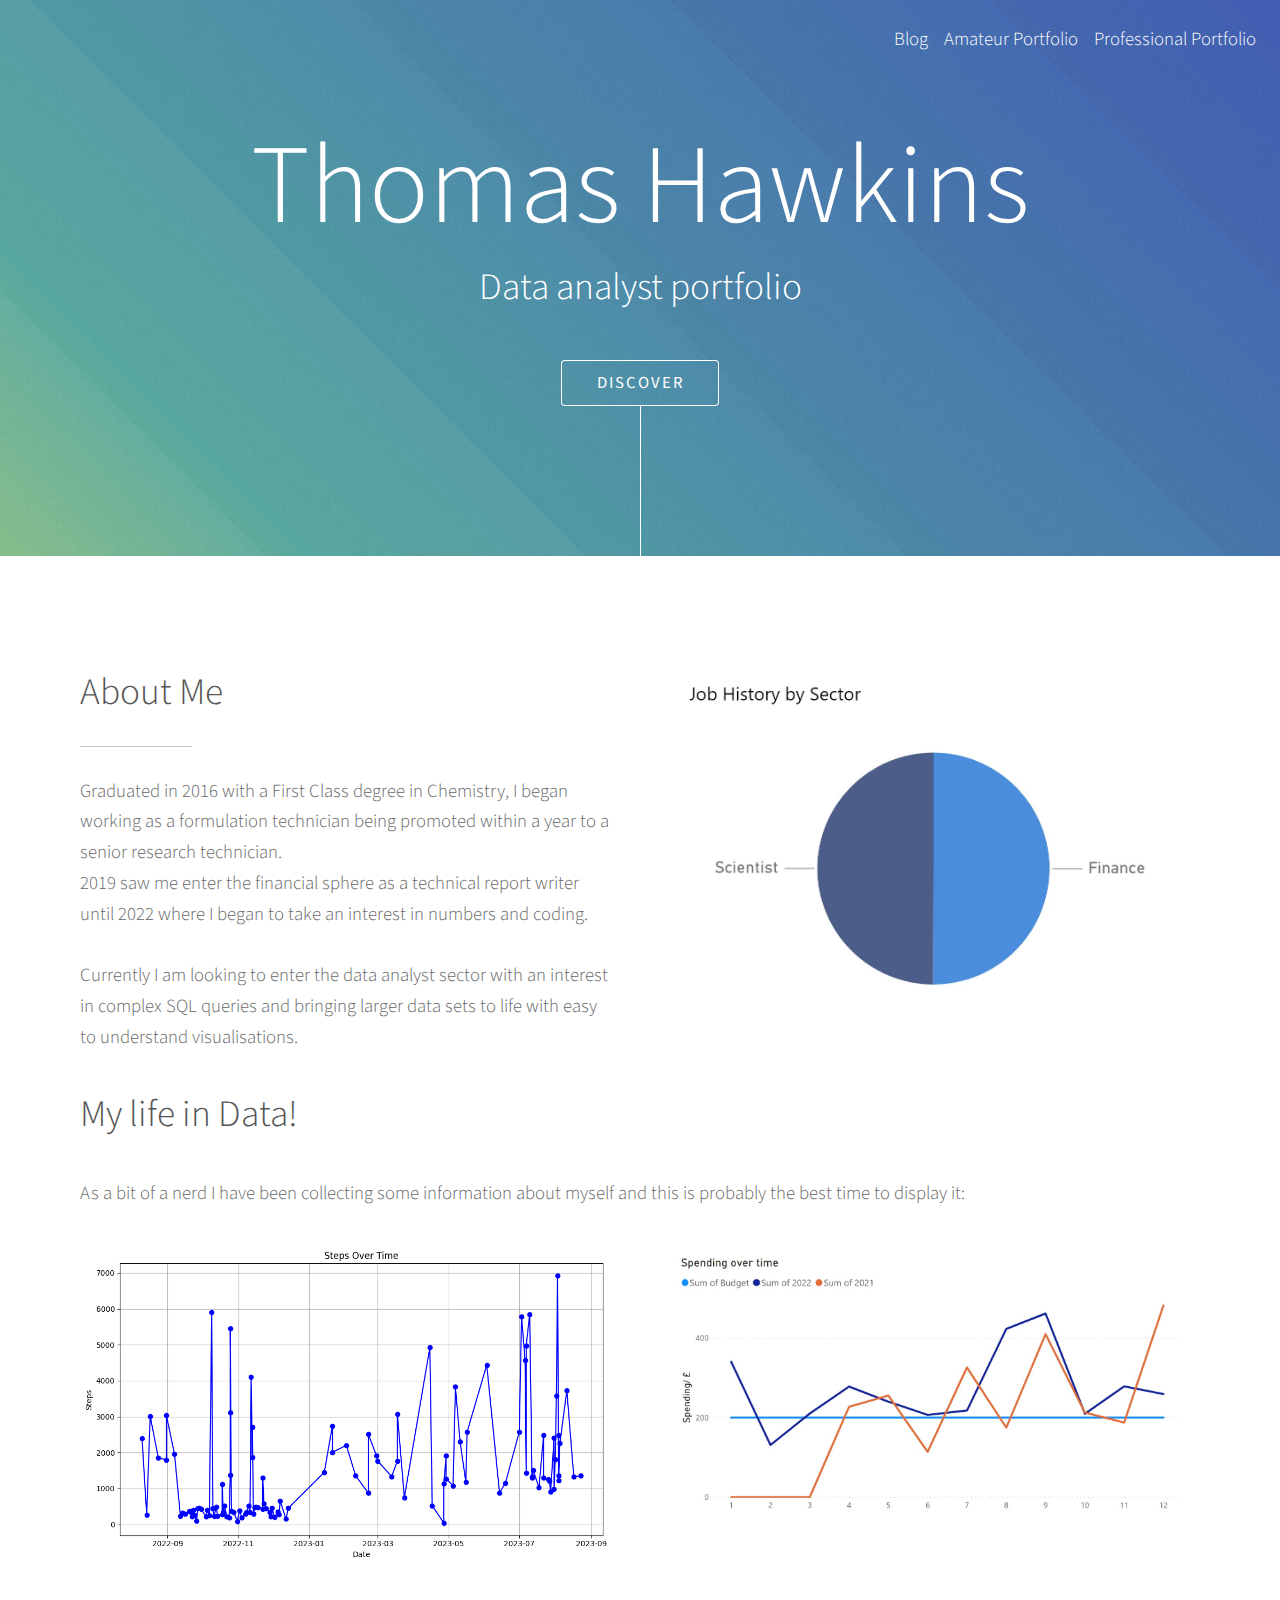
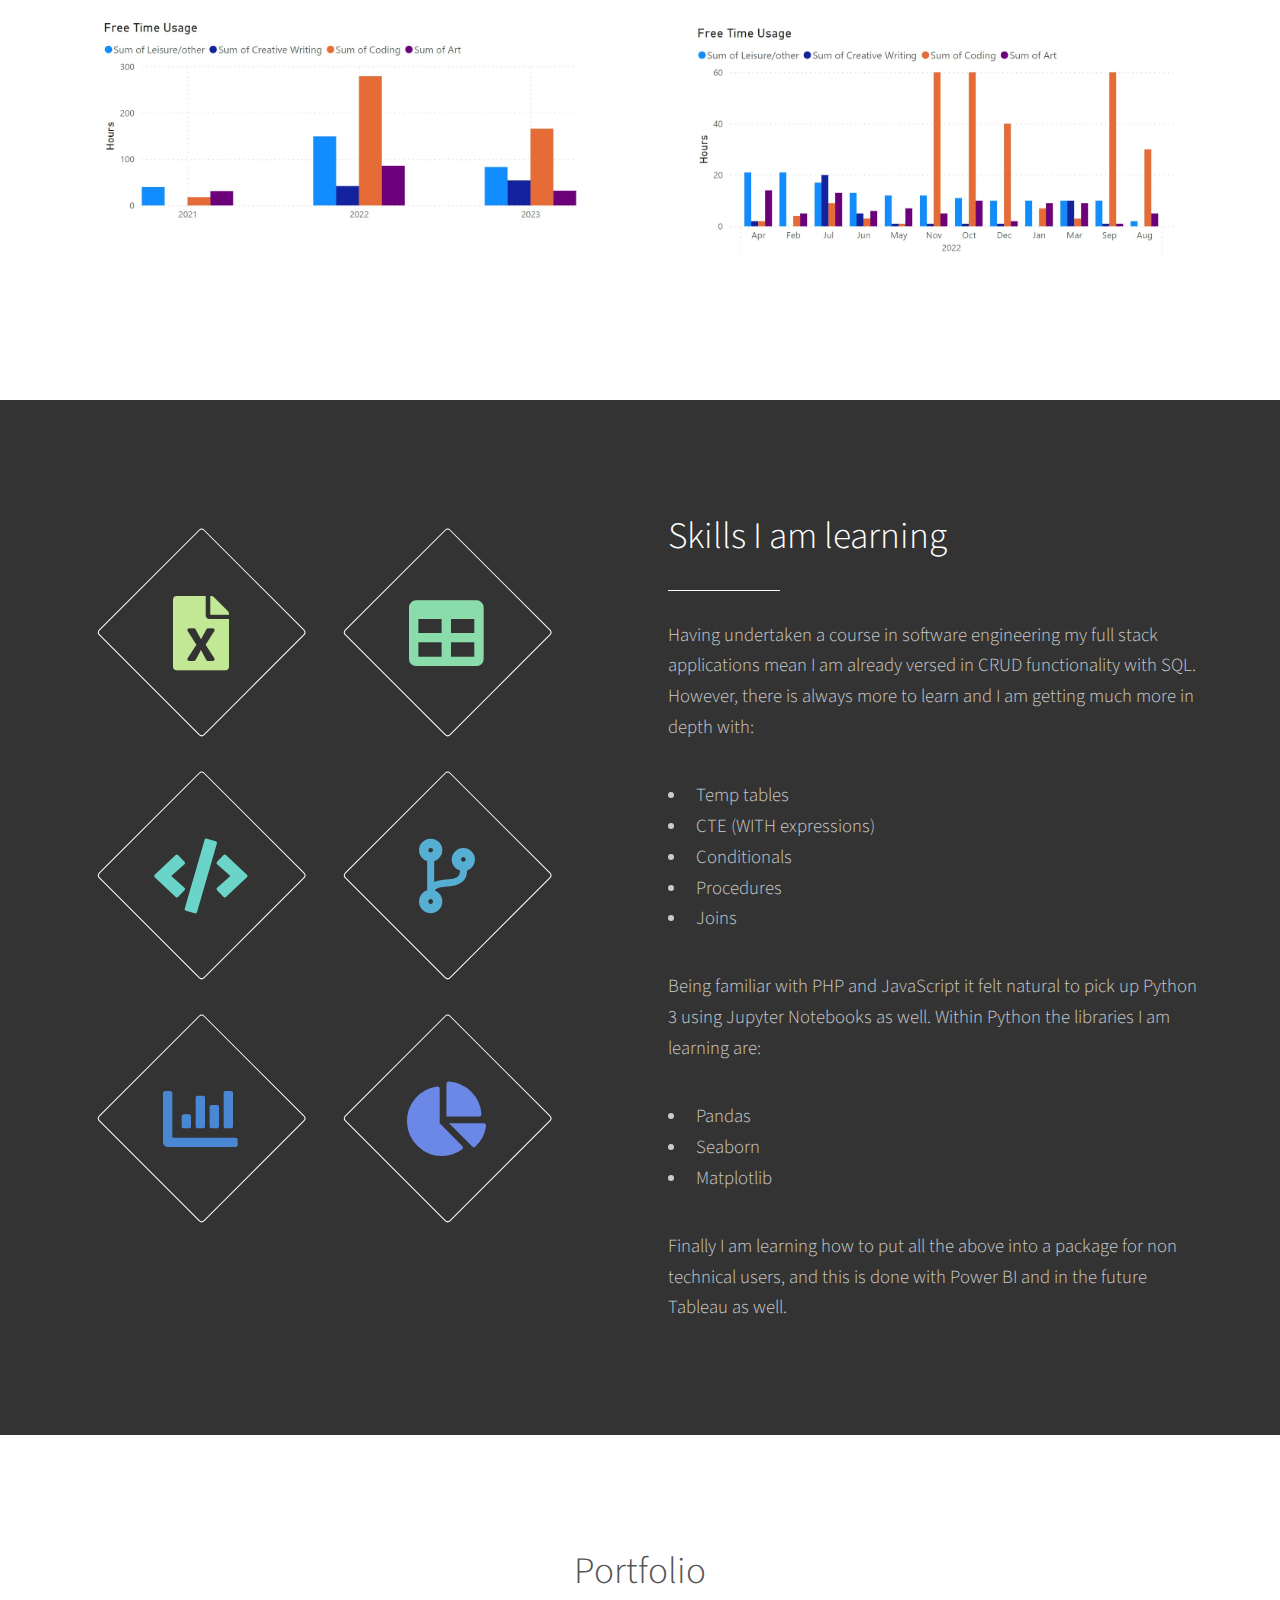
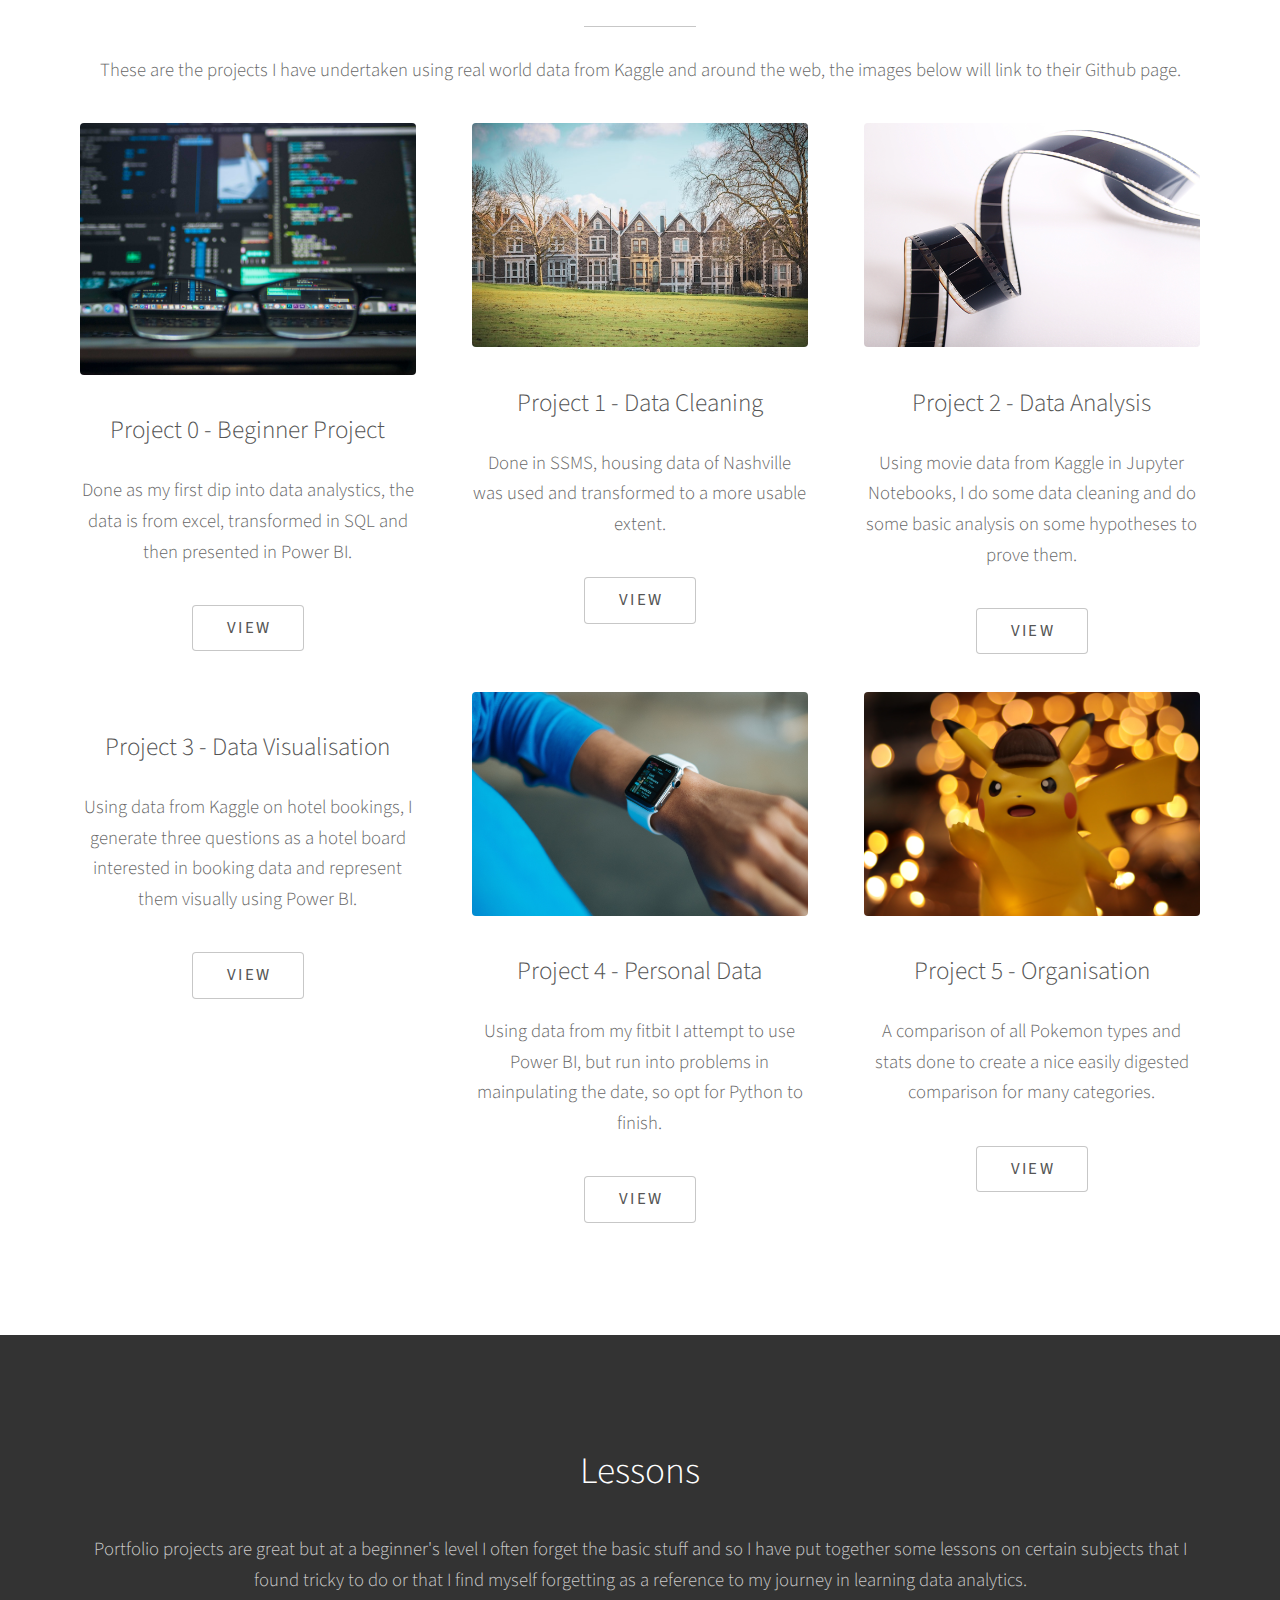
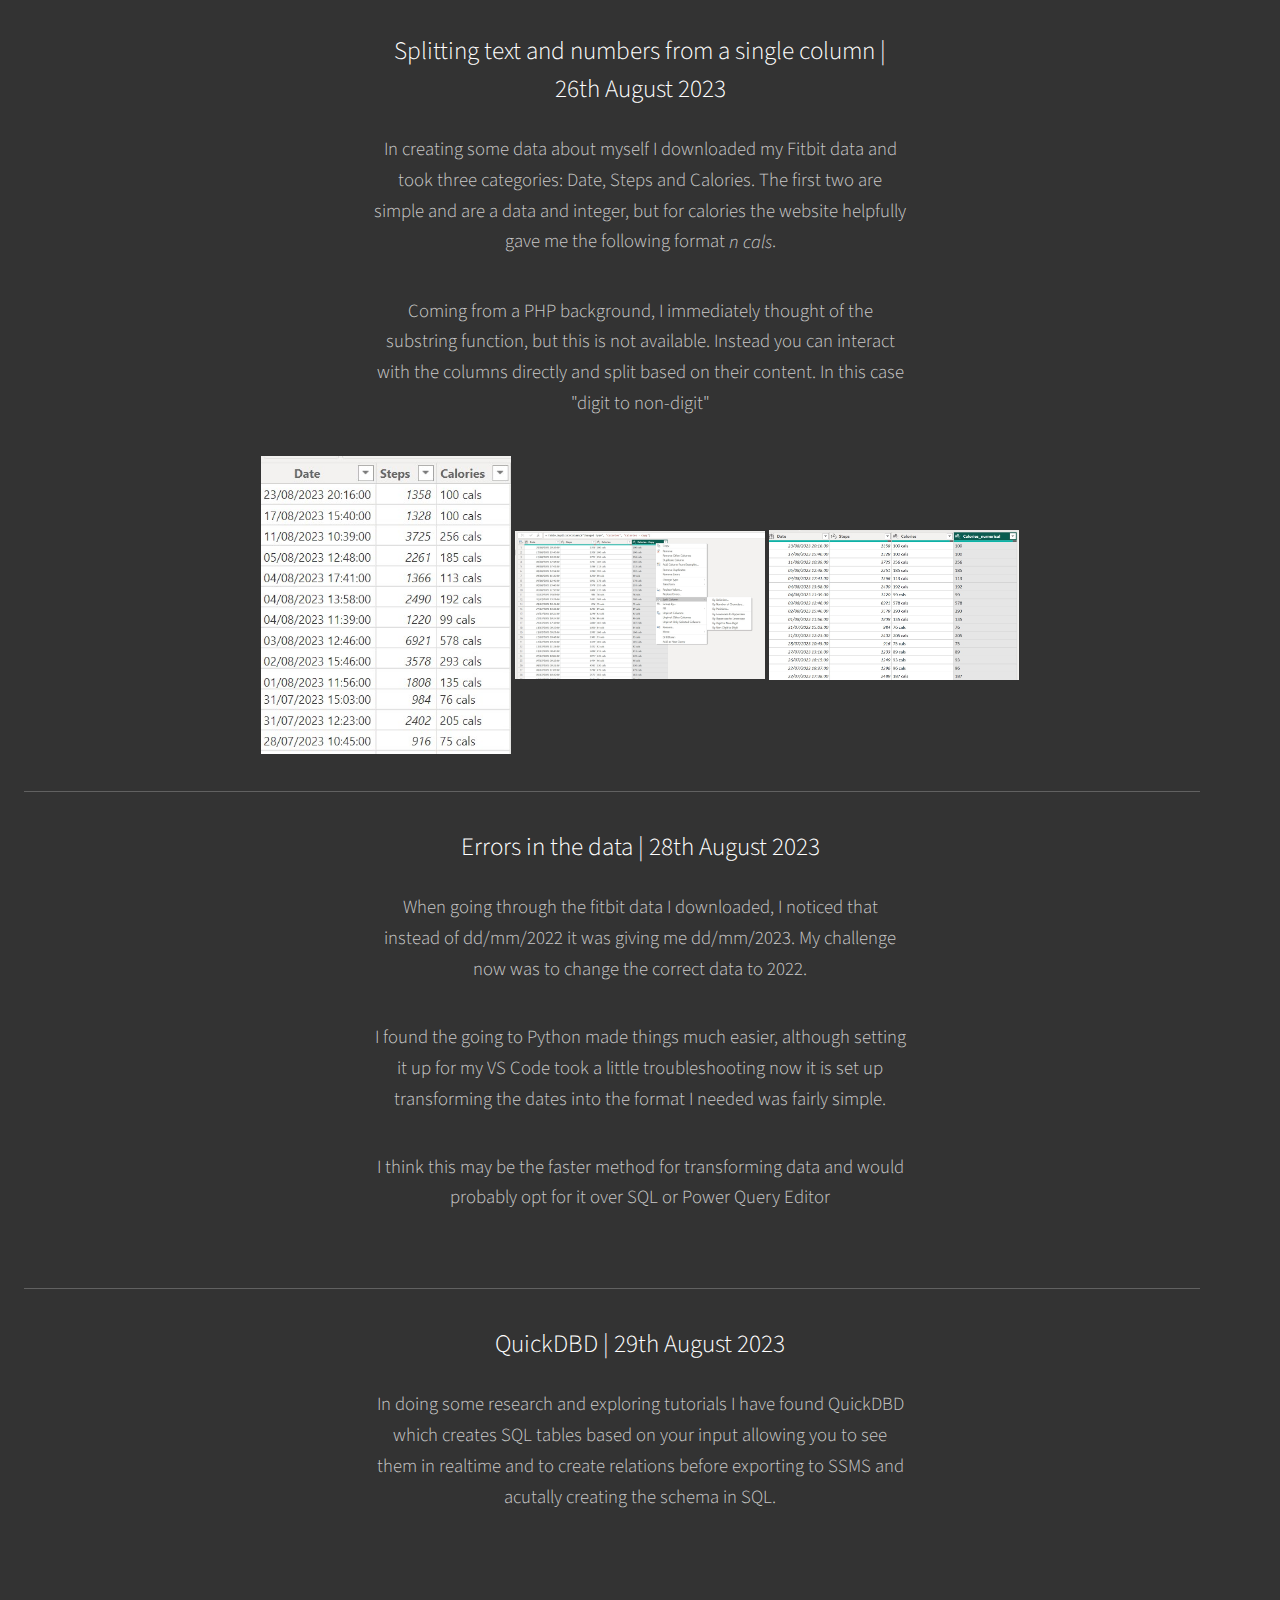
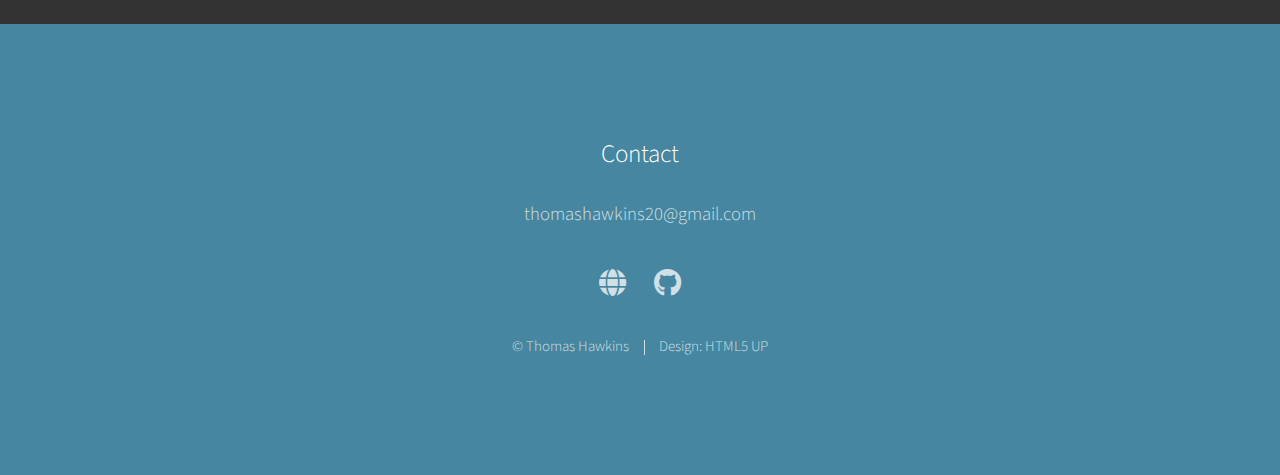
==== commit 33183ba0: "Update index.html" ====
--- a/index.html
+++ b/index.html
@@ -17,8 +17,8 @@
 		<!-- Header -->
 		<div class="page_switcher">
 			<a href="https://hawkinst1.github.io/thomasHawkinsDataAnalyst.github.io/blog/blogPage" class="blog">Blog</a>
-			<a href="#one" class="portfolio">Portfolio</a>
-			<a href="https://hawkinst1.github.io/thomasHawkinsDataAnalyst.github.io/apprentice/work" class="work"> Work Portfolio - Gateway Housing Association </a>
+			<a href="#one" class="portfolio">Amateur Portfolio</a>
+			<a href="https://hawkinst1.github.io/thomasHawkinsDataAnalyst.github.io/apprenticeship/work" class="work">Professional Portfolio</a>
 		  </div>
 			<section id="header">
 				<div class="inner">				
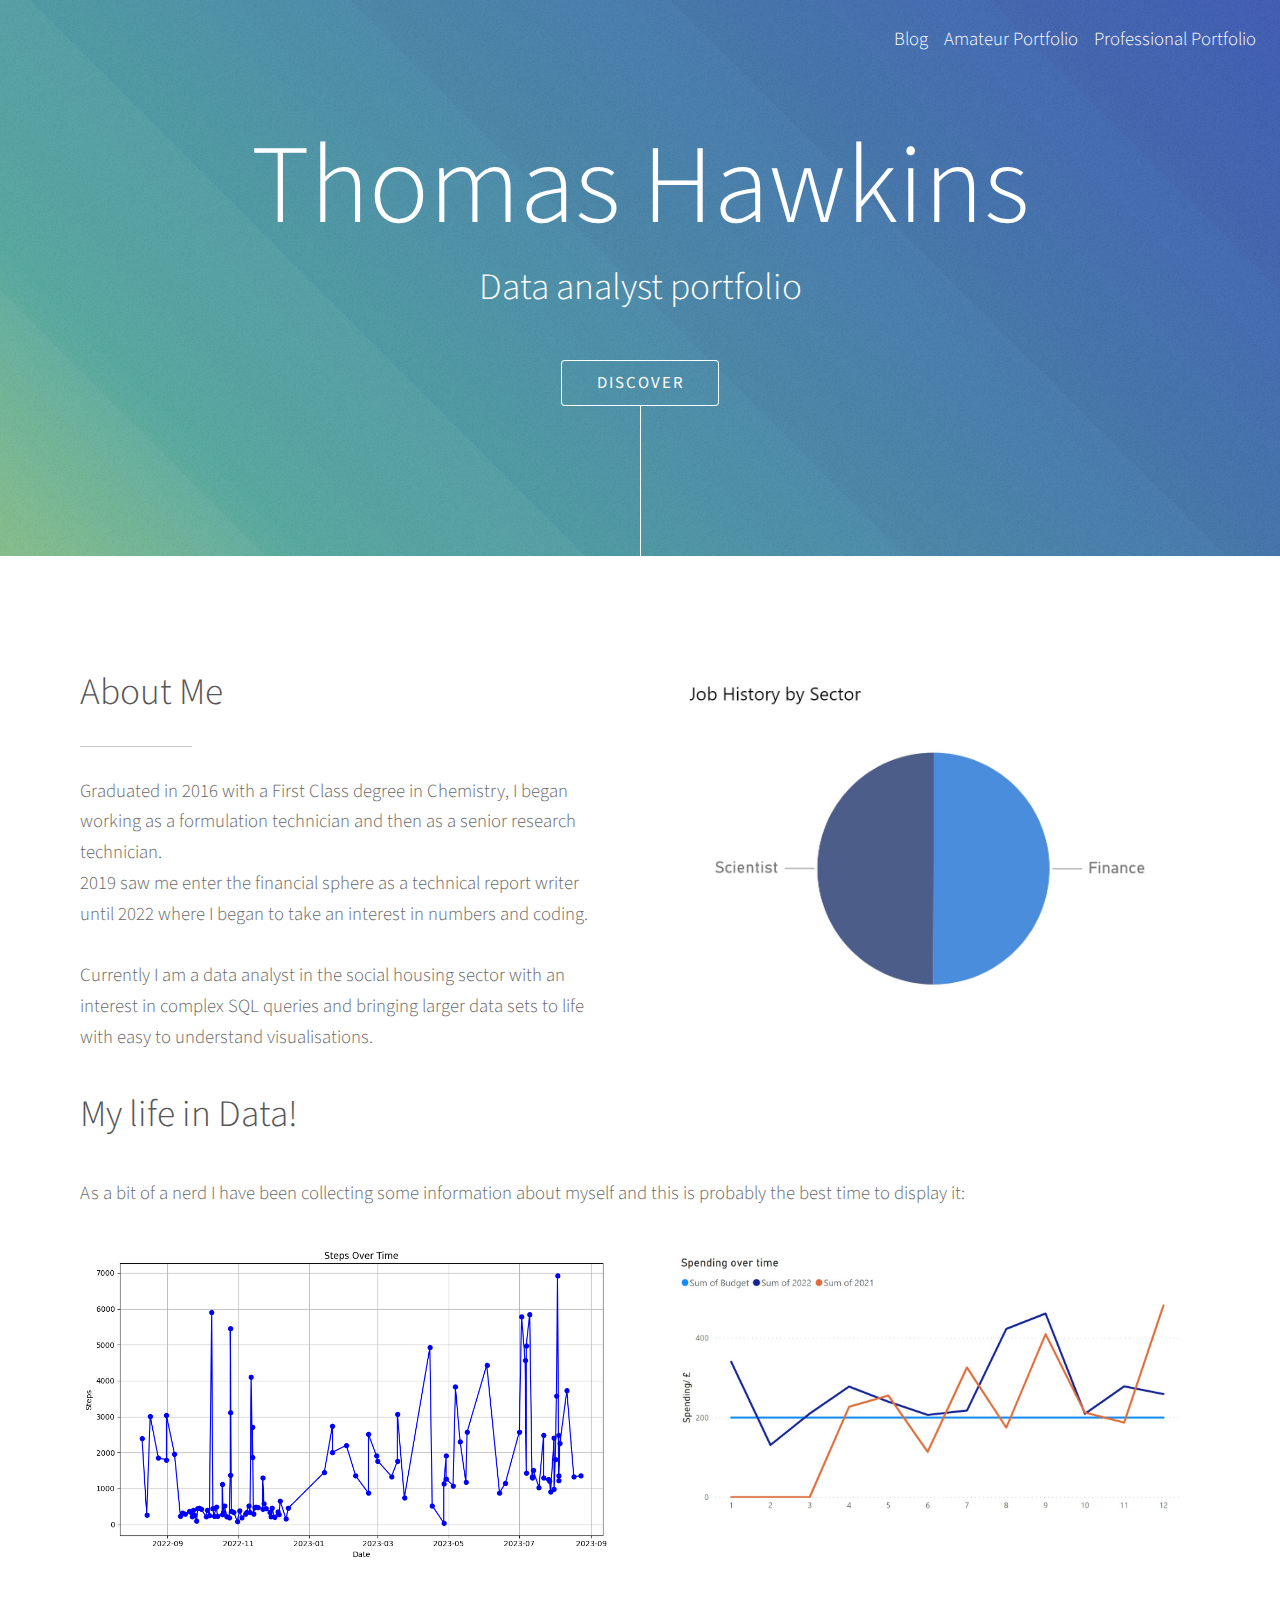
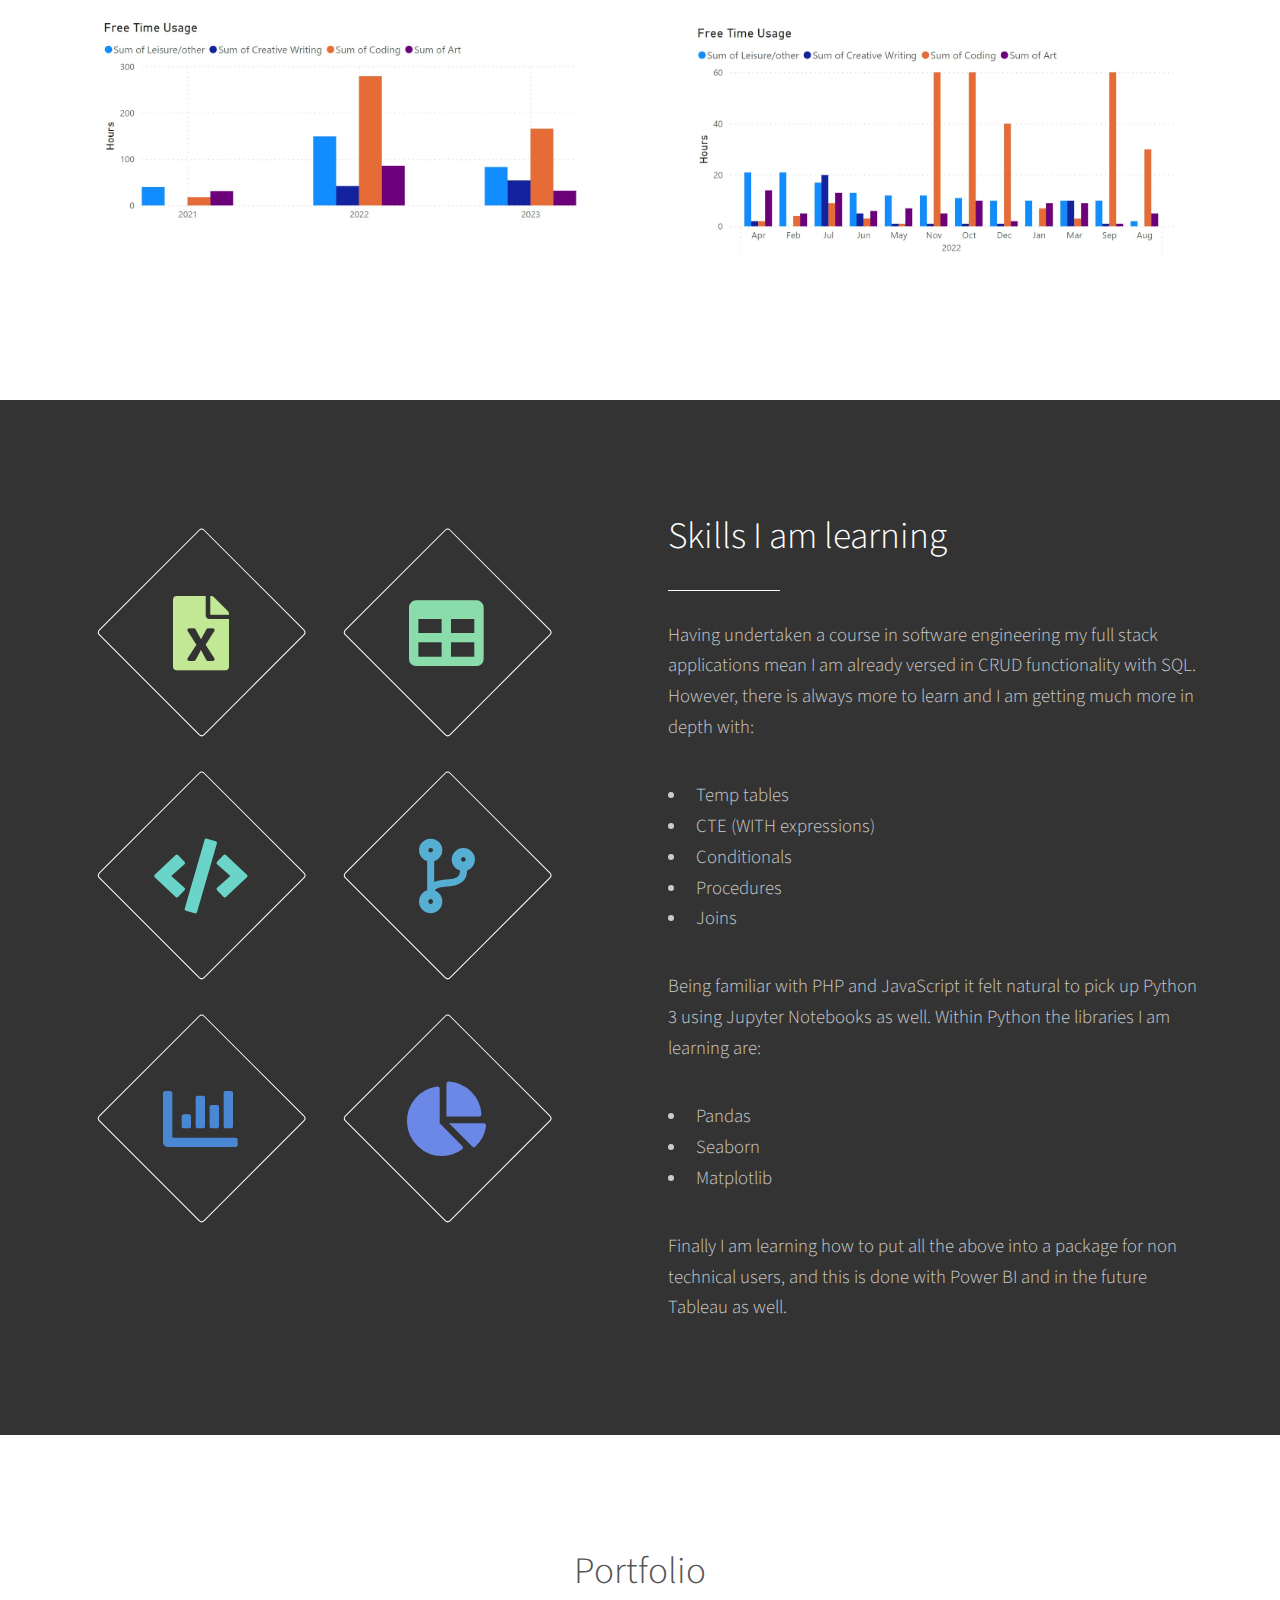
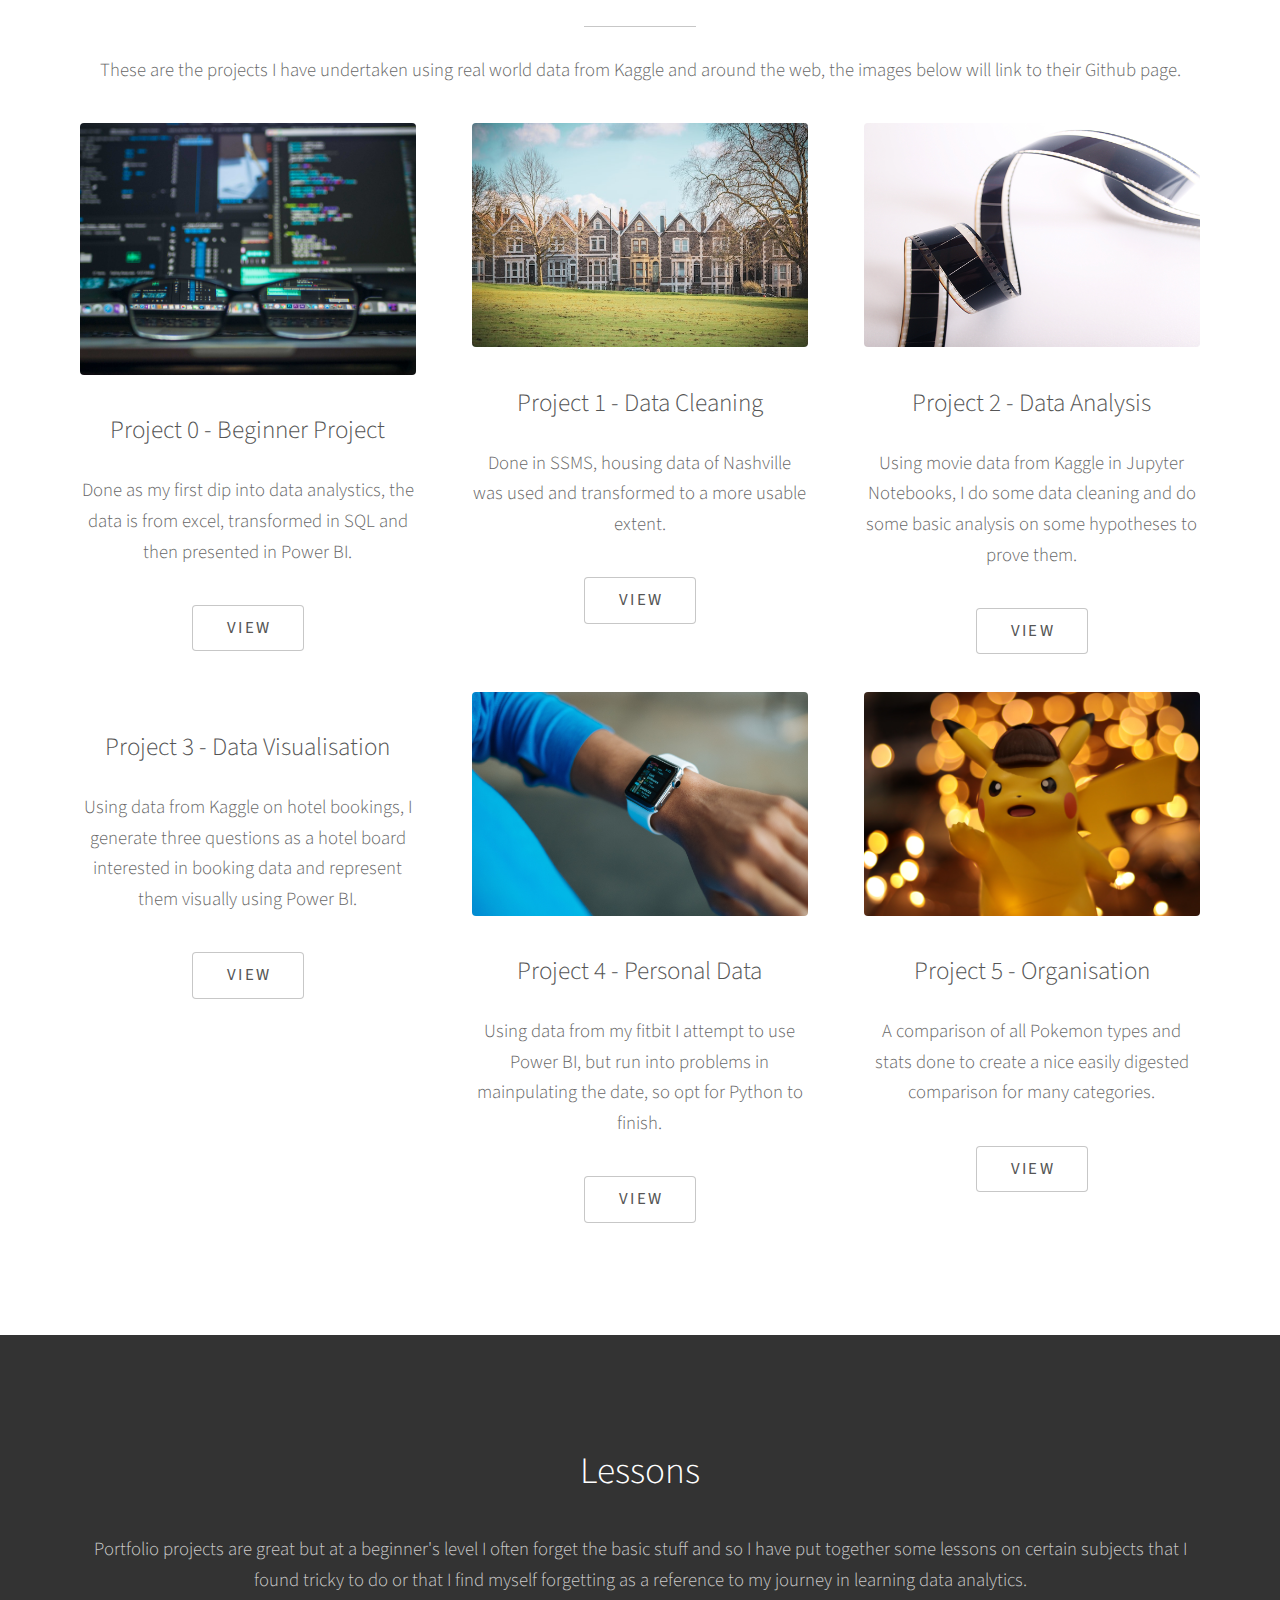
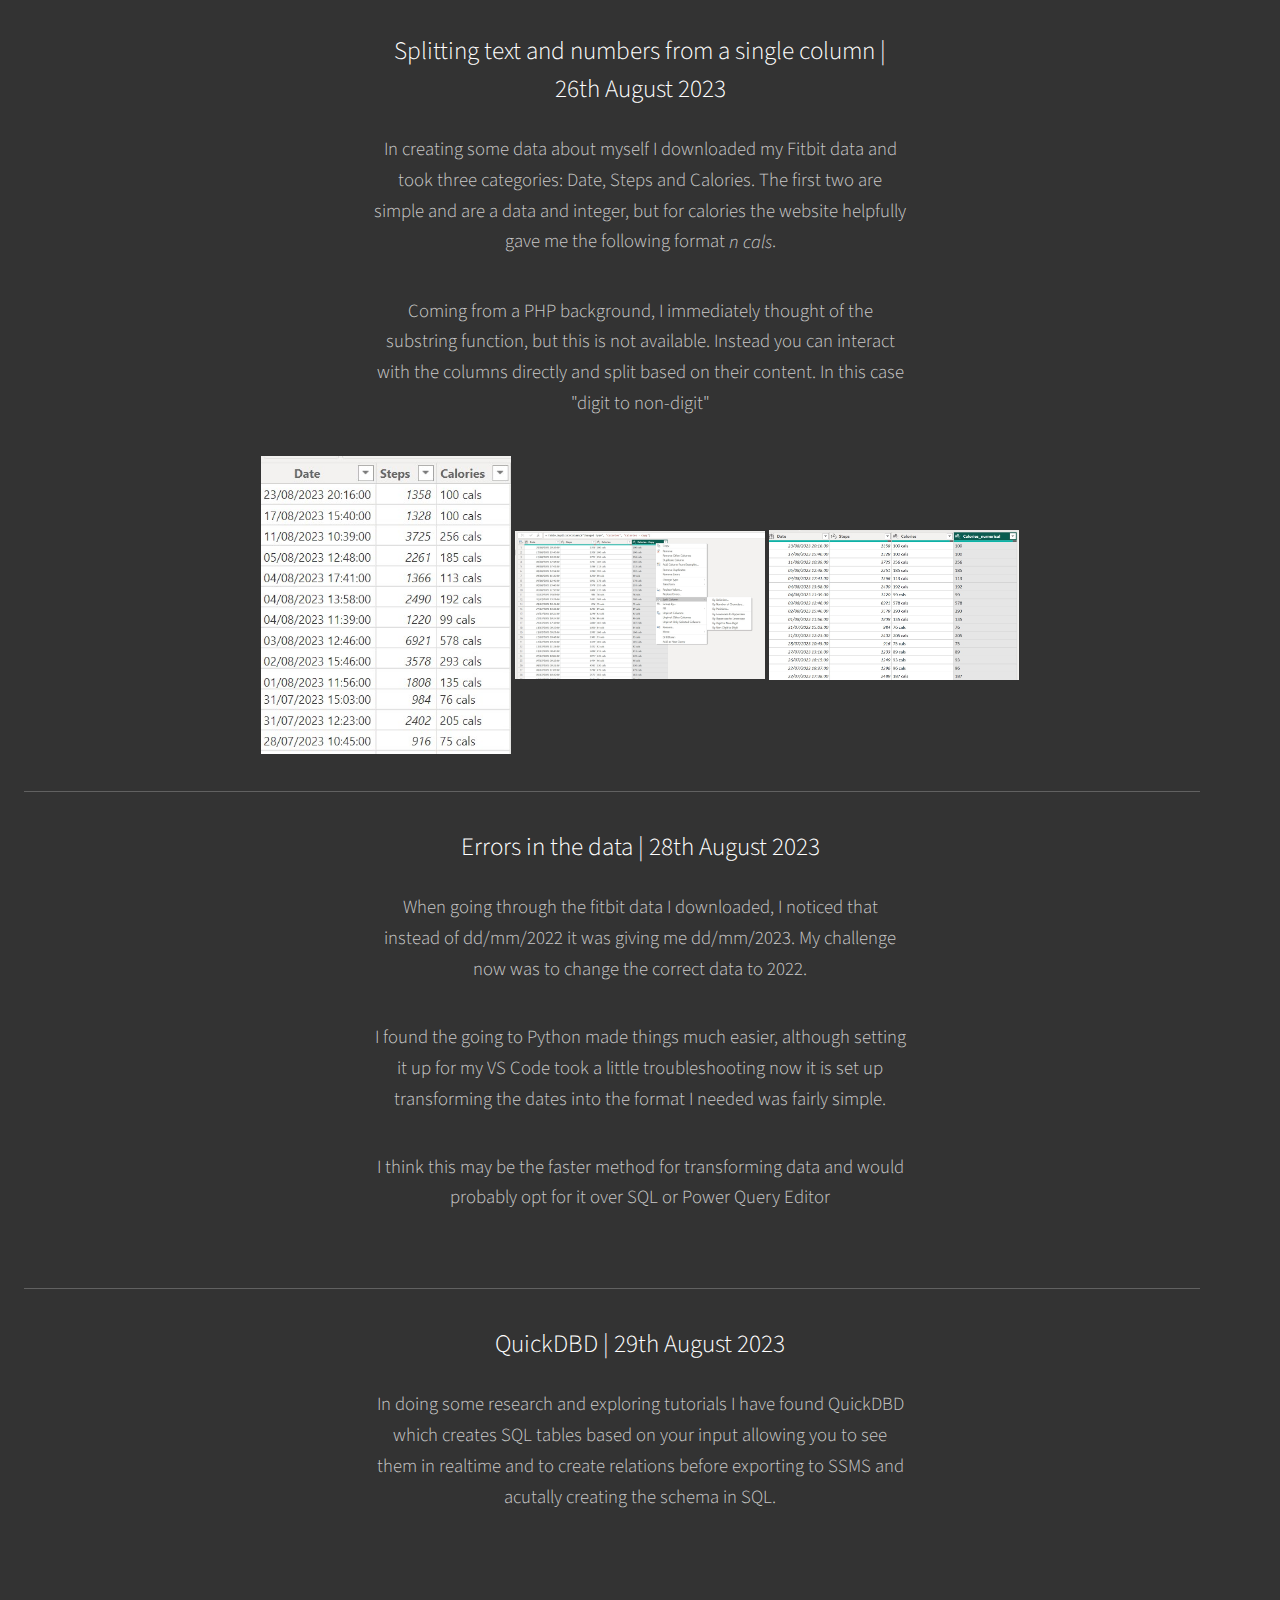
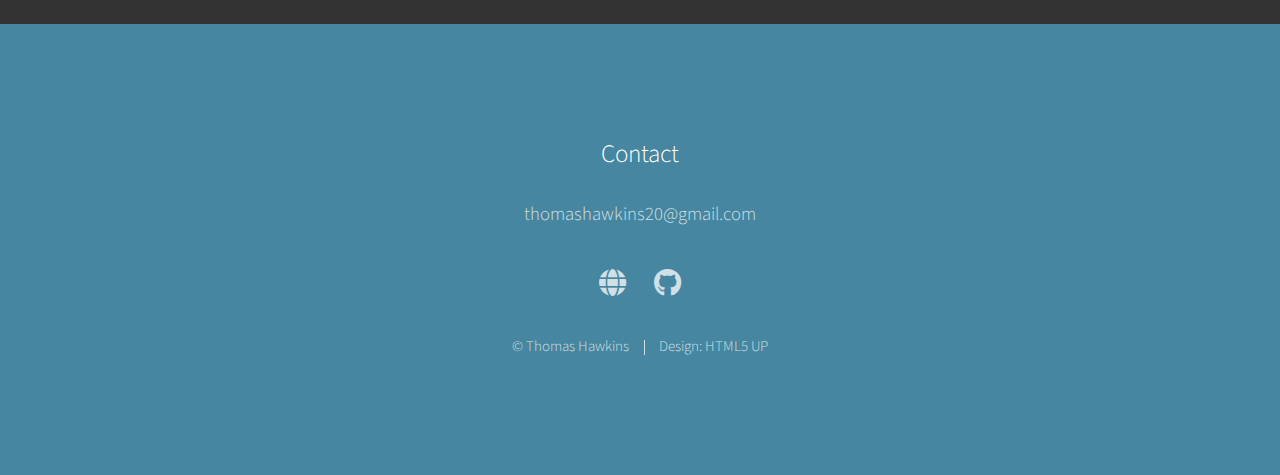
==== commit dabed665: "Update index.html" ====
--- a/index.html
+++ b/index.html
@@ -43,9 +43,9 @@
 								<h2>About Me</h2>
 							</header>
 							<p>
-								Graduated in 2016 with a First Class degree in Chemistry, I began working as a formulation technician being promoted within a year to a senior research technician. <br>
+								Graduated in 2016 with a First Class degree in Chemistry, I began working as a formulation technician and then as a senior research technician. <br>
 								2019 saw me enter the financial sphere as a technical report writer until 2022 where I began to take an interest in numbers and coding. <br><br>
-								Currently I am looking to enter the data analyst sector with an interest in complex SQL queries and bringing larger data sets to life with easy to understand visualisations.
+								Currently I am a data analyst in the social housing sector with an interest in complex SQL queries and bringing larger data sets to life with easy to understand visualisations.
 							</p>
 						</div>
 						<div class="col-6 col-12-medium imp-medium">
